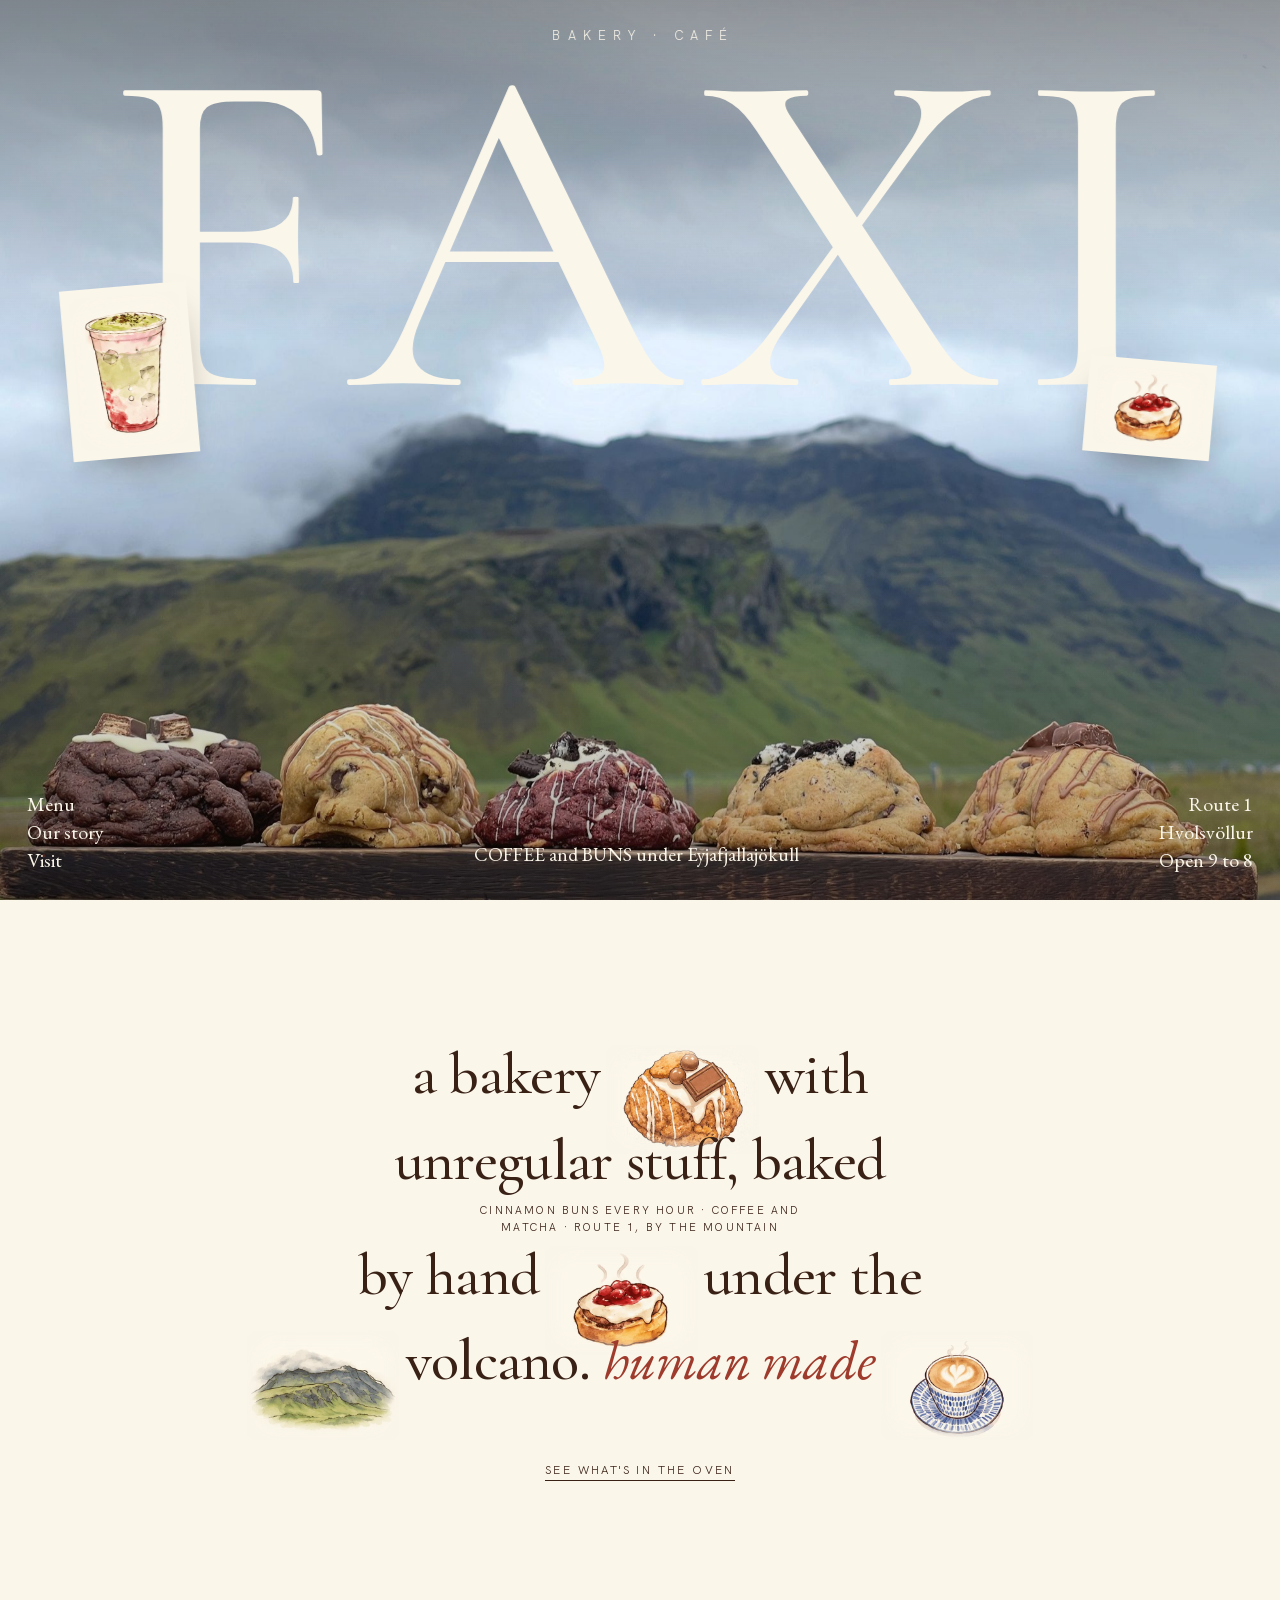
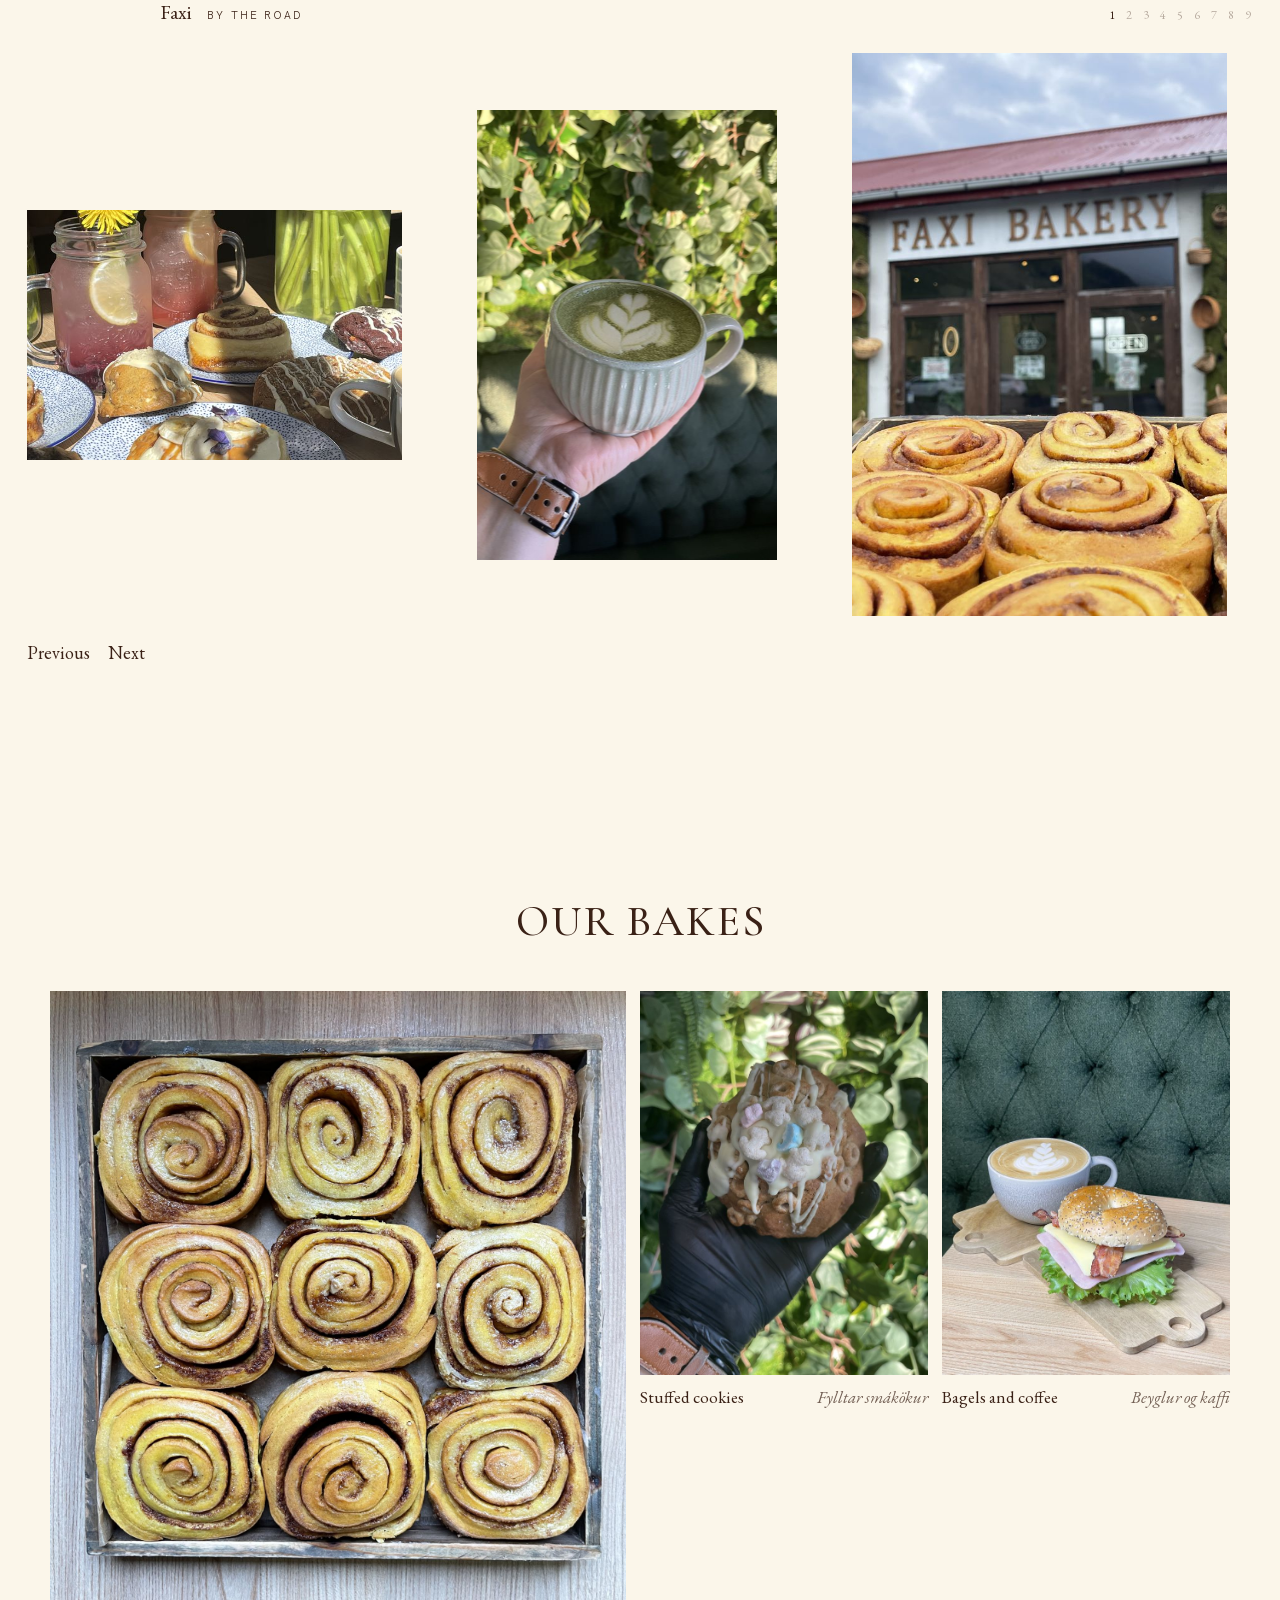
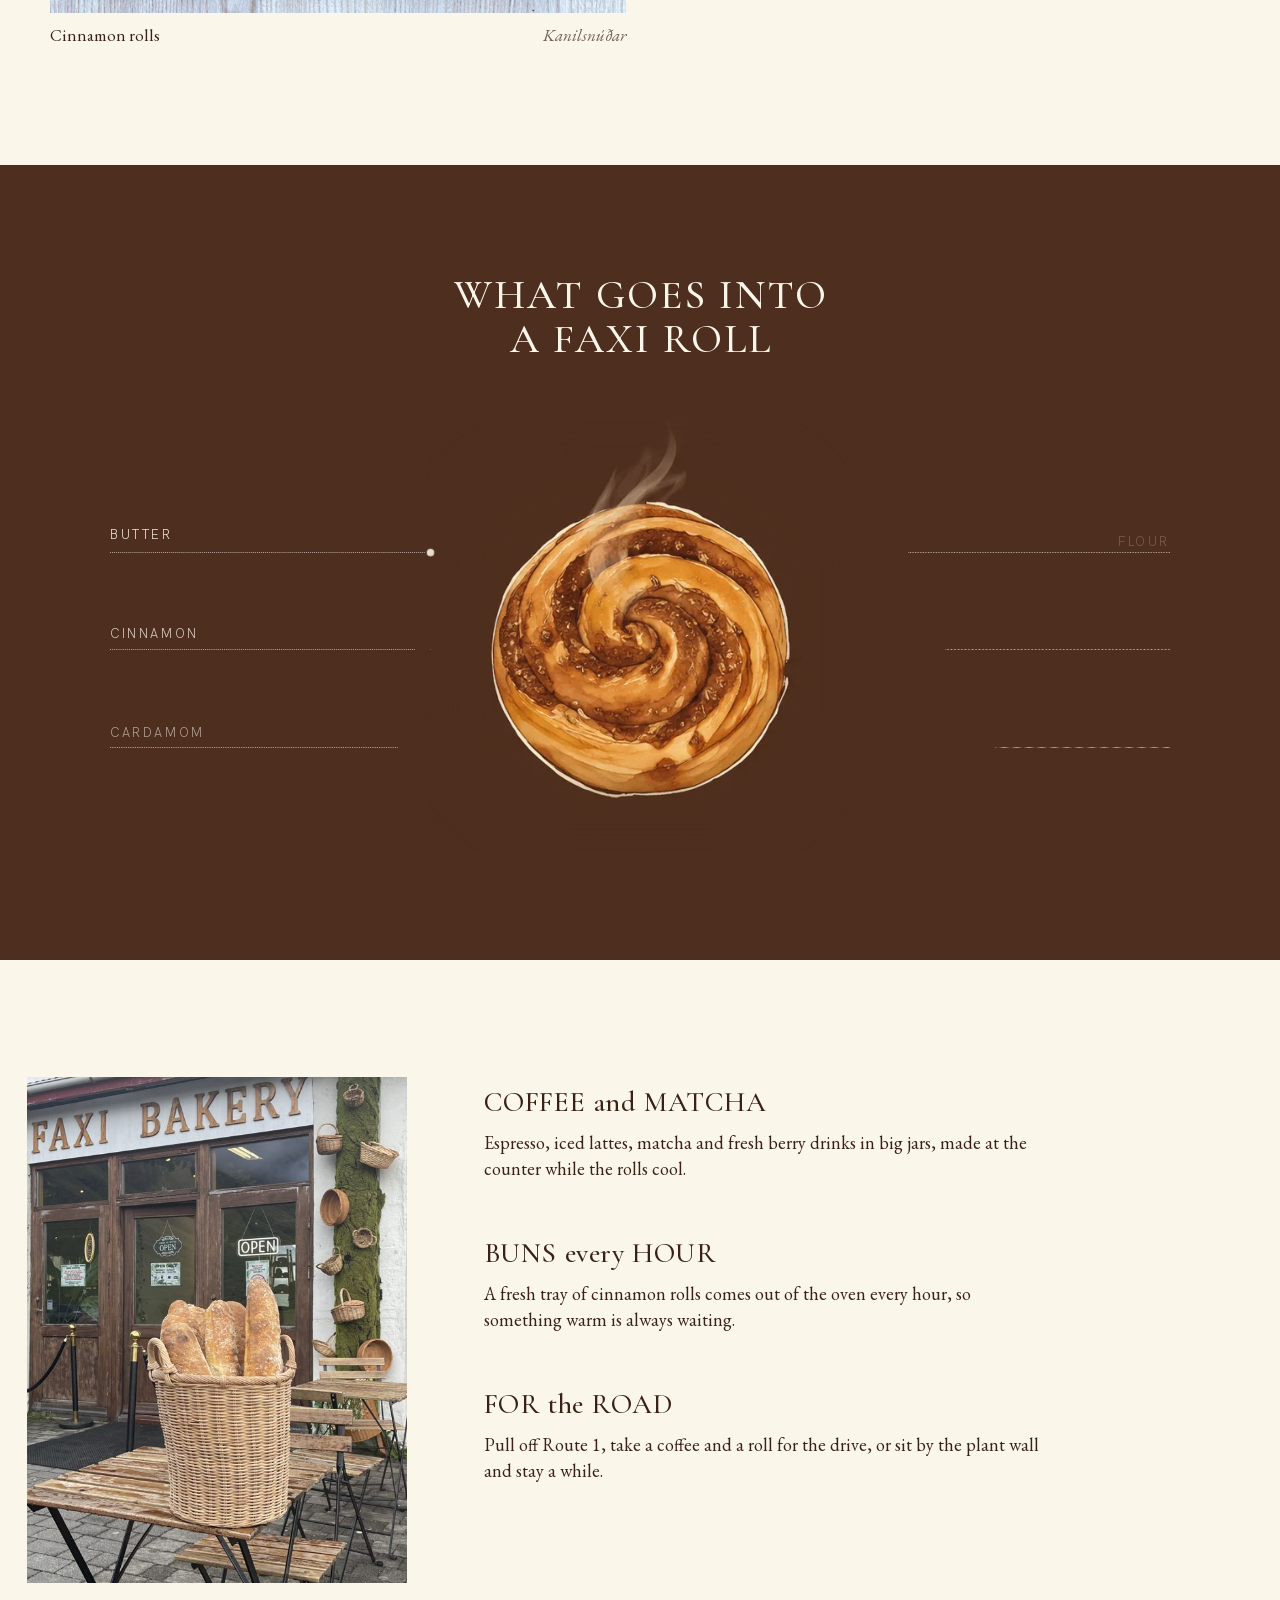
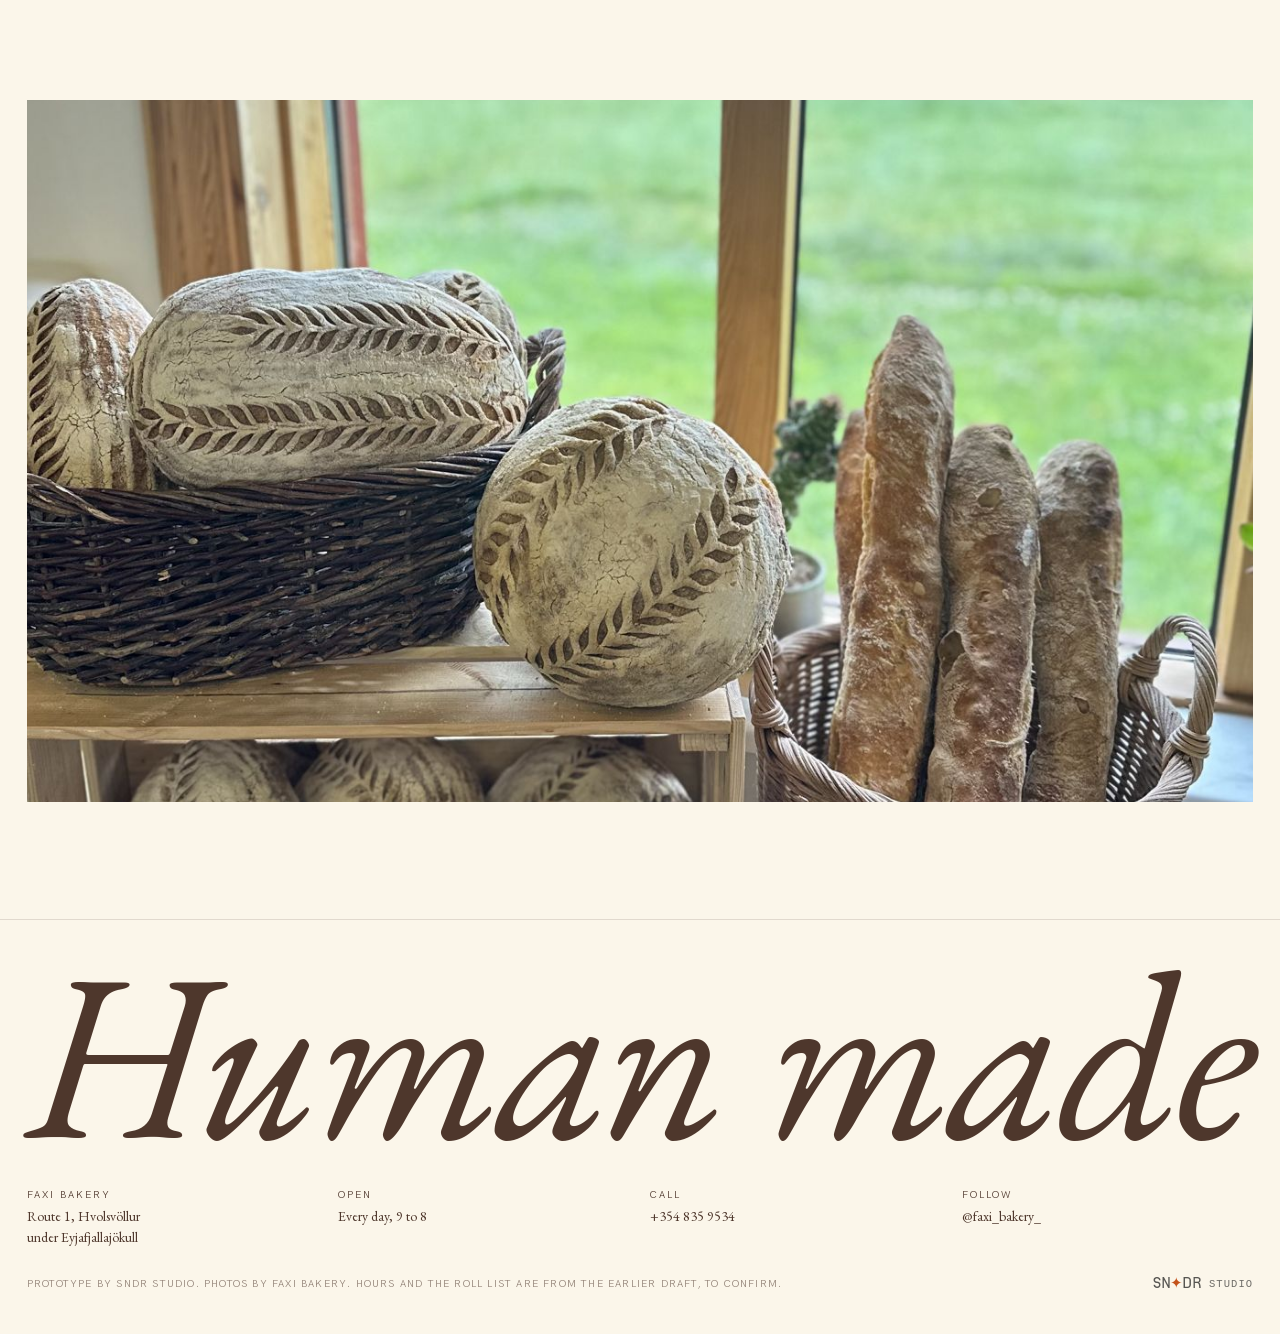
==== index.html @ edbe1161 "Deploy Faxi hybrid preview (noindex)" ====
<!doctype html>
<html lang="en">
<head>
<meta charset="utf-8">
<meta name="viewport" content="width=device-width, initial-scale=1">
<meta name="robots" content="noindex">
<title>Faxi Bakery</title>
<meta name="description" content="Faxi Bakery, a bakery with unregular stuff on Route 1 under Eyjafjallajökull. Fresh cinnamon buns, coffee and matcha.">
<link rel="preload" href="fonts/CormorantGaramond-500-latin.woff2" as="font" type="font/woff2" crossorigin>
<link rel="preload" href="img/f-hero-mountain-cookies-2000.jpg" as="image" media="(min-width: 700px)">
<link rel="preload" href="img/f-hero-mountain-cookies-900.jpg" as="image" media="(max-width: 699px)">
<link rel="stylesheet" href="fonts/fonts.css">
<link rel="icon" type="image/png" sizes="32x32" href="favicon-32.png">
<link rel="icon" type="image/png" sizes="64x64" href="favicon-64.png">
<link rel="apple-touch-icon" href="apple-touch-icon.png">
<style>
:root {
  --cream: #FBF6EA; --wood: #3A2116; --wood-2: #4E2E1E; --linen: #E9DCC6; --roof: #9E3B2C;
  --display: 'Cormorant Garamond', 'EB Garamond', Georgia, serif;
  --text: 'EB Garamond', Georgia, serif;
  --sans: 'Hanken Grotesk', 'Helvetica Neue', Arial, sans-serif;
  --pad: clamp(16px, 2.1vw, 30px);
}
* { box-sizing: border-box; margin: 0; }
html { -webkit-text-size-adjust: 100%; }
body { background: var(--cream); color: var(--wood); font-family: var(--text); font-size: 18px; line-height: 1.45; }
a { color: inherit; text-decoration: none; }
img { display: block; max-width: 100%; }
:focus-visible { outline: 1.5px solid currentColor; outline-offset: 4px; }

/* link underline (MOTION #14) */
.u { position: relative; display: inline-block; }
.u::after { content: ''; position: absolute; left: 0; right: 0; bottom: -2px; height: 1px; background: currentColor;
  transform: scaleX(0); transform-origin: right; transition: transform .35s cubic-bezier(.22,1,.36,1); }
.u:hover::after, .u:focus-visible::after { transform: scaleX(1); transform-origin: left; }
.u.always::after { transform: scaleX(1); }
.u.always:hover::after { animation: reline .7s cubic-bezier(.22,1,.36,1); }
@keyframes reline { 0% { transform: scaleX(1); transform-origin: right; } 49% { transform: scaleX(0); transform-origin: right; } 50% { transform-origin: left; } 100% { transform: scaleX(1); transform-origin: left; } }

/* ── Hero: a blind over a fixed photo (LJ, measured) ───────────── */
.hero { position: relative; height: 100vh; height: 100svh; clip-path: inset(0); color: var(--cream); }
.hero__photo { position: fixed; inset: 0; width: 100%; height: 100%; object-fit: cover; object-position: 50% 100%; }
.hero::before { content: ''; position: absolute; inset: 0; z-index: 1; pointer-events: none;
  background: linear-gradient(180deg, rgba(30,18,10,.42) 0%, rgba(30,18,10,0) 38%, rgba(30,18,10,0) 62%, rgba(30,18,10,.38) 100%); }
.hero__line { position: absolute; z-index: 2; left: 50%; bottom: calc(var(--pad) + 4px); translate: -50% 0; white-space: nowrap;
  font-family: var(--text); font-size: clamp(17px, 1.5vw, 22px); }

/* Wordmark: one centre axis. Fixed, scrubbed into a centred header logo (LJ mechanic, measured) */
.wordmark { position: fixed; z-index: 30; top: var(--pad); left: 50%; transform-origin: 50% 0; text-align: center;
  color: var(--cream); white-space: nowrap; will-change: transform; pointer-events: none; }
.wm-eyebrow { display: block; font-family: var(--sans); font-weight: 300; font-size: 13px; letter-spacing: .55em; padding-left: .55em;
  text-transform: uppercase; margin-bottom: 1.1em; }
.wm-name { position: relative; display: block; font-family: var(--display); font-weight: 500; line-height: .74; font-size: 30vw;
  letter-spacing: .03em; padding-left: .03em; pointer-events: auto; }
.card { position: absolute; bottom: -.1em; width: .27em; padding: .02em; background: var(--cream);
  box-shadow: 0 18px 40px -18px rgba(30,18,10,.55); }
.card img { width: 100%; height: auto; }
.card--l { left: -.05em; rotate: -5deg; }
.card--r { right: -.05em; rotate: 5deg; }

/* Mirrored corners (LJ stacked nav): bottom on load, ride up with the blind, then fixed top corners */
.nav, .info { position: fixed; z-index: 31; top: 0; display: grid; gap: 2px;
  font-family: var(--text); font-size: 20px; line-height: 26px; color: var(--cream); will-change: transform; }
.nav { left: var(--pad); }
.info { right: var(--pad); text-align: right; }
.nav.is-dark, .info.is-dark, .wordmark.is-dark { color: var(--wood); }
/* Header strip: fades in once the hero has closed, so the fixed logo and corners stay legible over photos and the wood band */
.bar { position: fixed; z-index: 29; inset: 0 0 auto; height: calc(var(--pad) * 2 + 66px); background: var(--cream);
  box-shadow: 0 1px 0 rgba(58,33,22,.08); opacity: 0; transition: opacity .35s ease; pointer-events: none; }
.bar.is-on { opacity: 1; }

/* Spiral mark (LJ star → Faxi's spiral), fixed bottom-left */
.spiral { position: fixed; z-index: 31; left: var(--pad); bottom: var(--pad); width: 34px; height: 34px; display: grid; place-items: center;
  color: var(--roof); transform: scale(0); }
.spiral svg { width: 100%; height: 100%; transition: transform .6s cubic-bezier(.22,1,.36,1); }
.spiral:hover svg { transform: rotate(180deg); }

/* ── Statement (SB "our goal") ─────────────────────────────────── */
.statement { position: relative; z-index: 2; background: var(--cream); padding: clamp(110px, 16vh, 190px) var(--pad) clamp(90px, 13vh, 160px); text-align: center; }
.statement__text { font-family: var(--display); font-weight: 500; font-size: clamp(34px, 4.6vw, 68px); line-height: 1.06; letter-spacing: -.012em;
  max-width: 15.5em; margin: 0 auto; }
.statement__text .ln { display: block; }
.statement__text em { font-family: var(--text); font-style: italic; color: var(--roof); font-size: .92em; }
/* Animated drawings set between the words (SB cut-outs → Higgsfield GPT Image 2.6 GIFs of her bakes) */
.draw { display: inline-block; width: auto; height: 1.85em; vertical-align: -.62em; margin: -.42em -.12em; position: relative; z-index: -1; }
.statement__text { position: relative; z-index: 0; }
.aside { display: block; font-family: var(--sans); font-weight: 300; font-size: 11px; letter-spacing: .2em; text-transform: uppercase;
  line-height: 1.6; margin: .9em auto .7em; max-width: 30em; }
.statement__link { display: inline-block; margin-top: 46px; font-family: var(--sans); font-weight: 300; font-size: 12px; letter-spacing: .2em; text-transform: uppercase; }

/* ── Gallery (LJ slider, measured values) ──────────────────────── */
.gallery { position: relative; z-index: 2; background: var(--cream); padding: 0 0 clamp(90px, 13vh, 150px); }
.gallery__head { display: flex; justify-content: space-between; align-items: baseline; padding: 0 var(--pad) 26px max(var(--pad), 160px); }
.gallery__title { font-family: var(--text); font-size: 20px; }
.gallery__title span { font-family: var(--sans); font-weight: 300; font-size: 11px; letter-spacing: .2em; text-transform: uppercase; margin-left: 12px; }
.pager { display: flex; gap: 7px; font-family: var(--text); font-size: 12px; }
.pager button { all: unset; cursor: pointer; opacity: .35; transition: opacity .3s; padding: 2px; }
.pager button[aria-current="true"] { opacity: 1; }
.pager button:focus-visible { outline: 1px solid currentColor; }
.viewport { overflow: hidden; padding-left: var(--pad); outline: none; }
.track { display: flex; align-items: center; gap: 75px; width: max-content; will-change: transform; cursor: grab; touch-action: pan-y; }
.track.is-drag { cursor: grabbing; }
.slide { flex: none; overflow: hidden; }
.slide img { width: 100%; height: 100%; object-fit: cover; transition: transform .6s cubic-bezier(.22,1,.36,1); user-select: none; -webkit-user-drag: none; }
.slide:hover img { transform: scale(1.03); }
.slide--w { width: 375px; } .slide--n { width: 300px; }
.slide--l { height: 250px; } .slide--m { height: 450px; } .slide--t { height: 563px; }
.gallery__nav { display: flex; gap: 18px; padding: 24px var(--pad) 0; font-family: var(--text); font-size: 18px; }
.gallery__nav button { all: unset; cursor: pointer; }


/* ── Our bakes (SB: 1 large + 2 small) ─────────────────────────── */
.bakes { position: relative; z-index: 2; background: var(--cream); padding: clamp(90px, 13vh, 150px) var(--pad); }
.bakes__head { text-align: center; margin-bottom: 48px; }
.bakes__title { font-family: var(--display); font-weight: 500; font-size: clamp(36px, 3.4vw, 52px); letter-spacing: .05em; padding-left: .05em; line-height: 1; }
.bakes__grid { display: grid; grid-template-columns: 2fr 1fr 1fr; gap: 14px; max-width: 1180px; margin: 0 auto; align-items: start; }
.bake figure { overflow: hidden; background: var(--linen); margin: 0; }
.bake img { width: 100%; aspect-ratio: 3 / 4; object-fit: cover; transition: transform .8s cubic-bezier(.22,1,.36,1); }
.bake--big img { aspect-ratio: 1 / 1.08; }
.bake:hover img { transform: scale(1.03); }
.bake__meta { display: flex; justify-content: space-between; gap: 12px; margin-top: 10px; font-size: 17px; }
.bake__meta span:last-child { font-family: var(--text); font-style: italic; opacity: .7; }

/* ── The roll (SB ingredient band, wood) ───────────────────────── */
.roll { position: relative; z-index: 2; background: var(--wood-2); color: var(--cream); padding: clamp(80px, 12vh, 140px) var(--pad); text-align: center; overflow: hidden; }
.roll__title { font-family: var(--display); font-weight: 500; font-size: clamp(30px, 3.2vw, 48px); letter-spacing: .05em; padding-left: .05em; line-height: 1.08; }
.roll__stage { max-width: 1060px; margin: 60px auto 0; display: grid; grid-template-columns: 1fr minmax(260px, 430px) 1fr; align-items: center; gap: 0; }
.roll__spin img { width: 100%; display: block; }
.roll__col { display: grid; gap: 70px; }
.callout { position: relative; font-family: var(--sans); font-weight: 300; font-size: 13px; letter-spacing: .2em; text-transform: uppercase; padding: 0 0 9px; }
.roll__col--l .callout { text-align: left; padding-right: 26px; }
.roll__col--r .callout { text-align: right; padding-left: 26px; }
.callout .t { display: inline-block; }
.callout .line { position: absolute; left: 0; right: 0; bottom: 0; border-bottom: 1px dotted rgba(251,246,234,.6); }
.roll__col--l .callout .line { transform-origin: 0 50%; right: -6px; }
.roll__col--r .callout .line { transform-origin: 100% 50%; left: -6px; }
.callout .dot { position: absolute; bottom: -3px; width: 7px; height: 7px; border-radius: 50%; background: var(--cream); }
.roll__col--l .callout .dot { right: -9px; }
.roll__col--r .callout .dot { left: -9px; }

/* ── The place (LJ image + text) ───────────────────────────────── */
.place { position: relative; z-index: 2; background: var(--cream); padding: clamp(90px, 13vh, 150px) var(--pad); display: grid;
  grid-template-columns: minmax(260px, 31%) 1fr; gap: clamp(30px, 6vw, 110px); align-items: start; }
.place__media { overflow: hidden; aspect-ratio: 3 / 4; }
.place__media img { width: 100%; height: 116%; margin-top: -8%; object-fit: cover; }
.place__blocks { display: grid; gap: 56px; padding-top: 10px; max-width: 560px; }
.place h3 { font-family: var(--display); font-weight: 500; font-size: clamp(26px, 2.2vw, 34px); letter-spacing: .02em; line-height: 1.1; margin-bottom: 12px; }
.place p { font-size: 18px; }

/* ── Inset photo (LJ full-width media) ─────────────────────────── */
.inset { position: relative; z-index: 2; background: var(--cream); padding: 0 var(--pad) clamp(90px, 13vh, 150px); }
.inset__frame { overflow: hidden; height: min(78vh, 760px); }
.inset__frame img { width: 100%; height: 100%; object-fit: cover; object-position: 50% 58%; }

/* ── Footer (LJ script + SB wordmark) ──────────────────────────── */
.foot { position: relative; z-index: 2; background: var(--cream); padding: 0 var(--pad) var(--pad); border-top: 1px solid #3a211622; }
.foot__script { font-family: var(--text); font-style: italic; font-size: 18.5vw; line-height: .95; letter-spacing: -.02em; text-align: center; padding: .08em 0 .04em; color: var(--wood); }
.foot__cols { display: grid; grid-template-columns: repeat(4, 1fr); gap: 20px; font-size: 14px; line-height: 1.5; padding-top: 10px; }
.foot__cols b { display: block; font-family: var(--sans); font-weight: 300; font-size: 10px; letter-spacing: .2em; text-transform: uppercase; margin-bottom: 4px; }
.note { font-family: var(--sans); font-weight: 300; font-size: 10px; letter-spacing: .12em; text-transform: uppercase; opacity: .55; margin-top: 26px; }


/* SNDR Studio badge (studio signature on every preview) */
@font-face{font-family:'ProjektBlackbirdIS';src:url('fonts/ProjektBlackbirdIS.otf') format('opentype');font-weight:400;font-style:normal;font-display:swap}
.sndr-badge{display:inline-flex;align-items:center;gap:0.5rem;min-height:44px;text-decoration:none}
.sndr-badge-mark{font-family:'ProjektBlackbirdIS',sans-serif;color:var(--sndr-ink);font-size:15px;letter-spacing:0.02em}
.sndr-badge-star{color:var(--sndr-ember)}
.sndr-badge-studio{font-family:'Geist Mono',ui-monospace,'SF Mono',Menlo,monospace;color:var(--sndr-ink);font-size:10.5px;letter-spacing:0.1em;opacity:0.85}
.foot__end { display: flex; justify-content: space-between; align-items: center; gap: 16px; flex-wrap: wrap; margin-top: 18px; }
.foot__end .note { margin-top: 0; }

@media (max-width: 699px) {
  body { font-size: 17px; }
  .wm-eyebrow { font-size: 10px; }
  .nav, .info { font-size: 16px; line-height: 21px; }
  .bar { height: calc(var(--pad) * 2 + 60px); }
  .hero__line { white-space: normal; max-width: 80%; text-align: center; bottom: calc(var(--pad) + 80px); font-size: 19px; line-height: 1.2; }
  .gallery__head { padding-left: var(--pad); padding-top: 70px; }
  .slide--w { width: 260px; } .slide--n { width: 210px; }
  .slide--l { height: 174px; } .slide--m { height: 315px; } .slide--t { height: 390px; }
  .track { gap: 40px; }
  .bakes__grid { grid-template-columns: 1fr 1fr; gap: 10px; }
  .bake--big { grid-column: 1 / -1; }
  .bake__meta { font-size: 15px; flex-direction: column; gap: 0; }
  .roll__stage { grid-template-columns: 1fr 1fr; gap: 26px 18px; margin-top: 36px; }
  .roll__spin { grid-column: 1 / -1; grid-row: 1; width: 78%; margin: 0 auto; }
  .roll__col { gap: 18px; }
  .roll__col--l .callout, .roll__col--r .callout { text-align: center; padding: 0 0 8px; font-size: 11px; }
  .callout .dot { display: none; }
  .place { grid-template-columns: 1fr; }
  .inset__frame { height: 62vh; }
  .foot__cols { grid-template-columns: 1fr 1fr; }
  .foot__script { font-size: 25vw; }
}
@media (prefers-reduced-motion: reduce) {
  .slide img, .u::after, .spiral svg, .bake img { transition: none !important; }
}
</style>
</head>
<body>

<div class="bar" aria-hidden="true"></div>
<div class="wordmark">
  <span class="wm-eyebrow">Bakery · Café</span>
  <a class="wm-name" href="#top" aria-label="Faxi Bakery, back to top">FAXI
    <span class="card card--l" aria-hidden="true"><img src="img/draw-matcha.webp" alt=""></span>
    <span class="card card--r" aria-hidden="true"><img src="img/draw-bun.webp" alt=""></span>
  </a>
</div>

<nav class="nav" aria-label="Main">
  <a class="u" href="#bakes">Menu</a>
  <a class="u" href="#statement">Our story</a>
  <a class="u" href="#visit">Visit</a>
</nav>
<aside class="info" aria-label="Where and when">
  <span>Route 1</span>
  <span>Hvolsvöllur</span>
  <span>Open 9 to 8</span>
</aside>

<a class="spiral" href="https://www.instagram.com/faxi_bakery_/" target="_blank" rel="noopener" aria-label="Faxi Bakery on Instagram">
  <svg viewBox="0 0 40 40" aria-hidden="true"><path d="M20 20c0-1.7 1.6-2.6 3-1.8 2 1.1 1.7 4.3-.4 5.3-3.1 1.5-6.6-1.1-6.4-4.4.3-4.2 4.8-6.6 8.6-5 4.8 2 6 8.3 2.6 12.1-3.9 4.4-11.2 4-14.6-.8-3.8-5.3-1.6-13 4.3-15.6 6.5-2.9 14.4.8 16.4 7.6" fill="none" stroke="currentColor" stroke-width="2.6" stroke-linecap="round"/></svg>
</a>

<main id="top">
  <section class="hero" aria-label="Faxi Bakery">
    <picture>
      <source media="(max-width: 699px)" srcset="img/f-hero-mountain-cookies-900.jpg">
      <img class="hero__photo" src="img/f-hero-mountain-cookies-2000.jpg" alt="A row of Faxi cookies on a table outside, the green Eyjafjöll mountains behind them">
    </picture>
    <p class="hero__line">COFFEE and BUNS under Eyjafjallajökull</p>
  </section>

  <section class="statement" id="statement" aria-label="About Faxi">
    <h2 class="statement__text">
      <span class="ln">a bakery <img class="draw draw--wide" src="img/draw-cookie.webp" alt=""> with</span>
      <span class="ln">unregular stuff, baked</span>
      <span class="aside">Cinnamon buns every hour · Coffee and matcha · Route 1, by the mountain</span>
      <span class="ln">by hand <img class="draw draw--wide" src="img/draw-bun.webp" alt=""> under the</span>
      <span class="ln"><img class="draw draw--wide" src="img/draw-mountain.webp" alt=""> volcano. <em>human made</em> <img class="draw draw--wide" src="img/draw-latte.webp" alt=""></span>
    </h2>
    <a class="statement__link u always" href="#bakes">See what's in the oven</a>
  </section>

  <section class="gallery" id="gallery" aria-label="Gallery">
    <div class="gallery__head">
      <p class="gallery__title">Faxi <span>by the road</span></p>
      <div class="pager" role="tablist" aria-label="Choose a photo"></div>
    </div>
    <div class="viewport" tabindex="0" aria-label="Photos, use the arrow keys to move">
      <div class="track">
        <figure class="slide slide--w slide--l"><img src="img/f-table-spread-900.jpg" alt="A table of bakes, berry drinks and flowers" loading="lazy"></figure>
        <figure class="slide slide--n slide--m"><img src="img/f-matcha-latte-900.jpg" alt="A matcha latte in front of the plant wall" loading="lazy"></figure>
        <figure class="slide slide--w slide--t"><img src="img/f-facade-rolls-900.jpg" alt="Cinnamon rolls on the table in front of the FAXI BAKERY sign" loading="lazy"></figure>
        <figure class="slide slide--n slide--m"><img src="img/f-cookie-sprinkles-900.jpg" alt="A stuffed cookie with pink icing and sprinkles" loading="lazy"></figure>
        <figure class="slide slide--w slide--t"><img src="img/f-braid-mountains-900.jpg" alt="Braided buns in a basket, snowy mountains behind" loading="lazy"></figure>
        <figure class="slide slide--n slide--m"><img src="img/f-berry-drink-900.jpg" alt="A berry and mint drink in a jar" loading="lazy"></figure>
        <figure class="slide slide--w slide--t"><img src="img/f-door-cookie-900.jpg" alt="A cookie held up at the decorated front door" loading="lazy"></figure>
        <figure class="slide slide--n slide--m"><img src="img/f-iced-latte-900.jpg" alt="An iced latte by the green velvet bench" loading="lazy"></figure>
        <figure class="slide slide--w slide--t"><img src="img/f-braid-facade-900.jpg" alt="Braided buns in front of the bakery" loading="lazy"></figure>
      </div>
    </div>
    <div class="gallery__nav"><button class="u" type="button" data-dir="-1" aria-label="Previous photo">Previous</button><button class="u" type="button" data-dir="1" aria-label="Next photo">Next</button></div>
  </section>


  <section class="bakes" id="bakes" aria-label="Our bakes">
    <div class="bakes__head"><h2 class="bakes__title">OUR BAKES</h2></div>
    <div class="bakes__grid">
      <article class="bake bake--big"><figure><img src="img/f-tray-rolls-2000.jpg" alt="A tray of fresh cinnamon rolls" loading="lazy"></figure><p class="bake__meta"><span>Cinnamon rolls</span><span>Kanilsnúðar</span></p></article>
      <article class="bake"><figure><img src="img/f-cookie-held-900.jpg" alt="A stuffed cookie held up against the plant wall" loading="lazy"></figure><p class="bake__meta"><span>Stuffed cookies</span><span>Fylltar smákökur</span></p></article>
      <article class="bake"><figure><img src="img/f-bagel-latte-900.jpg" alt="A bagel sandwich with a latte" loading="lazy"></figure><p class="bake__meta"><span>Bagels and coffee</span><span>Beyglur og kaffi</span></p></article>
    </div>
  </section>

  <section class="roll" aria-label="What goes into a Faxi roll">
    <h2 class="roll__title">WHAT GOES INTO<br>A FAXI ROLL</h2>
    <div class="roll__stage">
      <div class="roll__col roll__col--l">
        <p class="callout"><span class="t">Butter</span><span class="line"></span><span class="dot"></span></p>
        <p class="callout"><span class="t">Cinnamon</span><span class="line"></span><span class="dot"></span></p>
        <p class="callout"><span class="t">Cardamom</span><span class="line"></span><span class="dot"></span></p>
      </div>
      <div class="roll__spin"><img class="roll__img" src="img/draw-roll-top.webp" alt="A drawing of a Faxi cinnamon roll from above, steam rising"></div>
      <div class="roll__col roll__col--r">
        <p class="callout"><span class="t">Flour</span><span class="line"></span><span class="dot"></span></p>
        <p class="callout"><span class="t">Brown sugar</span><span class="line"></span><span class="dot"></span></p>
        <p class="callout"><span class="t">An hour, every hour</span><span class="line"></span><span class="dot"></span></p>
      </div>
    </div>
  </section>

  <section class="place" aria-label="The place">
    <div class="place__media"><img src="img/f-facade-table-900.jpg" alt="The front of Faxi Bakery, a table with a basket of bread by the door" loading="lazy"></div>
    <div class="place__blocks">
      <div><h3>COFFEE and MATCHA</h3><p>Espresso, iced lattes, matcha and fresh berry drinks in big jars, made at the counter while the rolls cool.</p></div>
      <div><h3>BUNS every HOUR</h3><p>A fresh tray of cinnamon rolls comes out of the oven every hour, so something warm is always waiting.</p></div>
      <div><h3>FOR the ROAD</h3><p>Pull off Route 1, take a coffee and a roll for the drive, or sit by the plant wall and stay a while.</p></div>
    </div>
  </section>

  <section class="inset" aria-label="Inside Faxi">
    <div class="inset__frame"><img src="img/f-window-bread-2000.jpg" alt="Baskets of bread at the window, green fields outside" loading="lazy"></div>
  </section>

  <footer class="foot" id="visit">
    <p class="foot__script">Human made</p>
    <div class="foot__cols">
      <p><b>Faxi Bakery</b>Route 1, Hvolsvöllur<br>under Eyjafjallajökull</p>
      <p><b>Open</b>Every day, 9 to 8</p>
      <p><b>Call</b>+354 835 9534</p>
      <p><b>Follow</b><a class="u" href="https://www.instagram.com/faxi_bakery_/" target="_blank" rel="noopener">@faxi_bakery_</a></p>
    </div>
    <div class="foot__end"><p class="note">Prototype by SNDR Studio. Photos by Faxi Bakery. Hours and the roll list are from the earlier draft, to confirm.</p><a class="sndr-badge" href="https://sndrstudio.is" target="_blank" rel="noreferrer"
  aria-label="Hannað af SNDR Studio" data-logotype
  style="--sndr-ink:rgba(23,23,23,0.72);--sndr-ember:#C4531B">
  <span class="sndr-badge-mark">SN<span class="sndr-badge-star">✦</span>DR</span>
  <span class="sndr-badge-studio">STUDIO</span>
</a></div>
  </footer>
</main>

<script src="vendor/gsap.min.js"></script>
<script src="vendor/ScrollTrigger.min.js"></script>
<script>
(() => {
  const reduce = matchMedia('(prefers-reduced-motion: reduce)').matches;
  const phone = () => innerWidth < 700;
  const wm = document.querySelector('.wordmark');
  const name = wm.querySelector('.wm-name');
  const eyebrow = wm.querySelector('.wm-eyebrow');
  const cards = wm.querySelectorAll('.card');
  const nav = document.querySelector('.nav');
  const info = document.querySelector('.info');
  const corners = [nav, info];
  const spiral = document.querySelector('.spiral');
  gsap.registerPlugin(ScrollTrigger);
  gsap.set(wm, { xPercent: -50 });

  // One centre axis: fit FAXI by measurement (desktop: full width inside the margins, cards included; phone: 86%)
  function fit() {
    const s = gsap.getProperty(wm, 'scale'); gsap.set(wm, { scale: 1 });
    const pad = parseFloat(getComputedStyle(nav).left);
    const want = phone() ? innerWidth * .86 : (innerWidth - 2 * pad) * .9;
    name.style.fontSize = '100px';
    name.style.fontSize = (100 * want / name.getBoundingClientRect().width) + 'px';
    cards.forEach(c => c.style.display = phone() ? 'none' : '');
    gsap.set(wm, { scale: s });
  }
  fit();
  addEventListener('resize', fit);
  ScrollTrigger.addEventListener('refreshInit', fit);

  // ── Lockup → centred header logo; corners ride up with the blind (MOTION #5–#7, Le Jardin's measured scrub)
  const pad = () => parseFloat(getComputedStyle(nav).left);
  const cornerStart = () => innerHeight - nav.offsetHeight - pad();
  const targetScale = () => (phone() ? 96 : 132) / (name.getBoundingClientRect().width / gsap.getProperty(wm, 'scale'));
  const bar = document.querySelector('.bar');
  function setDark(p) { const d = p > .97; [wm, ...corners].forEach(el => el.classList.toggle('is-dark', d)); bar.classList.toggle('is-on', d); }
  gsap.set(corners, { y: cornerStart() });

  if (reduce) {
    ScrollTrigger.create({ start: 0, end: () => innerHeight - 100, onUpdate: s => {
      const done = s.progress > .5;
      gsap.set(wm, { scale: done ? targetScale() : 1 }); gsap.set([eyebrow, ...cards], { autoAlpha: done ? 0 : 1 });
      gsap.set(corners, { y: done ? pad() : cornerStart() }); setDark(done ? 1 : 0); } });
  } else {
    gsap.timeline({ scrollTrigger: { start: 0, end: () => innerHeight - 100, scrub: 1, invalidateOnRefresh: true, onUpdate: s => setDark(s.progress) } })
      .fromTo(wm, { scale: 1 }, { scale: () => targetScale(), ease: 'none' }, 0)
      .to(eyebrow, { autoAlpha: 0, ease: 'none', duration: .3 }, 0)
      .to(cards, { autoAlpha: 0, scale: .7, y: '-0.1em', ease: 'none', duration: .25 }, 0);
    gsap.fromTo(corners, { y: () => cornerStart() }, { y: () => pad(), ease: 'none', scrollTrigger: { start: 0, end: () => cornerStart() - pad(), scrub: true, invalidateOnRefresh: true } });
  }

  // Spiral mark appears after 60 px (MOTION #8, LJ star button)
  gsap.to(spiral, { scale: 1, rotate: 0, duration: .5, ease: 'power1.inOut', startAt: { scale: 0, rotate: -90 },
    scrollTrigger: { start: 60, toggleActions: 'play none none reverse' } });

  // ── Opening (MOTION #1–#3)
  if (!reduce) {
    gsap.from('.hero__photo', { scale: 1.06, duration: 1.6, ease: 'power3.out' });
    gsap.from(wm, { autoAlpha: 0, y: 30, duration: 1, ease: 'power3.out', delay: .1 });
    gsap.from([...nav.children, ...info.children, '.hero__line'], { autoAlpha: 0, y: 12, duration: .6, ease: 'power3.out', delay: .5, stagger: .06 });
  }

  // ── Statement: lines fade up (LJ, measured), chips pop in (MOTION #9, #10)
  if (!reduce) {
    const st = { trigger: '.statement__text', start: 'top bottom+=50px' };
    gsap.from('.statement__text .ln, .statement__text .aside', { autoAlpha: 0, y: 30, duration: .75, ease: 'power1.inOut', stagger: .08, scrollTrigger: st });
    gsap.from('.chip', { scale: .6, rotate: i => (i % 2 ? 6 : -6), autoAlpha: 0, duration: .9, ease: 'power3.out', stagger: .1, delay: .15, scrollTrigger: st });
    gsap.utils.toArray('.statement__link, .gallery__head, .viewport, .gallery__nav, .foot__script, .foot__cols').forEach(el =>
      gsap.from(el, { autoAlpha: 0, y: 30, duration: .75, ease: 'power1.inOut', scrollTrigger: { trigger: el, start: 'top bottom+=50px' } }));
  }

  // ── Gallery slider (MOTION #11–#13; Le Jardin: speed 800, autoplay 5000, gap 75)
  const viewport = document.querySelector('.viewport');
  const track = document.querySelector('.track');
  const slides = [...track.children];
  const pager = document.querySelector('.pager');
  let index = 0, timer = null, x = 0;
  slides.forEach((_, i) => { const b = document.createElement('button'); b.type = 'button'; b.textContent = i + 1; b.setAttribute('role', 'tab'); b.setAttribute('aria-label', 'Photo ' + (i + 1)); b.addEventListener('click', () => go(i, true)); pager.append(b); });
  const maxX = () => Math.max(0, track.scrollWidth - viewport.clientWidth + parseFloat(getComputedStyle(viewport).paddingLeft));
  function go(i, user) {
    index = Math.max(0, Math.min(slides.length - 1, i));
    x = Math.min(slides[index].offsetLeft, maxX());
    gsap.to(track, { x: -x, duration: reduce ? 0 : .8, ease: 'power2.inOut', overwrite: true });
    [...pager.children].forEach((b, k) => b.setAttribute('aria-current', k === index ? 'true' : 'false'));
    if (user) restart();
  }
  function restart() { clearInterval(timer); if (reduce) return; timer = setInterval(() => go(x >= maxX() - 1 ? 0 : index + 1), 5000); }
  document.querySelectorAll('.gallery__nav button').forEach(b => b.addEventListener('click', () => go(index + +b.dataset.dir, true)));
  viewport.addEventListener('keydown', e => { if (e.key === 'ArrowRight') { go(index + 1, true); e.preventDefault(); } if (e.key === 'ArrowLeft') { go(index - 1, true); e.preventDefault(); } });
  ['mouseenter', 'focusin'].forEach(ev => viewport.addEventListener(ev, () => clearInterval(timer)));
  ['mouseleave', 'focusout'].forEach(ev => viewport.addEventListener(ev, restart));
  // drag / swipe
  let sx = 0, startX = 0, dragging = false, moved = 0;
  track.addEventListener('pointerdown', e => { dragging = true; moved = 0; sx = e.clientX; startX = x; track.classList.add('is-drag'); clearInterval(timer); track.setPointerCapture(e.pointerId); });
  track.addEventListener('pointermove', e => { if (!dragging) return; moved = sx - e.clientX; gsap.set(track, { x: -Math.max(-60, Math.min(maxX() + 60, startX + moved)) }); });
  const end = () => { if (!dragging) return; dragging = false; track.classList.remove('is-drag');
    const target = startX + moved; let best = 0; slides.forEach((s, k) => { if (Math.abs(s.offsetLeft - target) < Math.abs(slides[best].offsetLeft - target)) best = k; });
    go(Math.abs(moved) > 40 && best === index ? index + Math.sign(moved) : best, true); };
  track.addEventListener('pointerup', end); track.addEventListener('pointercancel', end);
  go(0); restart();
  addEventListener('resize', () => go(index));

  // ── Lower page (MOTION #15–#19): LJ fade-ups, SB roll diagram drawn in, quiet scrubs
  if (!reduce) {
    gsap.utils.toArray('.bakes__head, .bake, .roll__title, .place__blocks > div').forEach((el, i) =>
      gsap.from(el, { autoAlpha: 0, y: 30, duration: .75, ease: 'power1.inOut', scrollTrigger: { trigger: el, start: 'top bottom+=50px' } }));
    gsap.timeline({ scrollTrigger: { trigger: '.roll__stage', start: 'top 78%' } })
      .from('.roll__img', { scale: .8, rotate: -24, autoAlpha: 0, duration: 1.2, ease: 'power3.out' })
      .from('.callout .line', { scaleX: 0, duration: .8, ease: 'power2.out', stagger: .08 }, '-=.7')
      .from('.callout .dot', { scale: 0, duration: .3, ease: 'back.out(3)', stagger: .08 }, '-=.7')
      .from('.callout .t', { autoAlpha: 0, y: 10, duration: .5, ease: 'power2.out', stagger: .08 }, '-=.9');
    gsap.to('.roll__spin', { rotate: 28, ease: 'none', scrollTrigger: { trigger: '.roll', start: 'top bottom', end: 'bottom top', scrub: true } });
    gsap.fromTo('.place__media img', { yPercent: -7 }, { yPercent: 7, ease: 'none', scrollTrigger: { trigger: '.place__media', start: 'top bottom', end: 'bottom top', scrub: true } });
    gsap.fromTo('.inset__frame img', { scale: 1.12 }, { scale: 1, ease: 'none', scrollTrigger: { trigger: '.inset__frame', start: 'top bottom', end: 'center center', scrub: true } });
  }
  document.fonts.ready.then(() => ScrollTrigger.refresh());
})();
</script>
</body>
</html>
---- fonts/fonts.css ----
@font-face {
  font-family: 'Cormorant Garamond';
  font-style: normal;
  font-weight: 500;
  font-display: swap;
  src: url('CormorantGaramond-500-latin-ext.woff2') format('woff2');
  unicode-range: U+0100-02BA, U+02BD-02C5, U+02C7-02CC, U+02CE-02D7, U+02DD-02FF, U+0304, U+0308, U+0329, U+1D00-1DBF, U+1E00-1E9F, U+1EF2-1EFF, U+2020, U+20A0-20AB, U+20AD-20C4, U+2113, U+2C60-2C7F, U+A720-A7FF;
}
@font-face {
  font-family: 'Cormorant Garamond';
  font-style: normal;
  font-weight: 500;
  font-display: swap;
  src: url('CormorantGaramond-500-latin.woff2') format('woff2');
  unicode-range: U+0000-00FF, U+0131, U+0152-0153, U+02BB-02BC, U+02C6, U+02DA, U+02DC, U+0304, U+0308, U+0329, U+2000-206F, U+20AC, U+2122, U+2191, U+2193, U+2212, U+2215, U+FEFF, U+FFFD;
}
@font-face {
  font-family: 'EB Garamond';
  font-style: italic;
  font-weight: 400;
  font-display: swap;
  src: url('EBGaramond-400i-latin-ext.woff2') format('woff2');
  unicode-range: U+0100-02BA, U+02BD-02C5, U+02C7-02CC, U+02CE-02D7, U+02DD-02FF, U+0304, U+0308, U+0329, U+1D00-1DBF, U+1E00-1E9F, U+1EF2-1EFF, U+2020, U+20A0-20AB, U+20AD-20C4, U+2113, U+2C60-2C7F, U+A720-A7FF;
}
@font-face {
  font-family: 'EB Garamond';
  font-style: italic;
  font-weight: 400;
  font-display: swap;
  src: url('EBGaramond-400i-latin.woff2') format('woff2');
  unicode-range: U+0000-00FF, U+0131, U+0152-0153, U+02BB-02BC, U+02C6, U+02DA, U+02DC, U+0304, U+0308, U+0329, U+2000-206F, U+20AC, U+2122, U+2191, U+2193, U+2212, U+2215, U+FEFF, U+FFFD;
}
@font-face {
  font-family: 'EB Garamond';
  font-style: normal;
  font-weight: 400;
  font-display: swap;
  src: url('EBGaramond-400-latin-ext.woff2') format('woff2');
  unicode-range: U+0100-02BA, U+02BD-02C5, U+02C7-02CC, U+02CE-02D7, U+02DD-02FF, U+0304, U+0308, U+0329, U+1D00-1DBF, U+1E00-1E9F, U+1EF2-1EFF, U+2020, U+20A0-20AB, U+20AD-20C4, U+2113, U+2C60-2C7F, U+A720-A7FF;
}
@font-face {
  font-family: 'EB Garamond';
  font-style: normal;
  font-weight: 400;
  font-display: swap;
  src: url('EBGaramond-400-latin.woff2') format('woff2');
  unicode-range: U+0000-00FF, U+0131, U+0152-0153, U+02BB-02BC, U+02C6, U+02DA, U+02DC, U+0304, U+0308, U+0329, U+2000-206F, U+20AC, U+2122, U+2191, U+2193, U+2212, U+2215, U+FEFF, U+FFFD;
}
@font-face {
  font-family: 'Hanken Grotesk';
  font-style: normal;
  font-weight: 300;
  font-display: swap;
  src: url('HankenGrotesk-300-latin-ext.woff2') format('woff2');
  unicode-range: U+0100-02BA, U+02BD-02C5, U+02C7-02CC, U+02CE-02D7, U+02DD-02FF, U+0304, U+0308, U+0329, U+1D00-1DBF, U+1E00-1E9F, U+1EF2-1EFF, U+2020, U+20A0-20AB, U+20AD-20C4, U+2113, U+2C60-2C7F, U+A720-A7FF;
}
@font-face {
  font-family: 'Hanken Grotesk';
  font-style: normal;
  font-weight: 300;
  font-display: swap;
  src: url('HankenGrotesk-300-latin.woff2') format('woff2');
  unicode-range: U+0000-00FF, U+0131, U+0152-0153, U+02BB-02BC, U+02C6, U+02DA, U+02DC, U+0304, U+0308, U+0329, U+2000-206F, U+20AC, U+2122, U+2191, U+2193, U+2212, U+2215, U+FEFF, U+FFFD;
}
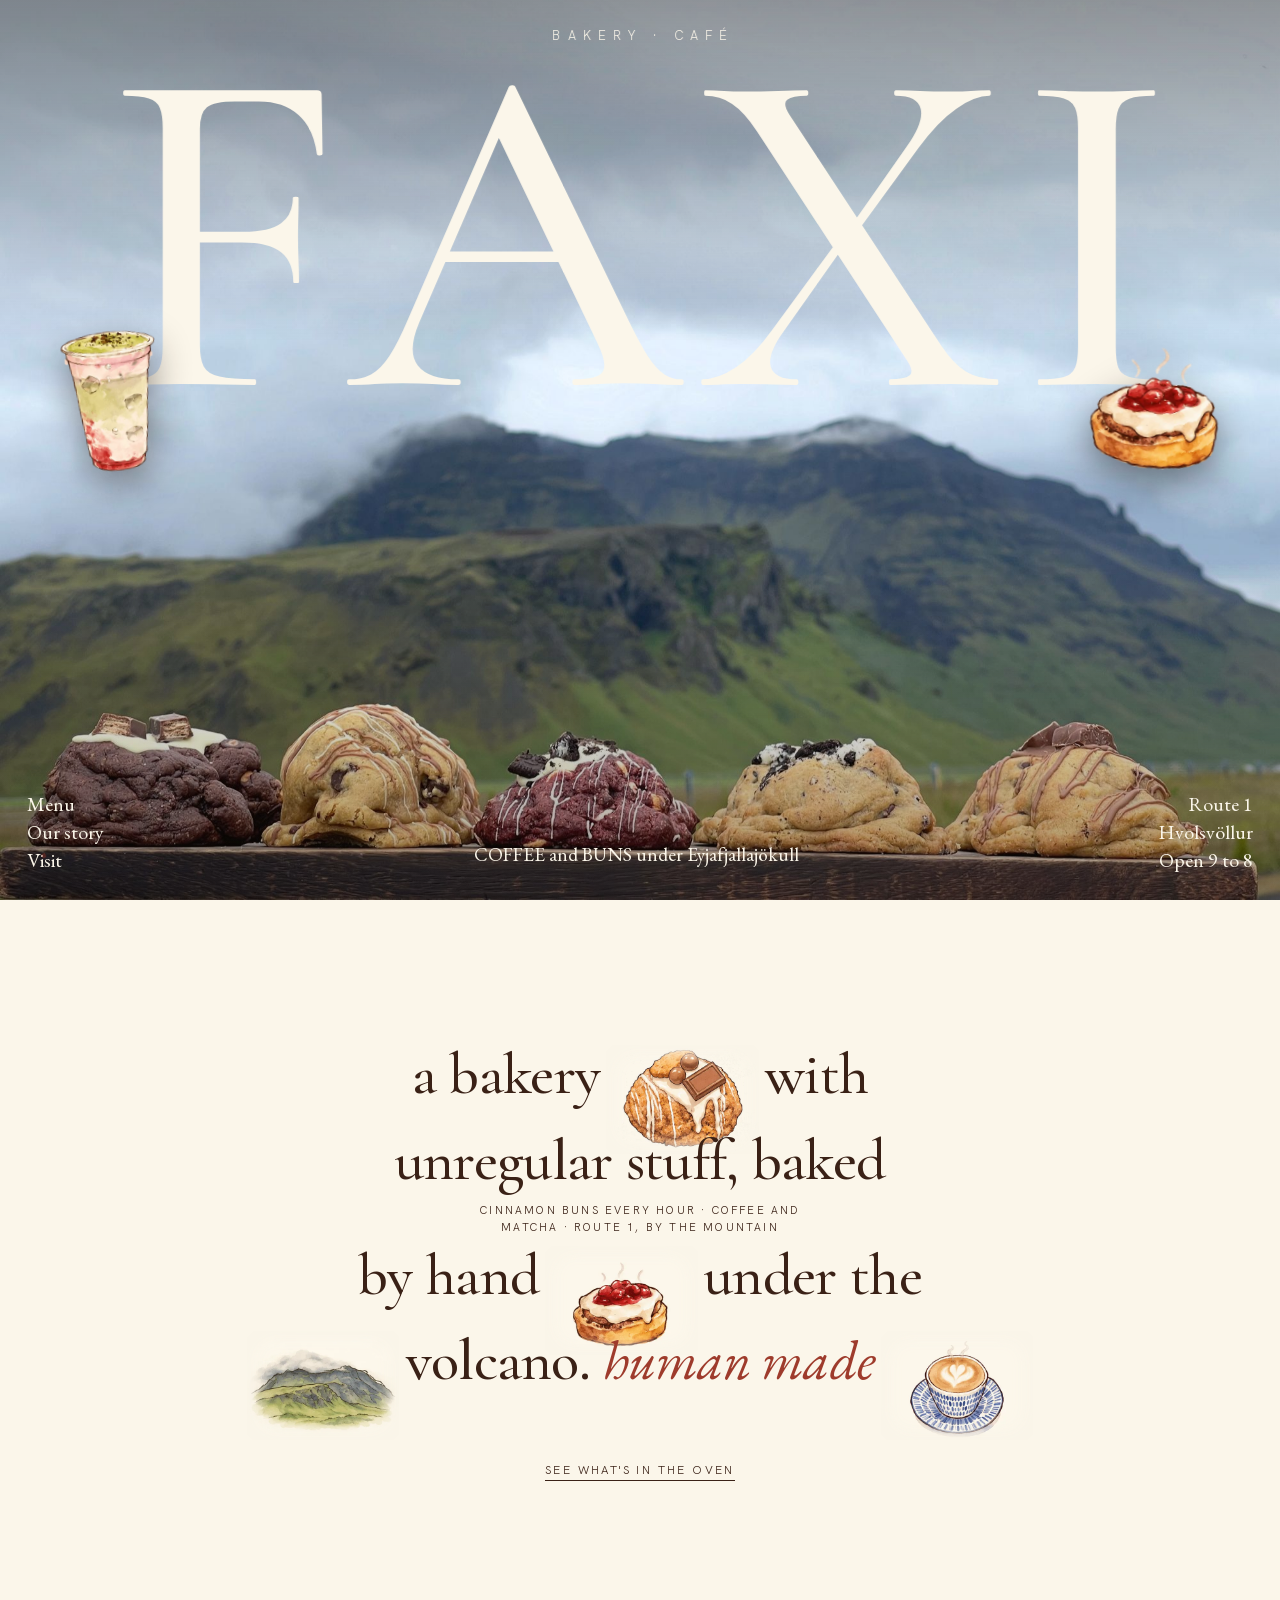
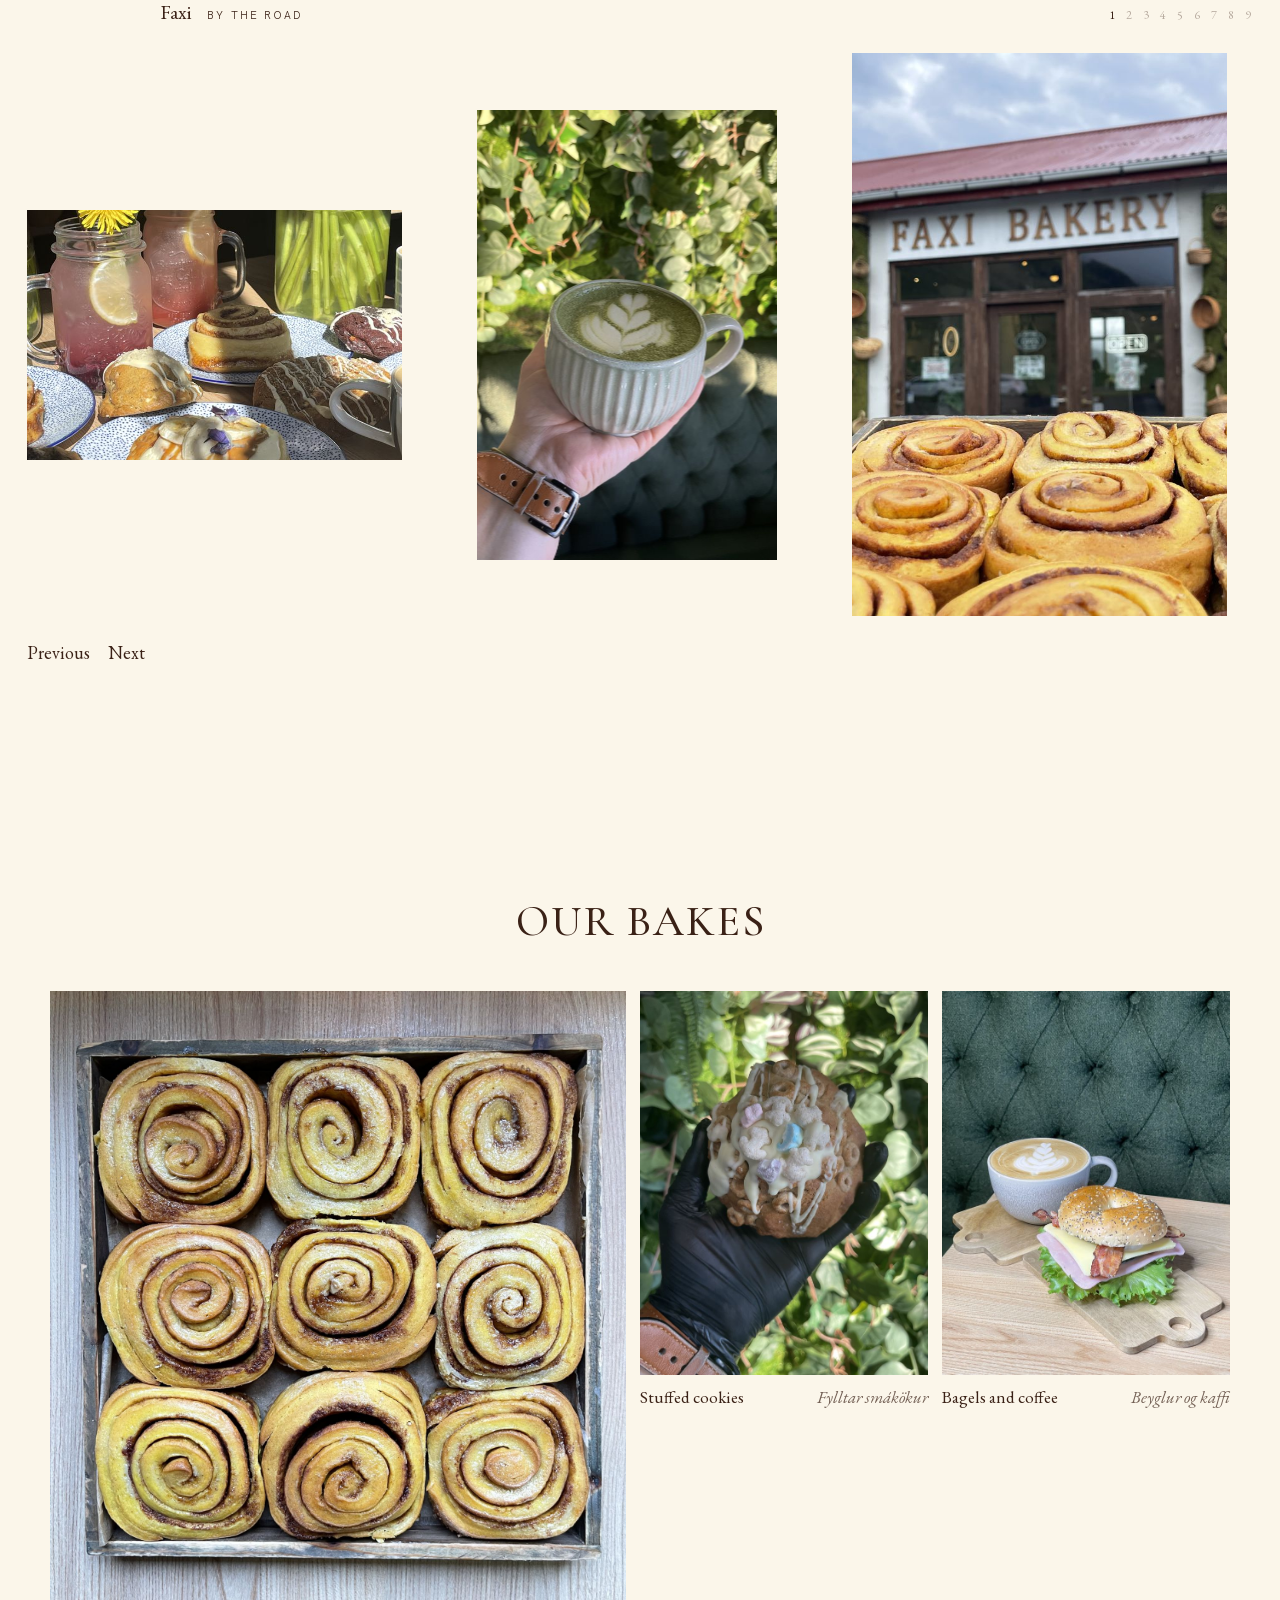
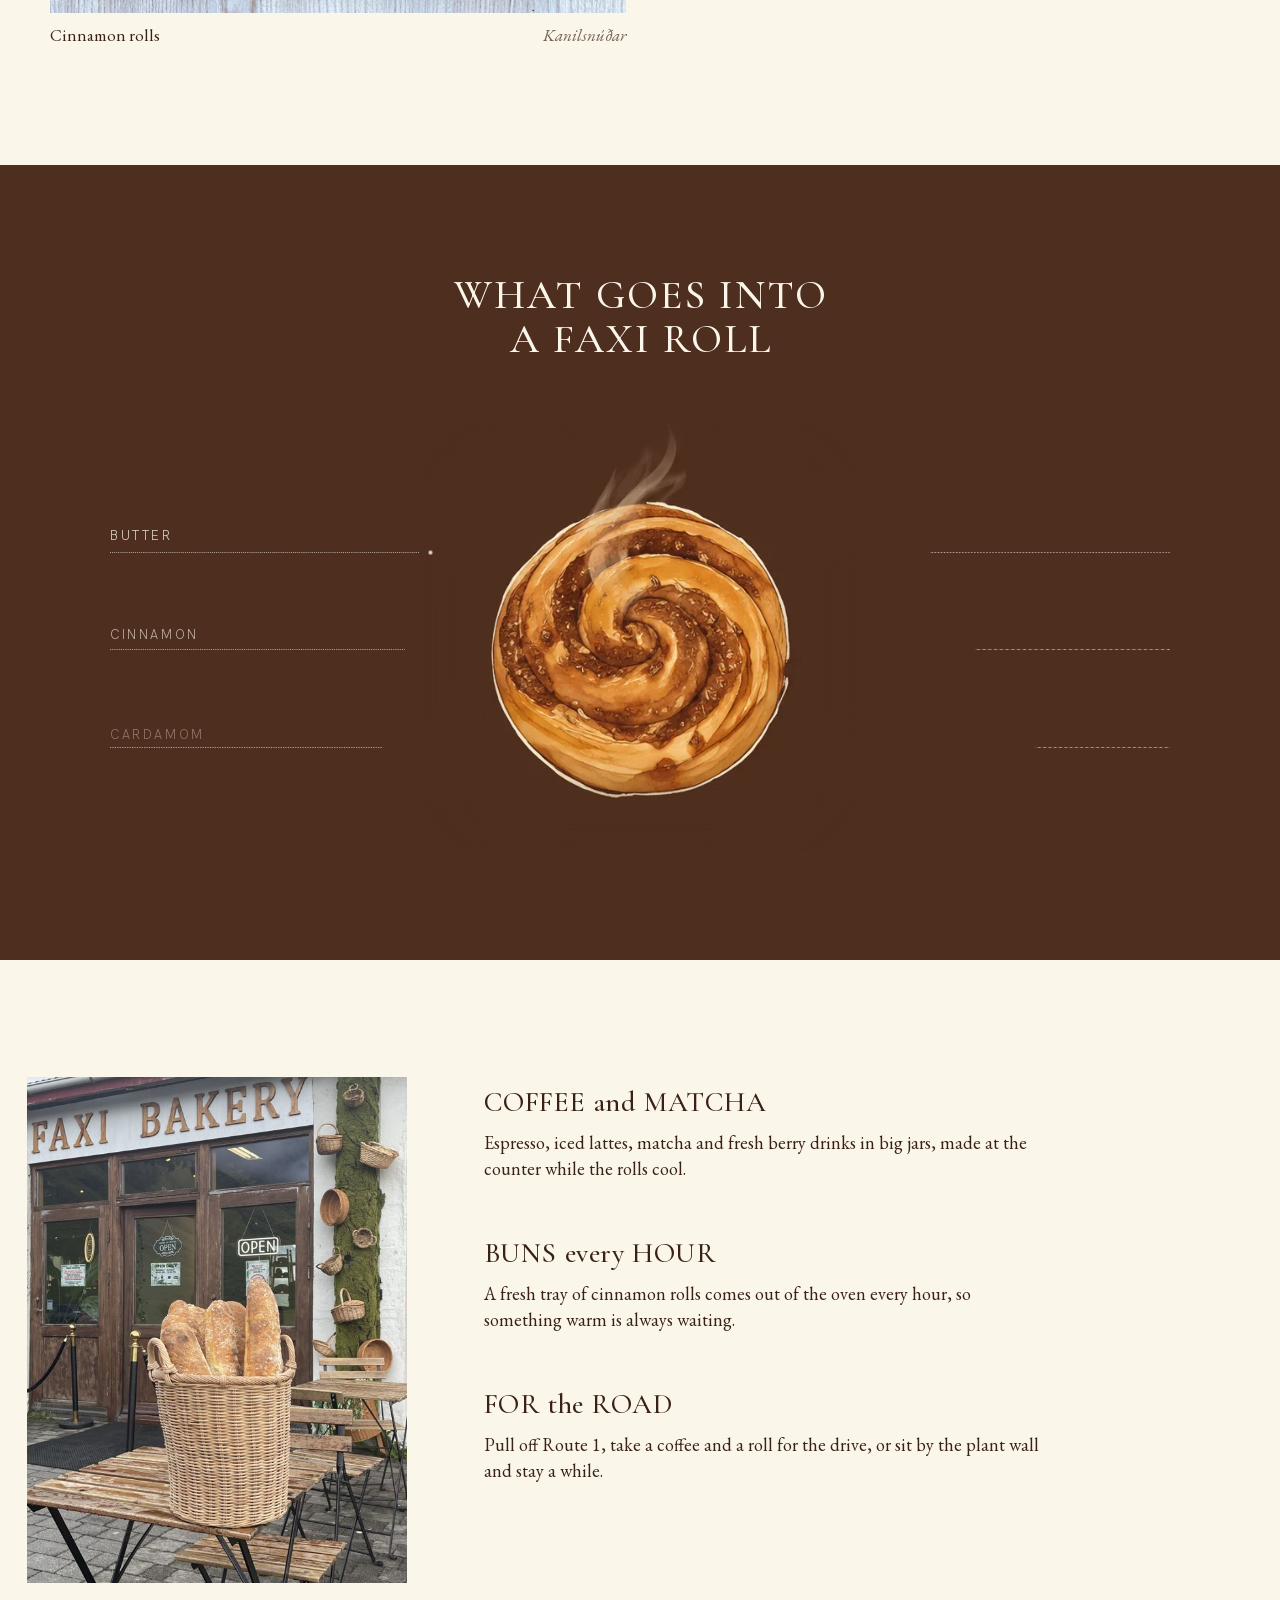
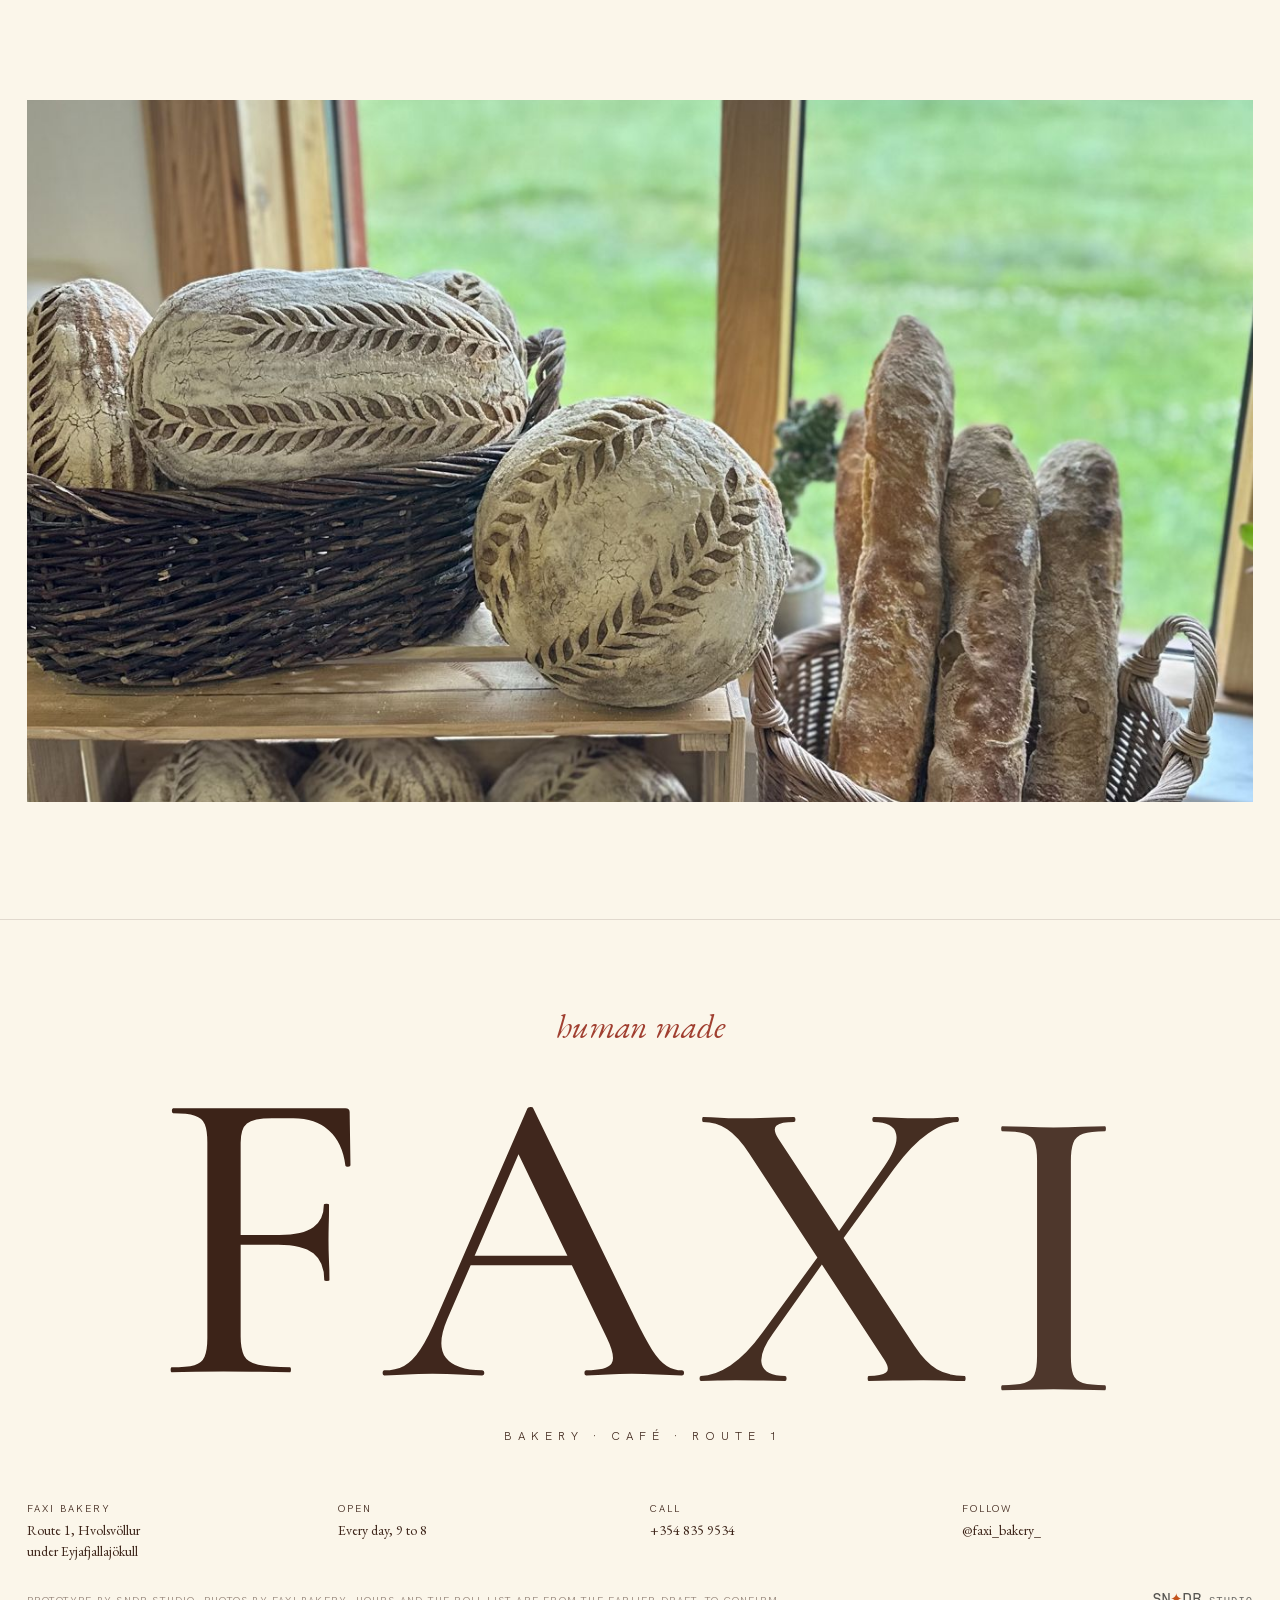
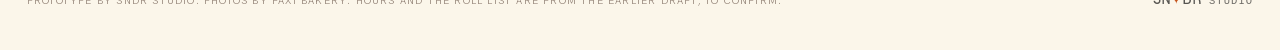
==== commit 45e39dbd: "Deploy Faxi hybrid preview (noindex)" ====
--- a/index.html
+++ b/index.html
@@ -52,11 +52,10 @@
   text-transform: uppercase; margin-bottom: 1.1em; }
 .wm-name { position: relative; display: block; font-family: var(--display); font-weight: 500; line-height: .74; font-size: 30vw;
   letter-spacing: .03em; padding-left: .03em; pointer-events: auto; }
-.card { position: absolute; bottom: -.1em; width: .27em; padding: .02em; background: var(--cream);
-  box-shadow: 0 18px 40px -18px rgba(30,18,10,.55); }
-.card img { width: 100%; height: auto; }
-.card--l { left: -.05em; rotate: -5deg; }
-.card--r { right: -.05em; rotate: 5deg; }
+.card { position: absolute; bottom: -.14em; width: .3em; }
+.card img { width: 100%; height: auto; filter: drop-shadow(0 .03em .04em rgba(20,12,6,.45)); }
+.card--l { left: -.06em; rotate: -6deg; width: .22em; }
+.card--r { right: -.08em; rotate: 6deg; }
 
 /* Mirrored corners (LJ stacked nav): bottom on load, ride up with the blind, then fixed top corners */
 .nav, .info { position: fixed; z-index: 31; top: 0; display: grid; gap: 2px;
@@ -147,6 +146,28 @@
 .place h3 { font-family: var(--display); font-weight: 500; font-size: clamp(26px, 2.2vw, 34px); letter-spacing: .02em; line-height: 1.1; margin-bottom: 12px; }
 .place p { font-size: 18px; }
 
+
+/* ── Our story (SB "OUR STORY": cropped giant title, bakes flying, polaroid + italic line). PENDING her text + photo ── */
+.story { position: relative; z-index: 2; background: var(--cream); padding: clamp(90px, 13vh, 150px) 0; overflow: hidden; }
+.story__title { position: relative; font-family: var(--display); font-weight: 500; font-size: 24vw; line-height: .78; letter-spacing: .01em;
+  white-space: nowrap; text-align: center; color: var(--wood); margin: 0 -6vw; }
+.story__title span { display: inline-block; }
+.story__fly { position: absolute; z-index: 2; width: clamp(110px, 13vw, 210px); pointer-events: none; filter: drop-shadow(0 12px 16px rgba(58,33,22,.25)); }
+.story__fly--a { left: 14vw; top: 9vw; rotate: -10deg; }
+.story__fly--b { right: 11vw; top: -1vw; rotate: 8deg; }
+.story__body { display: grid; grid-template-columns: minmax(240px, 30%) 1fr; gap: clamp(30px, 6vw, 110px); align-items: center;
+  max-width: 1180px; margin: clamp(50px, 7vh, 90px) auto 0; padding: 0 var(--pad); }
+.polaroid { background: #fff; padding: 14px 14px 52px; box-shadow: 0 24px 50px -24px rgba(58,33,22,.45); rotate: -3deg; margin: 0; position: relative; }
+.polaroid img, .polaroid__slot { display: block; width: 100%; aspect-ratio: 4 / 5; object-fit: cover; }
+.polaroid__slot { display: grid; place-content: center; text-align: center; gap: 6px; background: var(--linen); border: 1.5px dashed rgba(58,33,22,.35);
+  font-family: var(--sans); font-weight: 300; font-size: 11px; letter-spacing: .16em; text-transform: uppercase; color: rgba(58,33,22,.65); padding: 20px; }
+.polaroid figcaption { position: absolute; left: 0; right: 0; bottom: 14px; text-align: center; font-family: var(--text); font-style: italic; font-size: 19px; }
+.story__lede { font-family: var(--display); font-weight: 500; font-size: clamp(30px, 3vw, 46px); line-height: 1.1; margin-bottom: 22px; }
+.story__lede em { font-family: var(--text); color: var(--roof); }
+.story__text p + p { margin-top: 1em; }
+.story__text p { max-width: 36em; }
+.pending { outline: 1.5px dashed rgba(158,59,44,.5); outline-offset: 6px; }
+
 /* ── Inset photo (LJ full-width media) ─────────────────────────── */
 .inset { position: relative; z-index: 2; background: var(--cream); padding: 0 var(--pad) clamp(90px, 13vh, 150px); }
 .inset__frame { overflow: hidden; height: min(78vh, 760px); }
@@ -154,7 +175,11 @@
 
 /* ── Footer (LJ script + SB wordmark) ──────────────────────────── */
 .foot { position: relative; z-index: 2; background: var(--cream); padding: 0 var(--pad) var(--pad); border-top: 1px solid #3a211622; }
-.foot__script { font-family: var(--text); font-style: italic; font-size: 18.5vw; line-height: .95; letter-spacing: -.02em; text-align: center; padding: .08em 0 .04em; color: var(--wood); }
+.foot__kicker { text-align: center; font-family: var(--text); font-style: italic; color: var(--roof); font-size: clamp(26px, 2.6vw, 40px); padding-top: clamp(60px, 9vh, 110px); }
+.foot__mark { text-align: center; font-family: var(--display); font-weight: 500; color: var(--wood); line-height: .76; letter-spacing: .03em; padding: .06em 0 .04em .03em;
+  font-size: 33vw; white-space: nowrap; overflow: hidden; }
+.foot__mark span { display: inline-block; }
+.foot__sub { text-align: center; font-family: var(--sans); font-weight: 300; font-size: 12px; letter-spacing: .5em; padding-left: .5em; text-transform: uppercase; margin: 14px 0 46px; }
 .foot__cols { display: grid; grid-template-columns: repeat(4, 1fr); gap: 20px; font-size: 14px; line-height: 1.5; padding-top: 10px; }
 .foot__cols b { display: block; font-family: var(--sans); font-weight: 300; font-size: 10px; letter-spacing: .2em; text-transform: uppercase; margin-bottom: 4px; }
 .note { font-family: var(--sans); font-weight: 300; font-size: 10px; letter-spacing: .12em; text-transform: uppercase; opacity: .55; margin-top: 26px; }
@@ -189,8 +214,15 @@
   .callout .dot { display: none; }
   .place { grid-template-columns: 1fr; }
   .inset__frame { height: 62vh; }
+  .story__title { font-size: 27vw; }
+  .story__fly { width: 26vw; }
+  .story__fly--a { left: 4vw; top: 16vw; }
+  .story__fly--b { right: 2vw; top: -4vw; }
+  .story__body { grid-template-columns: 1fr; }
+  .polaroid { width: 78%; margin: 0 auto; }
   .foot__cols { grid-template-columns: 1fr 1fr; }
-  .foot__script { font-size: 25vw; }
+  .foot__mark { font-size: 34vw; }
+  .foot__sub { font-size: 10px; margin-bottom: 34px; }
 }
 @media (prefers-reduced-motion: reduce) {
   .slide img, .u::after, .spiral svg, .bake img { transition: none !important; }
@@ -203,8 +235,8 @@
 <div class="wordmark">
   <span class="wm-eyebrow">Bakery · Café</span>
   <a class="wm-name" href="#top" aria-label="Faxi Bakery, back to top">FAXI
-    <span class="card card--l" aria-hidden="true"><img src="img/draw-matcha.webp" alt=""></span>
-    <span class="card card--r" aria-hidden="true"><img src="img/draw-bun.webp" alt=""></span>
+    <span class="card card--l" aria-hidden="true"><img src="img/cut-matcha.webp" alt=""></span>
+    <span class="card card--r" aria-hidden="true"><img src="img/cut-bun.webp" alt=""></span>
   </a>
 </div>
 
@@ -300,12 +332,15 @@
     </div>
   </section>
 
+
   <section class="inset" aria-label="Inside Faxi">
     <div class="inset__frame"><img src="img/f-window-bread-2000.jpg" alt="Baskets of bread at the window, green fields outside" loading="lazy"></div>
   </section>
 
   <footer class="foot" id="visit">
-    <p class="foot__script">Human made</p>
+    <p class="foot__kicker">human made</p>
+    <p class="foot__mark" aria-label="FAXI"><span>F</span><span>A</span><span>X</span><span>I</span></p>
+    <p class="foot__sub">Bakery · Café · Route 1</p>
     <div class="foot__cols">
       <p><b>Faxi Bakery</b>Route 1, Hvolsvöllur<br>under Eyjafjallajökull</p>
       <p><b>Open</b>Every day, 9 to 8</p>
@@ -389,7 +424,7 @@
     const st = { trigger: '.statement__text', start: 'top bottom+=50px' };
     gsap.from('.statement__text .ln, .statement__text .aside', { autoAlpha: 0, y: 30, duration: .75, ease: 'power1.inOut', stagger: .08, scrollTrigger: st });
     gsap.from('.chip', { scale: .6, rotate: i => (i % 2 ? 6 : -6), autoAlpha: 0, duration: .9, ease: 'power3.out', stagger: .1, delay: .15, scrollTrigger: st });
-    gsap.utils.toArray('.statement__link, .gallery__head, .viewport, .gallery__nav, .foot__script, .foot__cols').forEach(el =>
+    gsap.utils.toArray('.statement__link, .gallery__head, .viewport, .gallery__nav, .foot__kicker, .foot__sub, .foot__cols').forEach(el =>
       gsap.from(el, { autoAlpha: 0, y: 30, duration: .75, ease: 'power1.inOut', scrollTrigger: { trigger: el, start: 'top bottom+=50px' } }));
   }
 
@@ -437,6 +472,16 @@
     gsap.fromTo('.place__media img', { yPercent: -7 }, { yPercent: 7, ease: 'none', scrollTrigger: { trigger: '.place__media', start: 'top bottom', end: 'bottom top', scrub: true } });
     gsap.fromTo('.inset__frame img', { scale: 1.12 }, { scale: 1, ease: 'none', scrollTrigger: { trigger: '.inset__frame', start: 'top bottom', end: 'center center', scrub: true } });
   }
+  // Our story (only present when built with the story): words slide in from the sides, bakes drift, polaroid settles
+  if (!reduce && document.querySelector('.story')) {
+    gsap.fromTo('.sw--l', { xPercent: -18 }, { xPercent: 0, ease: 'none', scrollTrigger: { trigger: '.story', start: 'top bottom', end: 'top 30%', scrub: true } });
+    gsap.fromTo('.sw--r', { xPercent: 18 }, { xPercent: 0, ease: 'none', scrollTrigger: { trigger: '.story', start: 'top bottom', end: 'top 30%', scrub: true } });
+    gsap.to('.story__fly--a', { yPercent: -40, rotate: -2, ease: 'none', scrollTrigger: { trigger: '.story', start: 'top bottom', end: 'bottom top', scrub: true } });
+    gsap.to('.story__fly--b', { yPercent: 30, rotate: 14, ease: 'none', scrollTrigger: { trigger: '.story', start: 'top bottom', end: 'bottom top', scrub: true } });
+    gsap.from('.polaroid', { autoAlpha: 0, y: 40, rotate: -9, duration: 1.1, ease: 'power3.out', scrollTrigger: { trigger: '.story__body', start: 'top bottom+=50px' } });
+    gsap.from('.story__text > *', { autoAlpha: 0, y: 30, duration: .75, ease: 'power1.inOut', stagger: .1, scrollTrigger: { trigger: '.story__body', start: 'top bottom+=50px' } });
+  }
+  if (!reduce) gsap.from('.foot__mark span', { yPercent: 60, autoAlpha: 0, duration: 1, ease: 'power3.out', stagger: .08, scrollTrigger: { trigger: '.foot__mark', start: 'top bottom-=40px' } });
   document.fonts.ready.then(() => ScrollTrigger.refresh());
 })();
 </script>
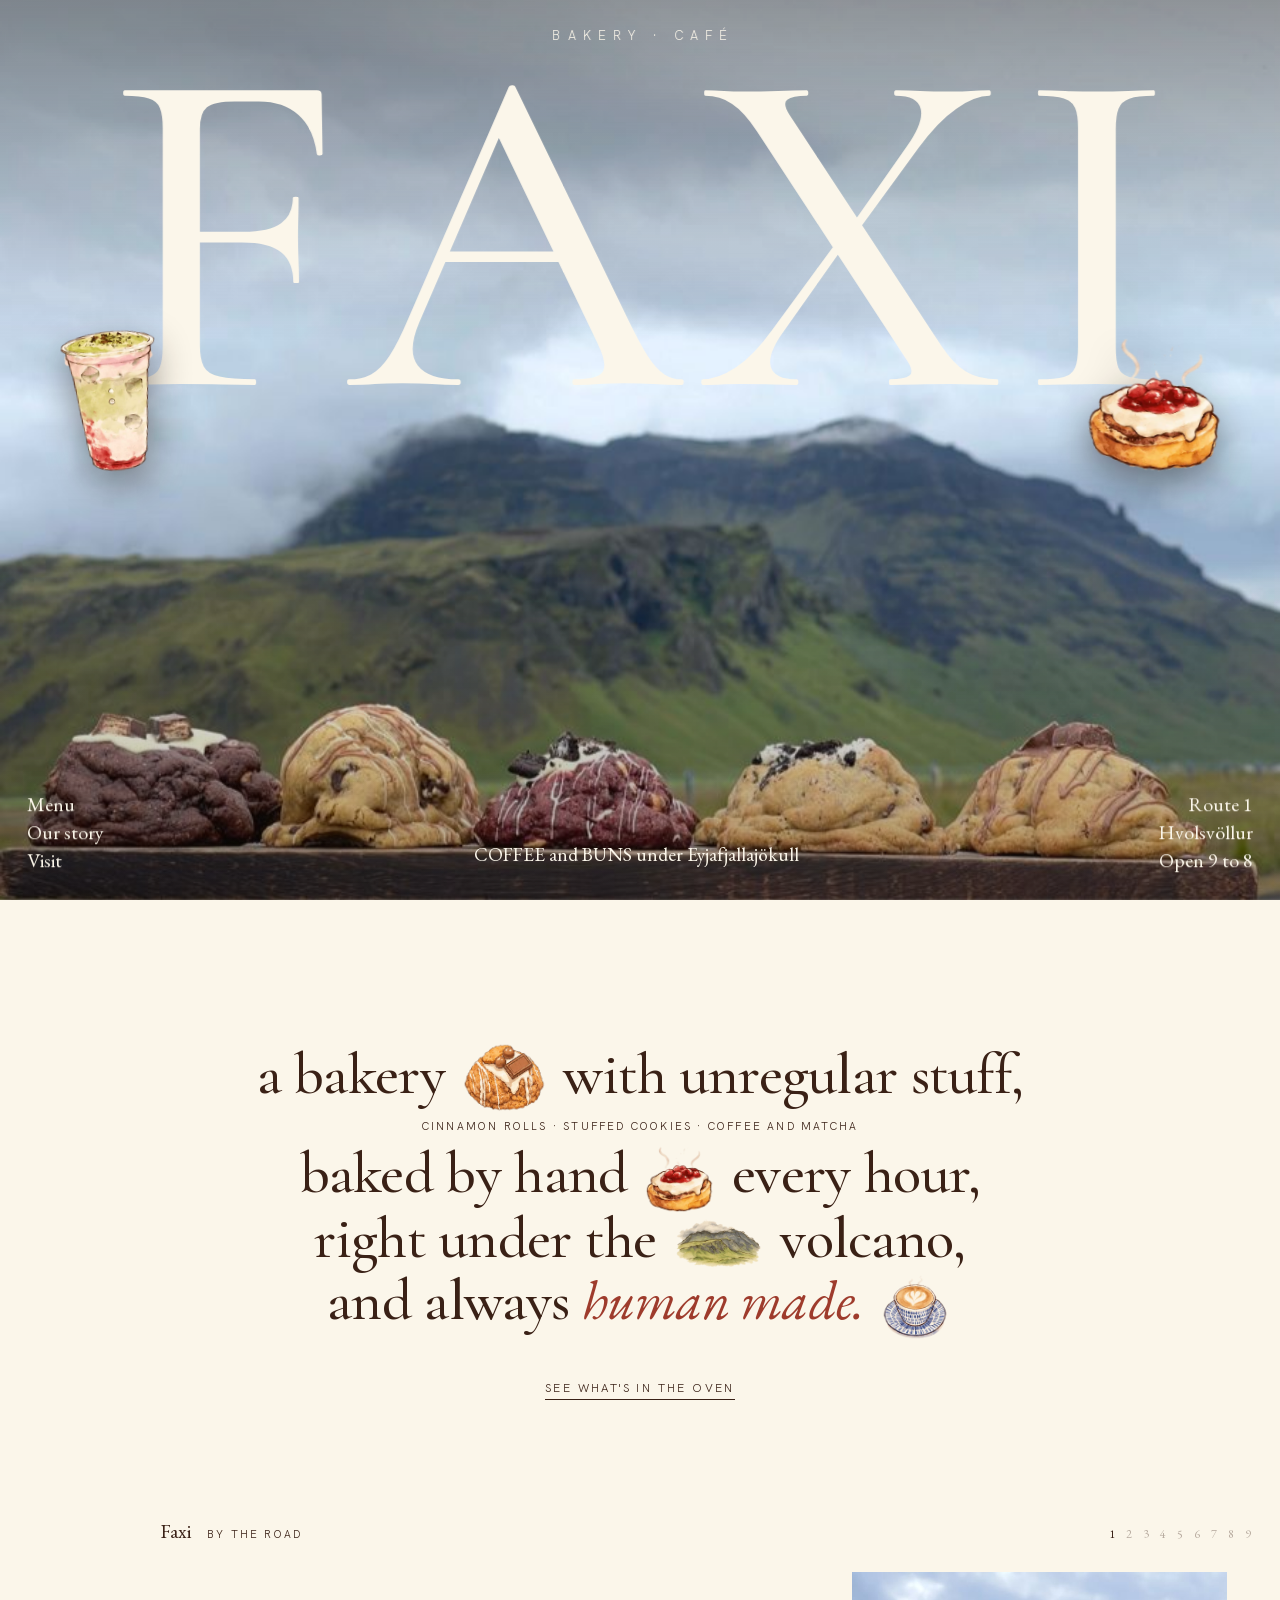
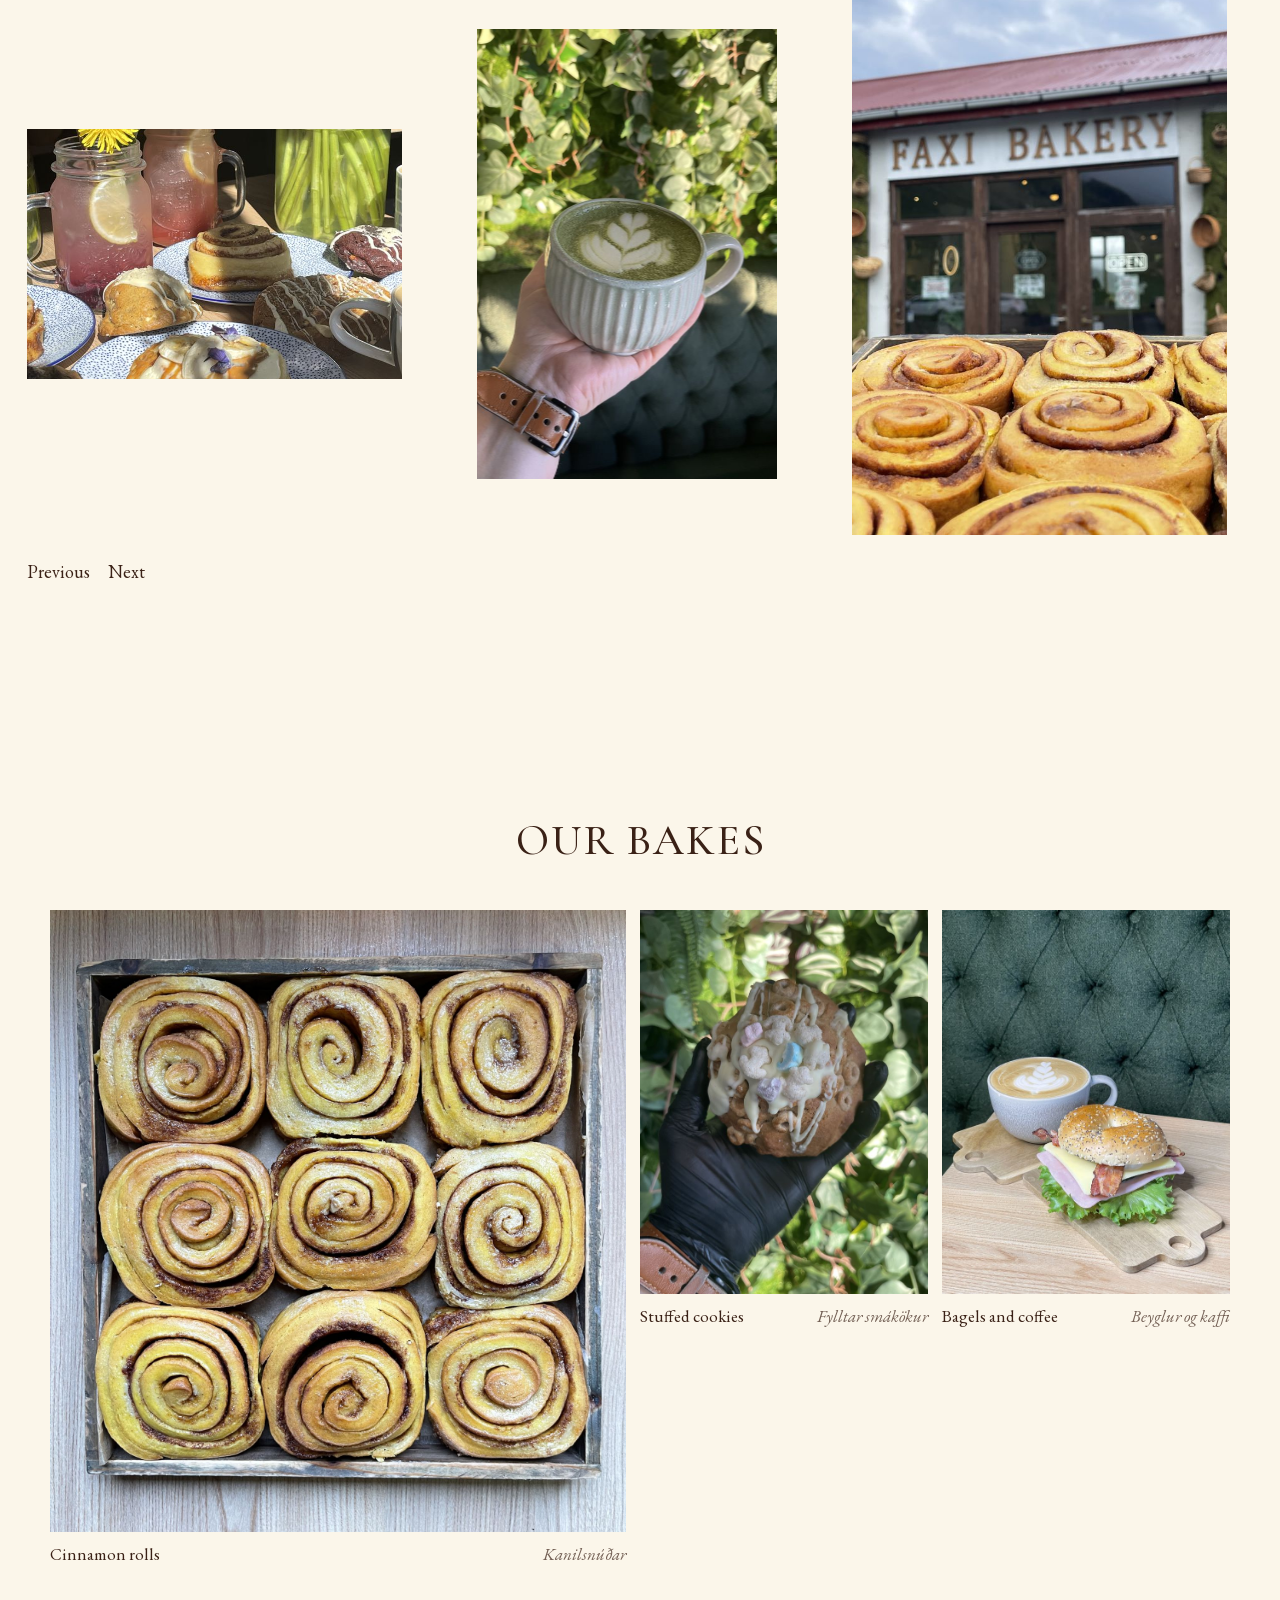
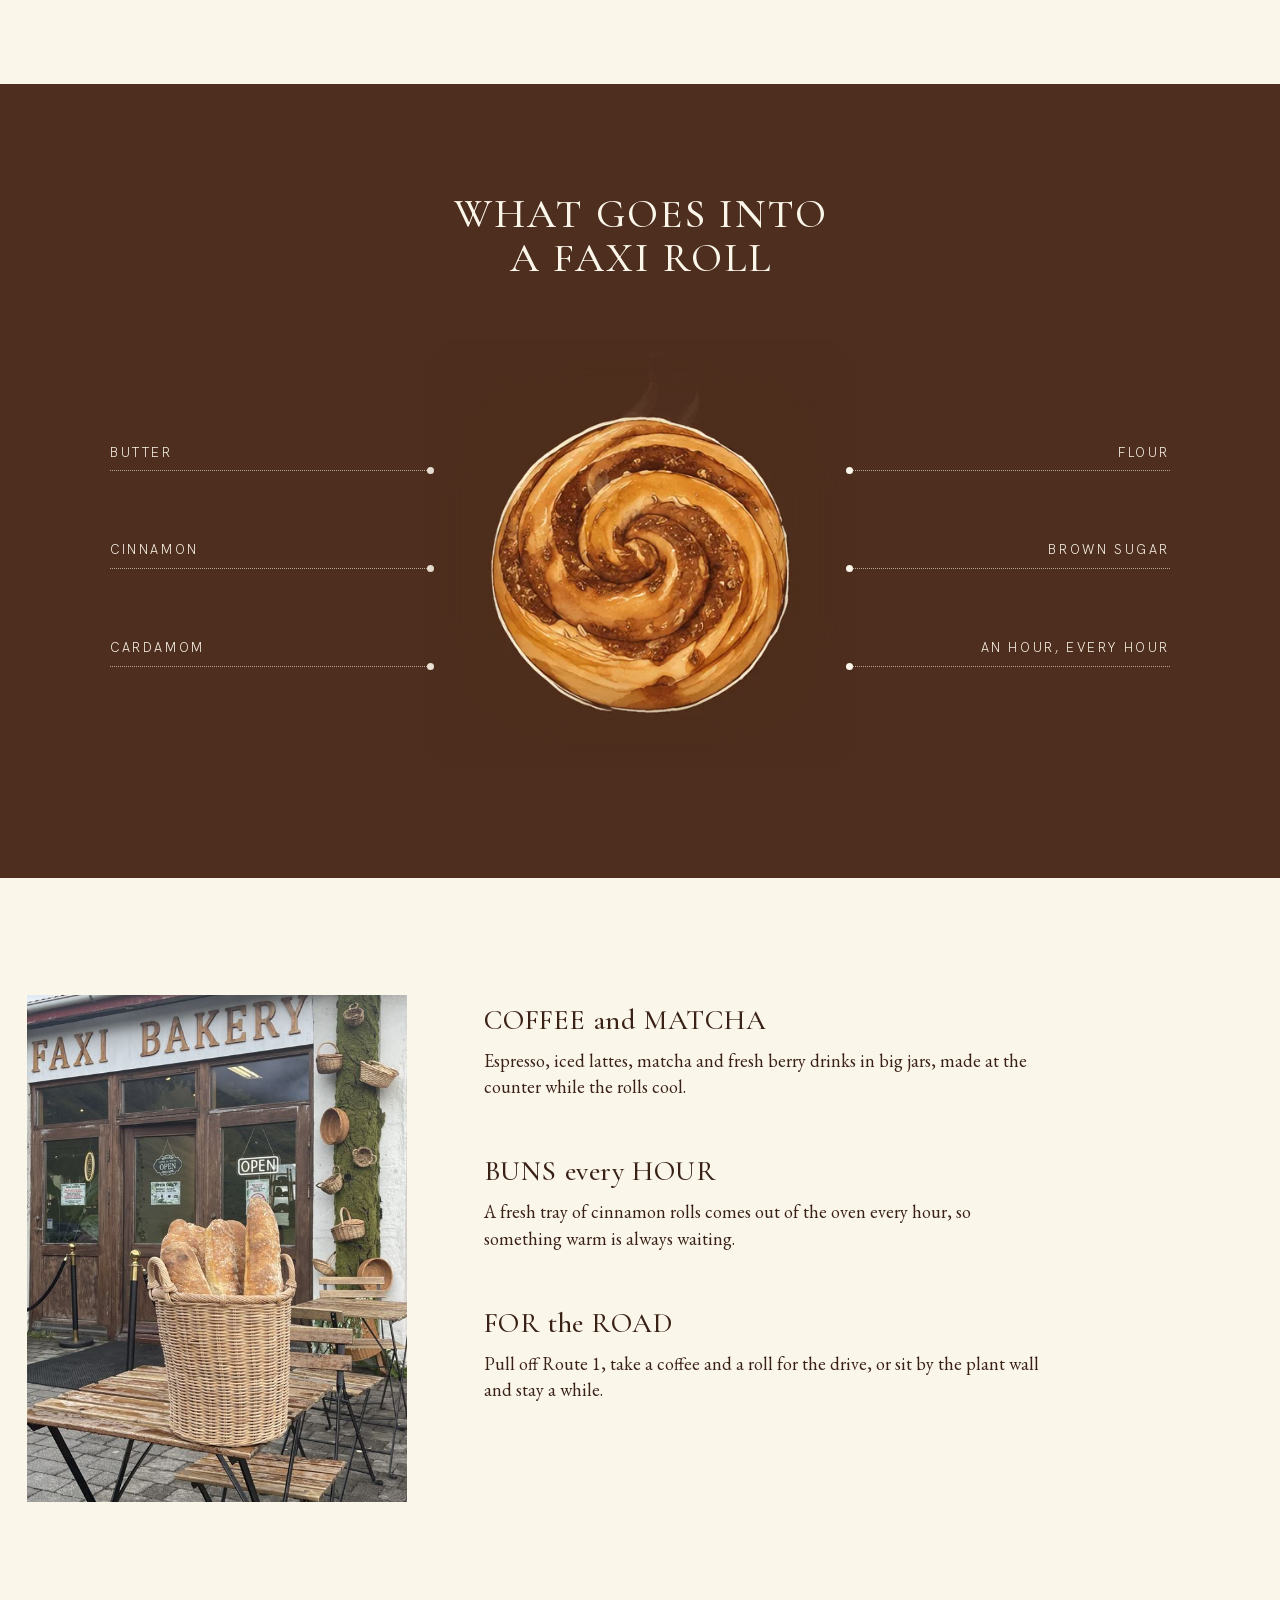
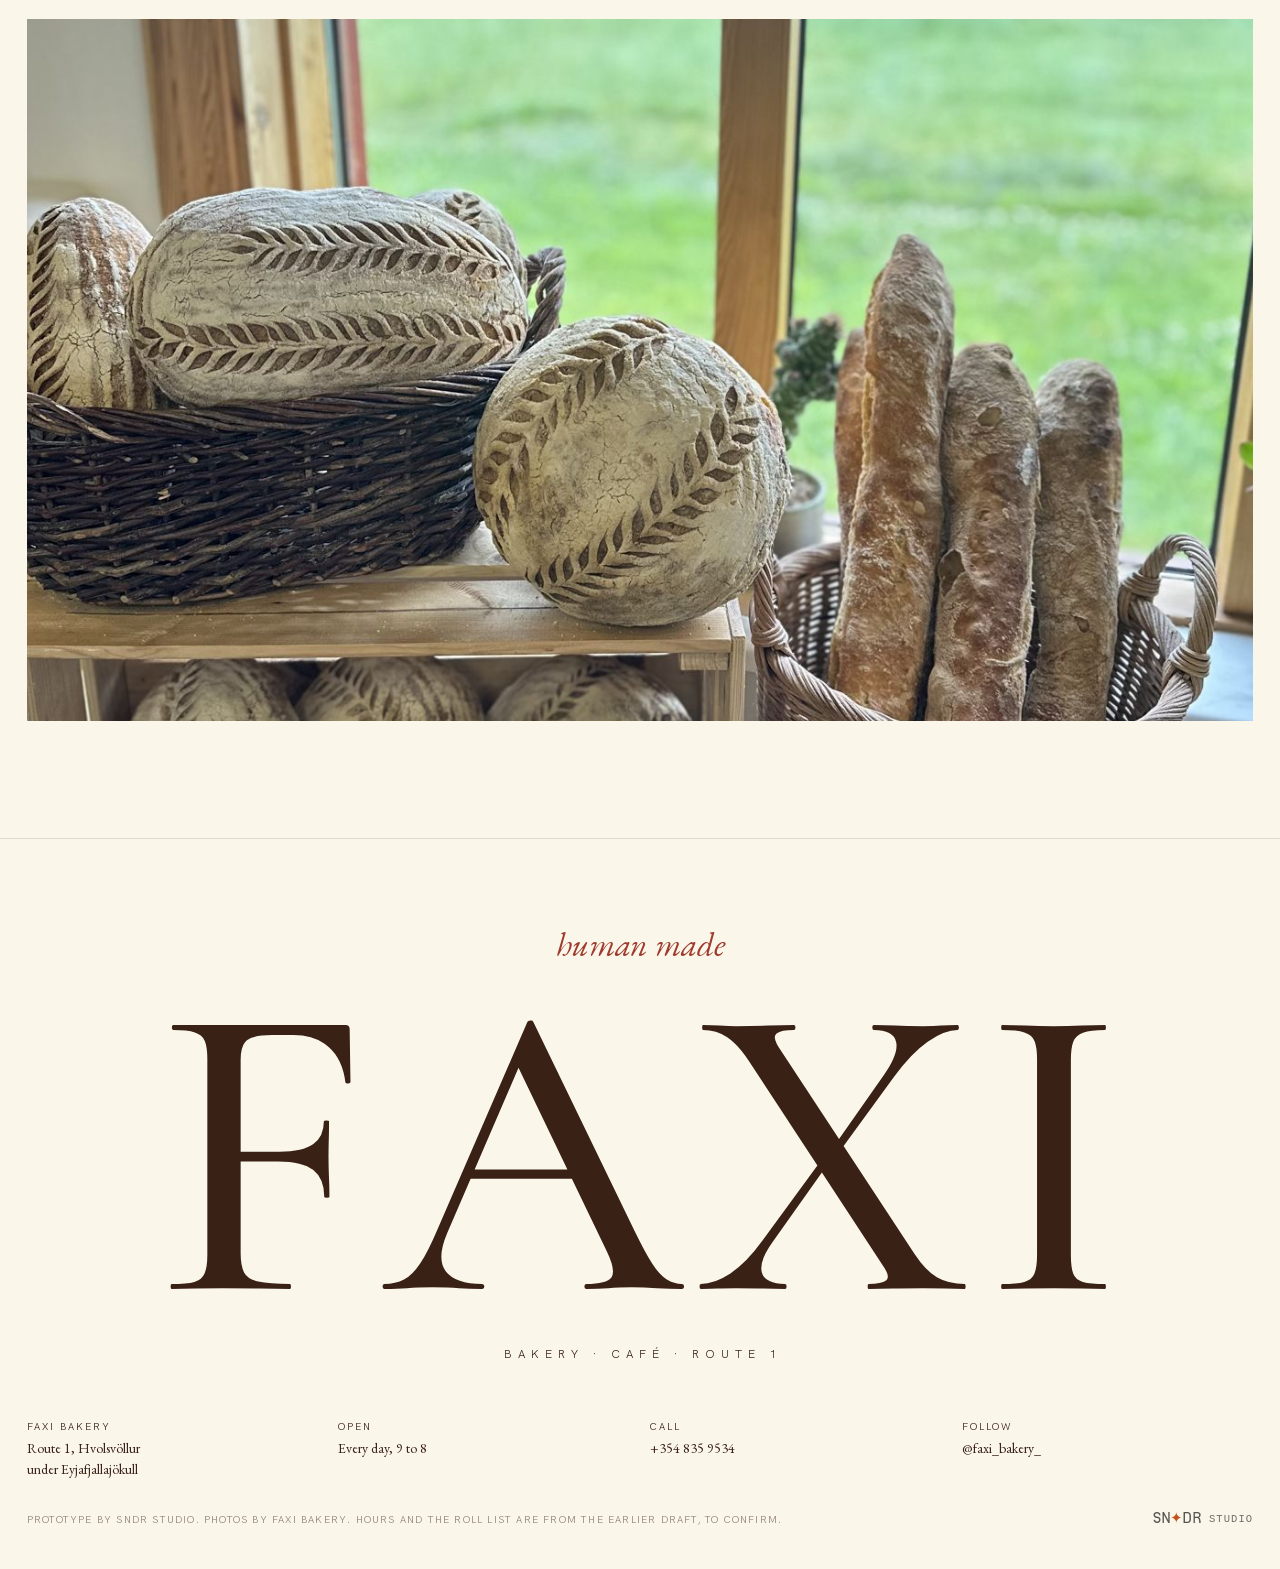
==== commit 2fa24fb4: "Deploy Faxi hybrid preview (noindex)" ====
--- a/index.html
+++ b/index.html
@@ -77,14 +77,17 @@
 /* ── Statement (SB "our goal") ─────────────────────────────────── */
 .statement { position: relative; z-index: 2; background: var(--cream); padding: clamp(110px, 16vh, 190px) var(--pad) clamp(90px, 13vh, 160px); text-align: center; }
 .statement__text { font-family: var(--display); font-weight: 500; font-size: clamp(34px, 4.6vw, 68px); line-height: 1.06; letter-spacing: -.012em;
-  max-width: 15.5em; margin: 0 auto; }
+  max-width: 17em; margin: 0 auto; }
 .statement__text .ln { display: block; }
 .statement__text em { font-family: var(--text); font-style: italic; color: var(--roof); font-size: .92em; }
 /* Animated drawings set between the words (SB cut-outs → Higgsfield GPT Image 2.6 GIFs of her bakes) */
-.draw { display: inline-block; width: auto; height: 1.85em; vertical-align: -.62em; margin: -.42em -.12em; position: relative; z-index: -1; }
+.draw { display: inline-block; width: auto; height: 1.22em; vertical-align: -.26em; margin: -.24em .06em -.1em; }
+.draw--wide { height: .9em; vertical-align: -.1em; }
+.nw { white-space: nowrap; }
+.mbr { display: none; }
 .statement__text { position: relative; z-index: 0; }
 .aside { display: block; font-family: var(--sans); font-weight: 300; font-size: 11px; letter-spacing: .2em; text-transform: uppercase;
-  line-height: 1.6; margin: .9em auto .7em; max-width: 30em; }
+  line-height: 1.6; margin: .9em auto .7em; max-width: 46em; }
 .statement__link { display: inline-block; margin-top: 46px; font-family: var(--sans); font-weight: 300; font-size: 12px; letter-spacing: .2em; text-transform: uppercase; }
 
 /* ── Gallery (LJ slider, measured values) ──────────────────────── */
@@ -197,6 +200,9 @@
 @media (max-width: 699px) {
   body { font-size: 17px; }
   .wm-eyebrow { font-size: 10px; }
+  .statement__text { font-size: 31px; line-height: 1.12; }
+  .mbr { display: inline; }
+  .aside { max-width: 24em; }
   .nav, .info { font-size: 16px; line-height: 21px; }
   .bar { height: calc(var(--pad) * 2 + 60px); }
   .hero__line { white-space: normal; max-width: 80%; text-align: center; bottom: calc(var(--pad) + 80px); font-size: 19px; line-height: 1.2; }
@@ -266,11 +272,11 @@
 
   <section class="statement" id="statement" aria-label="About Faxi">
     <h2 class="statement__text">
-      <span class="ln">a bakery <img class="draw draw--wide" src="img/draw-cookie.webp" alt=""> with</span>
-      <span class="ln">unregular stuff, baked</span>
-      <span class="aside">Cinnamon buns every hour · Coffee and matcha · Route 1, by the mountain</span>
-      <span class="ln">by hand <img class="draw draw--wide" src="img/draw-bun.webp" alt=""> under the</span>
-      <span class="ln"><img class="draw draw--wide" src="img/draw-mountain.webp" alt=""> volcano. <em>human made</em> <img class="draw draw--wide" src="img/draw-latte.webp" alt=""></span>
+      <span class="ln">a <span class="nw">bakery <img class="draw" src="img/cut-cookie.webp" alt=""></span> with<br class="mbr"> unregular stuff,</span>
+      <span class="aside"><span class="nw">Cinnamon rolls</span> · <span class="nw">Stuffed cookies</span> · <span class="nw">Coffee and matcha</span></span>
+      <span class="ln">baked by <span class="nw">hand <img class="draw" src="img/cut-bun.webp" alt=""></span> every hour,</span>
+      <span class="ln">right under the <span class="nw"><img class="draw draw--wide" src="img/cut-mountain.webp" alt=""> volcano,</span></span>
+      <span class="ln">and always <span class="nw"><em>human made.</em> <img class="draw" src="img/cut-latte.webp" alt=""></span></span>
     </h2>
     <a class="statement__link u always" href="#bakes">See what's in the oven</a>
   </section>
@@ -408,6 +414,9 @@
     gsap.fromTo(corners, { y: () => cornerStart() }, { y: () => pad(), ease: 'none', scrollTrigger: { start: 0, end: () => cornerStart() - pad(), scrub: true, invalidateOnRefresh: true } });
   }
 
+  // Hero tagline fades out as the blind closes, so it never runs into the shrinking logo
+  if (!reduce) gsap.to('.hero__line', { autoAlpha: 0, ease: 'none', scrollTrigger: { start: 0, end: () => innerHeight * .45, scrub: true } });
+
   // Spiral mark appears after 60 px (MOTION #8, LJ star button)
   gsap.to(spiral, { scale: 1, rotate: 0, duration: .5, ease: 'power1.inOut', startAt: { scale: 0, rotate: -90 },
     scrollTrigger: { start: 60, toggleActions: 'play none none reverse' } });
@@ -423,7 +432,7 @@
   if (!reduce) {
     const st = { trigger: '.statement__text', start: 'top bottom+=50px' };
     gsap.from('.statement__text .ln, .statement__text .aside', { autoAlpha: 0, y: 30, duration: .75, ease: 'power1.inOut', stagger: .08, scrollTrigger: st });
-    gsap.from('.chip', { scale: .6, rotate: i => (i % 2 ? 6 : -6), autoAlpha: 0, duration: .9, ease: 'power3.out', stagger: .1, delay: .15, scrollTrigger: st });
+    gsap.from('.statement .draw', { scale: .6, rotate: i => (i % 2 ? 8 : -8), autoAlpha: 0, duration: .9, ease: 'back.out(1.6)', stagger: .12, delay: .2, scrollTrigger: st });
     gsap.utils.toArray('.statement__link, .gallery__head, .viewport, .gallery__nav, .foot__kicker, .foot__sub, .foot__cols').forEach(el =>
       gsap.from(el, { autoAlpha: 0, y: 30, duration: .75, ease: 'power1.inOut', scrollTrigger: { trigger: el, start: 'top bottom+=50px' } }));
   }
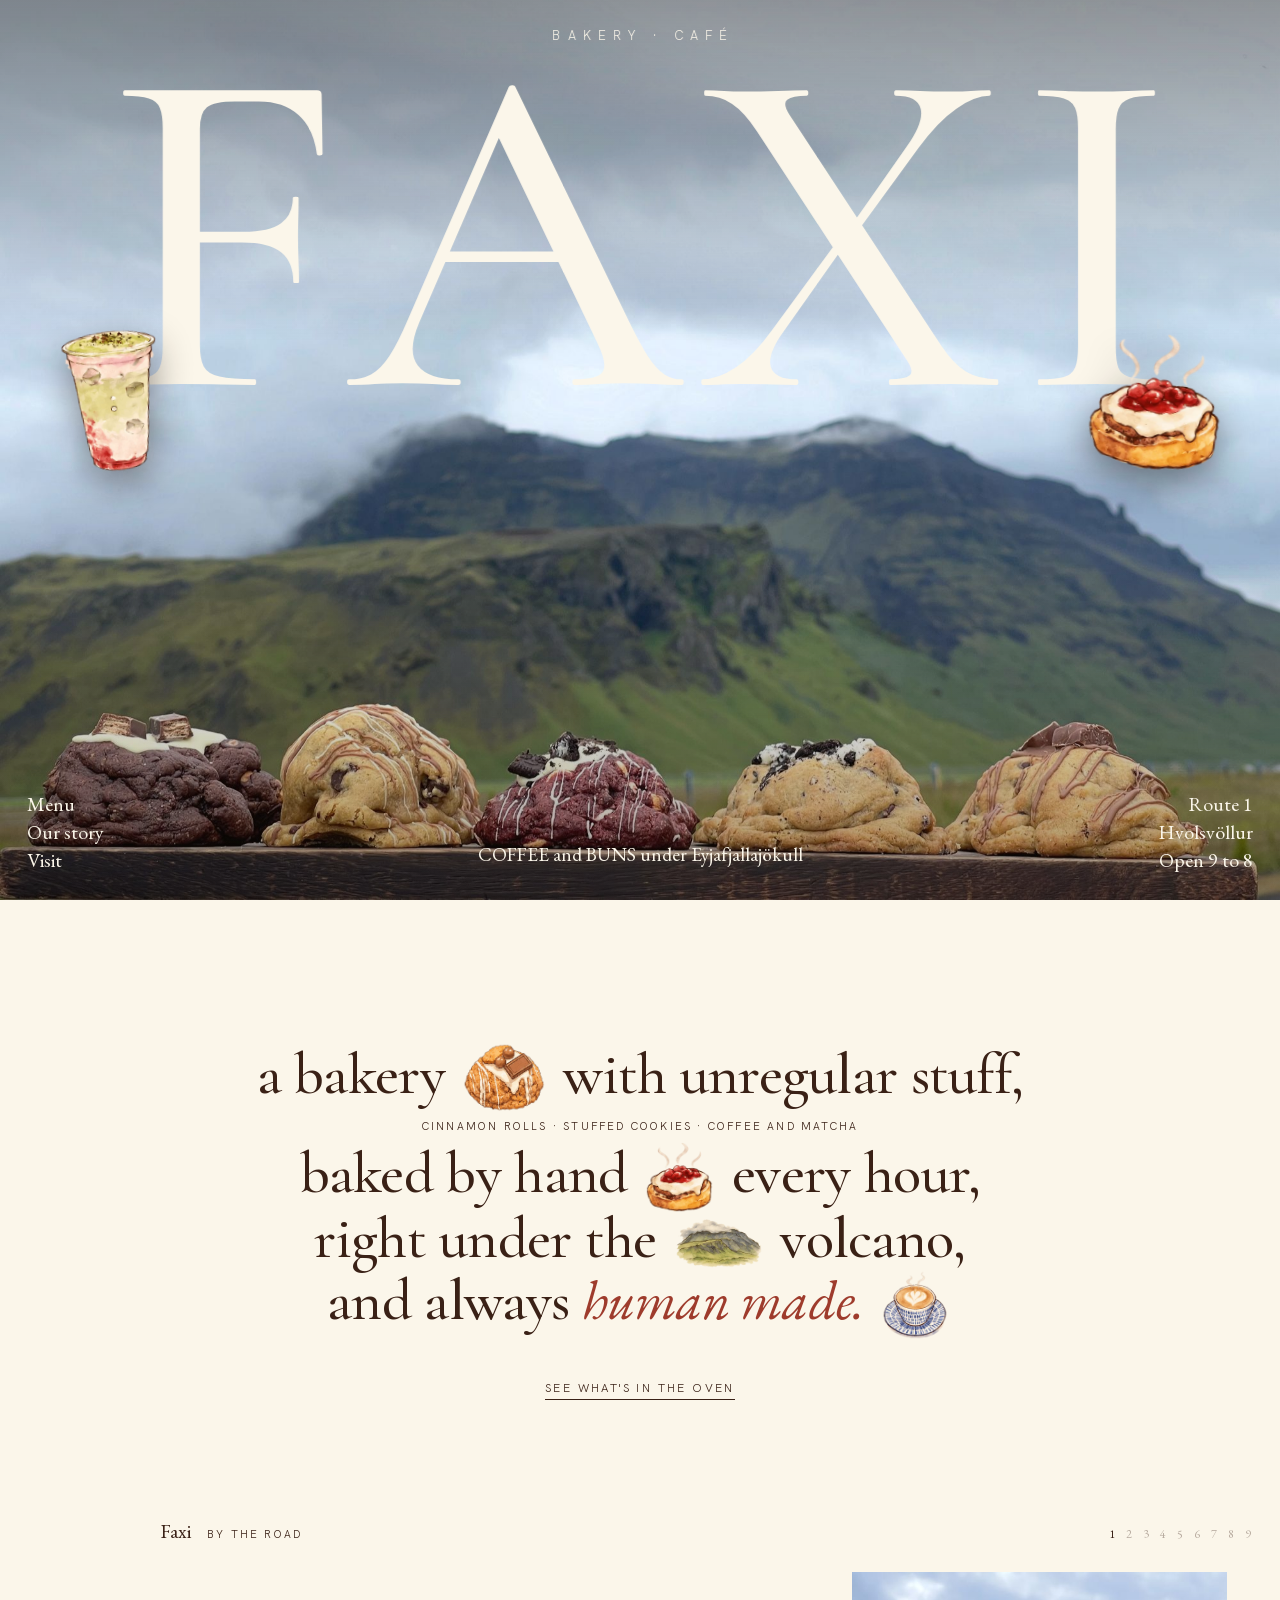
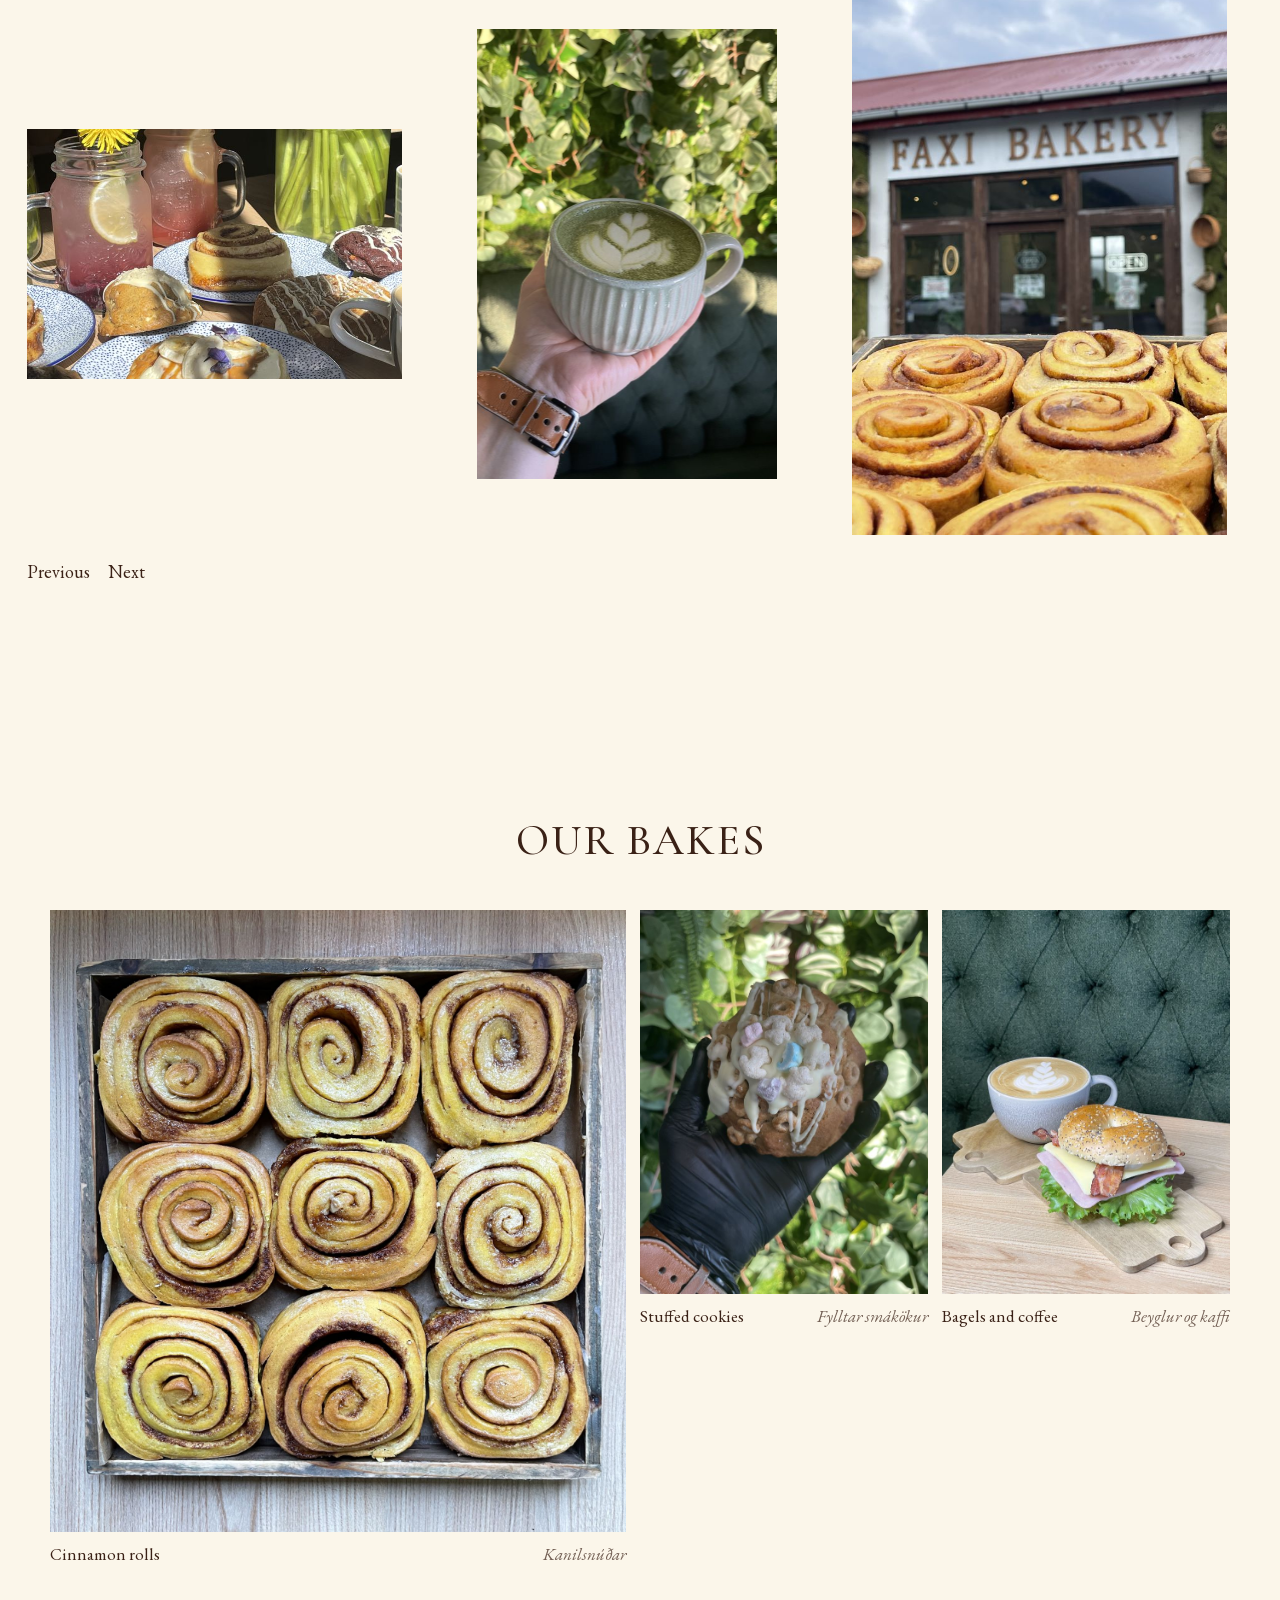
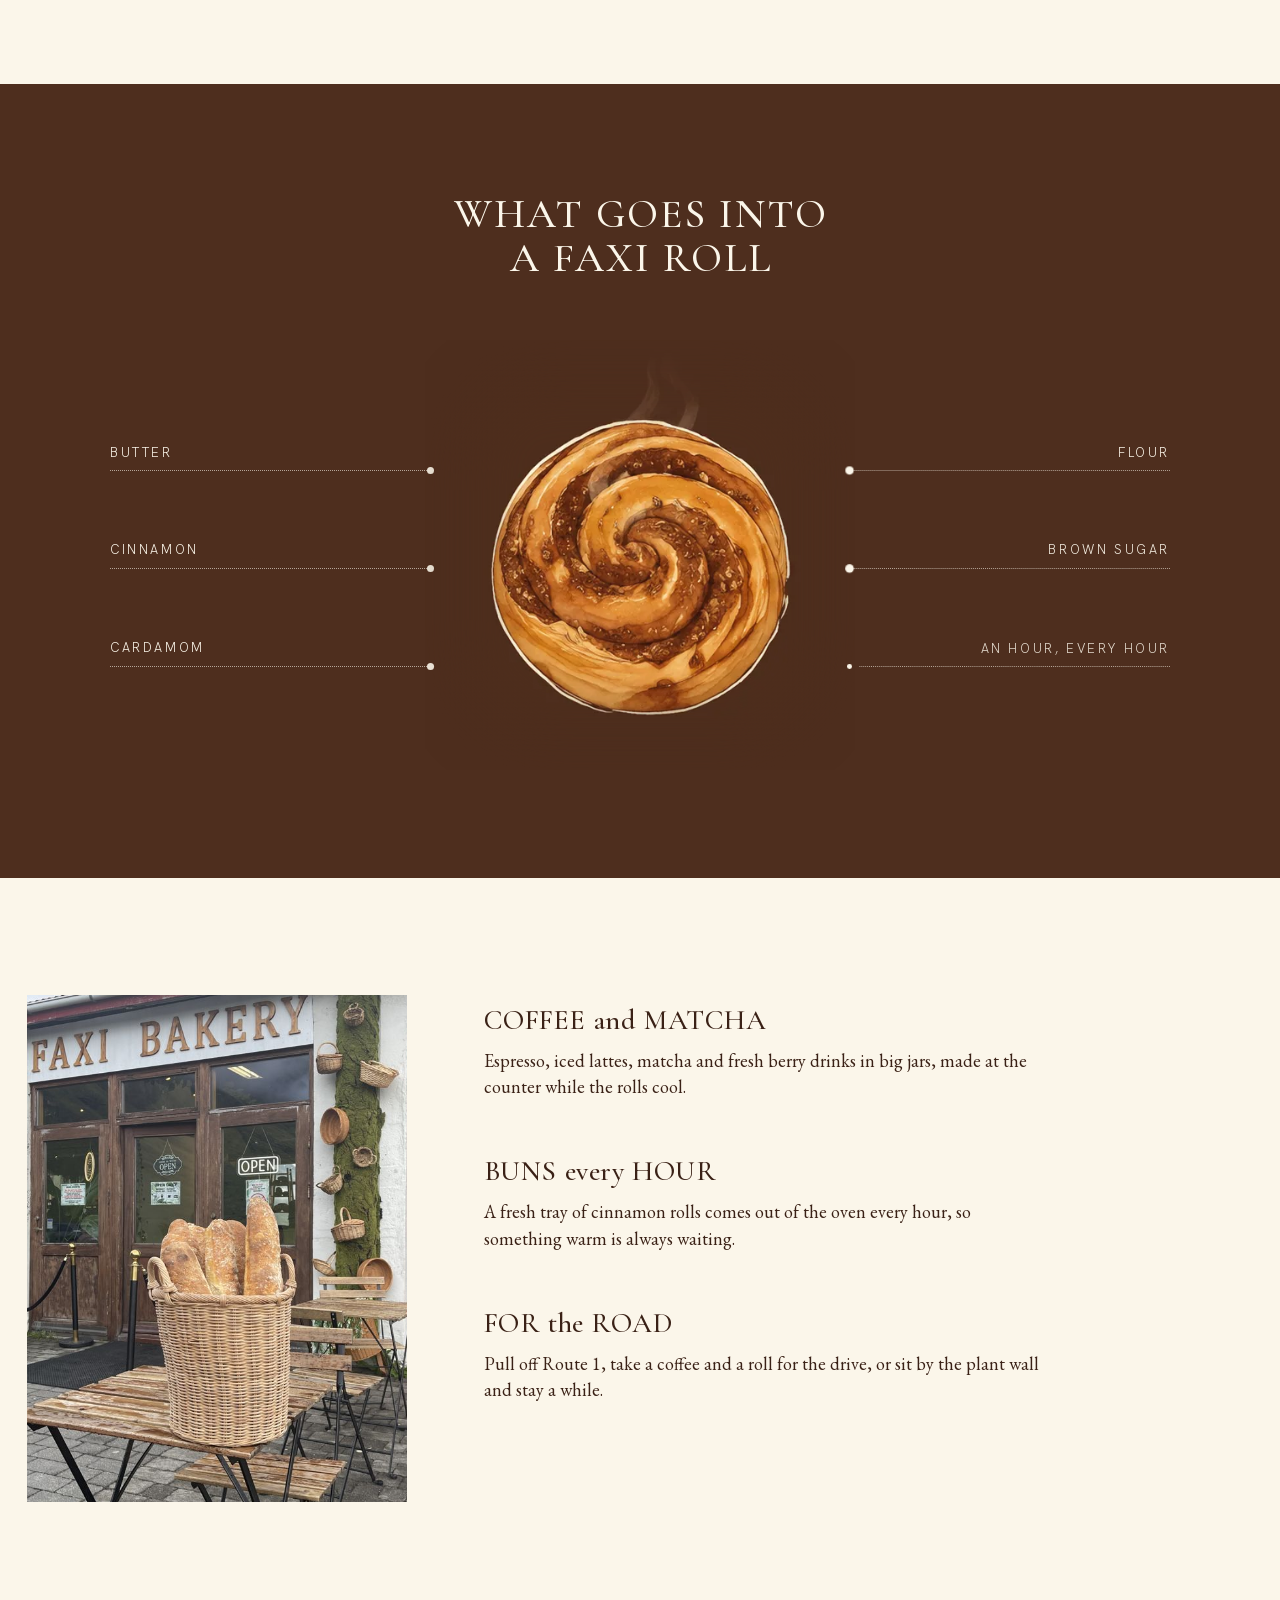
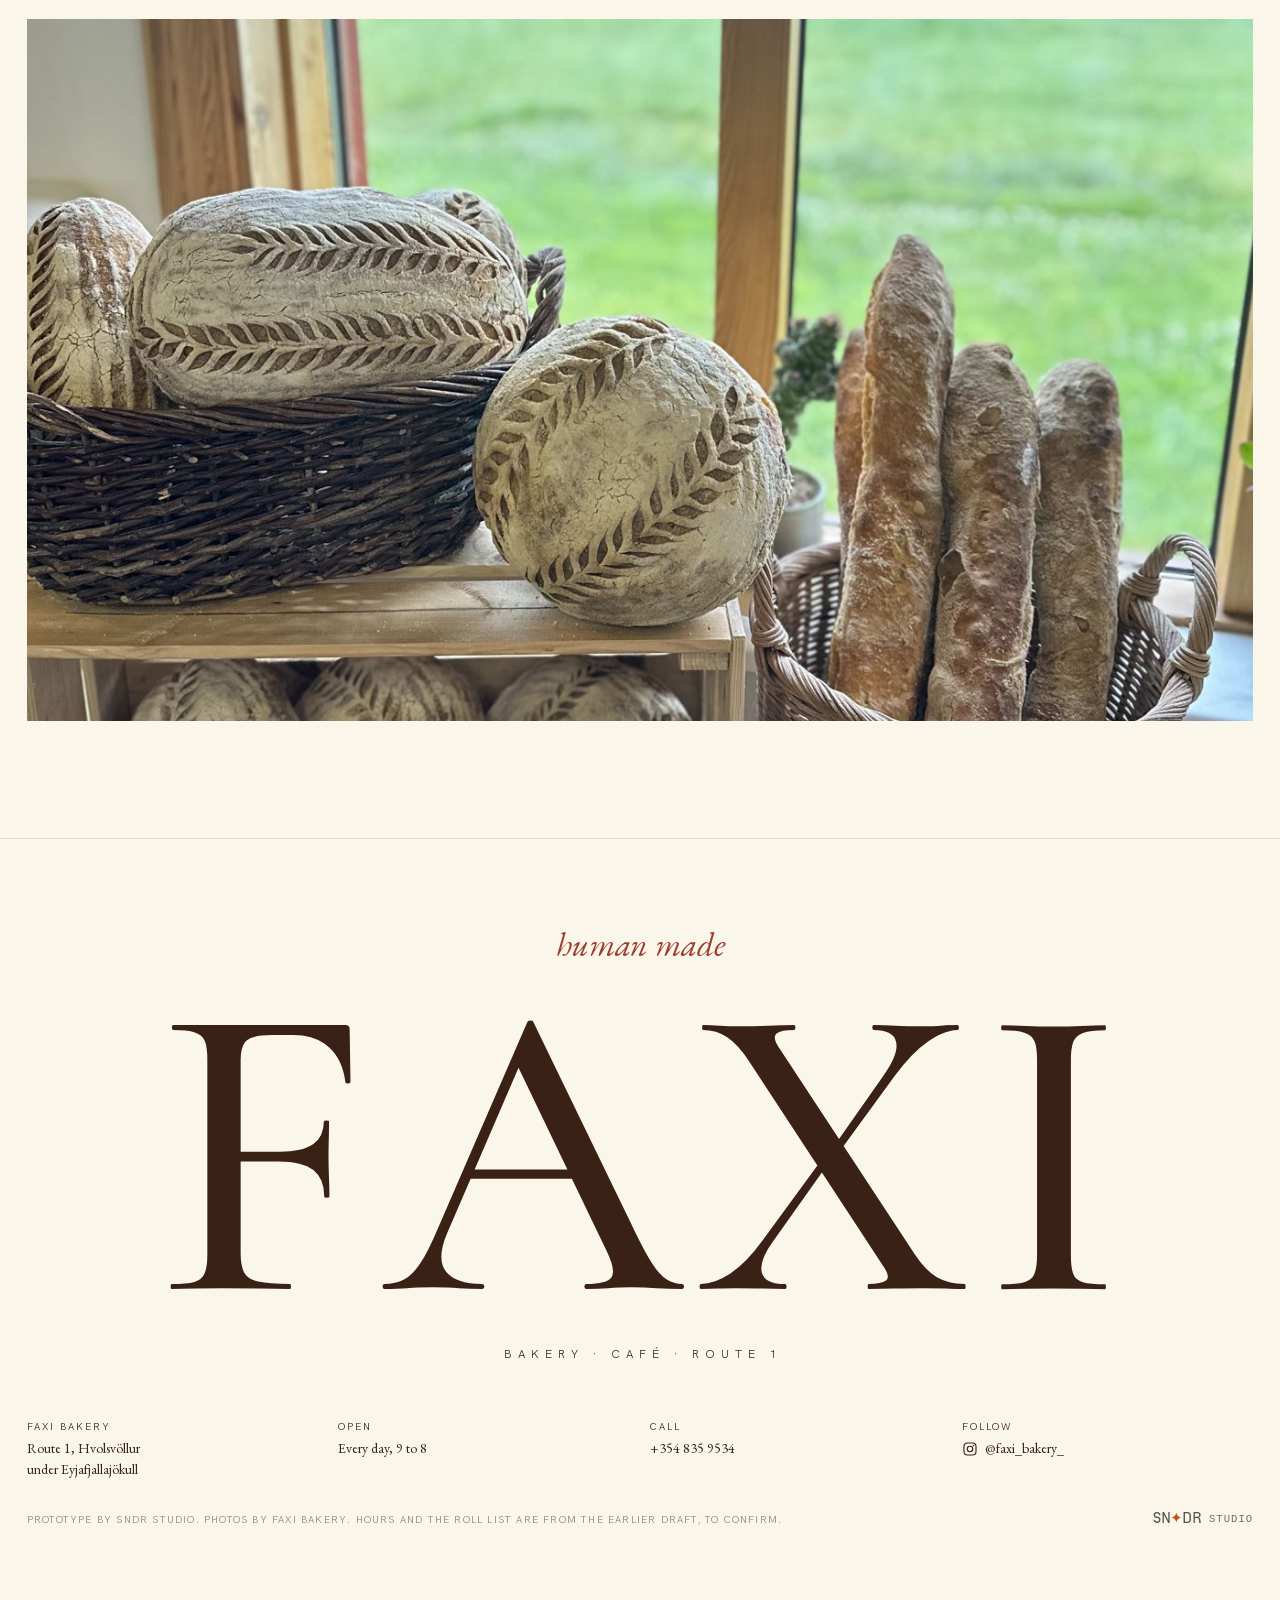
==== commit 97841f7b: "Deploy Faxi hybrid preview (noindex)" ====
--- a/index.html
+++ b/index.html
@@ -74,6 +74,16 @@
 .spiral svg { width: 100%; height: 100%; transition: transform .6s cubic-bezier(.22,1,.36,1); }
 .spiral:hover svg { transform: rotate(180deg); }
 
+
+/* Instagram shortcut, fixed bottom-right (mirrors the spiral bottom-left) */
+.social { position: fixed; z-index: 31; right: var(--pad); bottom: var(--pad); width: 46px; height: 46px; border-radius: 50%; display: grid; place-items: center;
+  background: rgba(251,246,234,.94); color: var(--wood); box-shadow: 0 10px 24px -12px rgba(30,18,10,.5); transform: scale(0);
+  transition: background .3s, color .3s; }
+.social svg { width: 22px; height: 22px; }
+.social:hover, .social:focus-visible { background: var(--wood); color: var(--cream); }
+.ig-inline { display: inline-flex; align-items: center; gap: 7px; }
+.ig-inline svg { width: 16px; height: 16px; }
+
 /* ── Statement (SB "our goal") ─────────────────────────────────── */
 .statement { position: relative; z-index: 2; background: var(--cream); padding: clamp(110px, 16vh, 190px) var(--pad) clamp(90px, 13vh, 160px); text-align: center; }
 .statement__text { font-family: var(--display); font-weight: 500; font-size: clamp(34px, 4.6vw, 68px); line-height: 1.06; letter-spacing: -.012em;
@@ -177,7 +187,7 @@
 .inset__frame img { width: 100%; height: 100%; object-fit: cover; object-position: 50% 58%; }
 
 /* ── Footer (LJ script + SB wordmark) ──────────────────────────── */
-.foot { position: relative; z-index: 2; background: var(--cream); padding: 0 var(--pad) var(--pad); border-top: 1px solid #3a211622; }
+.foot { position: relative; z-index: 2; background: var(--cream); padding: 0 var(--pad) calc(var(--pad) + 64px); border-top: 1px solid #3a211622; }
 .foot__kicker { text-align: center; font-family: var(--text); font-style: italic; color: var(--roof); font-size: clamp(26px, 2.6vw, 40px); padding-top: clamp(60px, 9vh, 110px); }
 .foot__mark { text-align: center; font-family: var(--display); font-weight: 500; color: var(--wood); line-height: .76; letter-spacing: .03em; padding: .06em 0 .04em .03em;
   font-size: 33vw; white-space: nowrap; overflow: hidden; }
@@ -257,9 +267,11 @@
   <span>Open 9 to 8</span>
 </aside>
 
-<a class="spiral" href="https://www.instagram.com/faxi_bakery_/" target="_blank" rel="noopener" aria-label="Faxi Bakery on Instagram">
+<a class="spiral" href="#top" aria-label="Back to the top">
   <svg viewBox="0 0 40 40" aria-hidden="true"><path d="M20 20c0-1.7 1.6-2.6 3-1.8 2 1.1 1.7 4.3-.4 5.3-3.1 1.5-6.6-1.1-6.4-4.4.3-4.2 4.8-6.6 8.6-5 4.8 2 6 8.3 2.6 12.1-3.9 4.4-11.2 4-14.6-.8-3.8-5.3-1.6-13 4.3-15.6 6.5-2.9 14.4.8 16.4 7.6" fill="none" stroke="currentColor" stroke-width="2.6" stroke-linecap="round"/></svg>
 </a>
+
+<a class="social" href="https://www.instagram.com/faxi_bakery_/" target="_blank" rel="noopener" aria-label="Faxi Bakery on Instagram"><svg viewBox="0 0 24 24" aria-hidden="true"><rect x="3" y="3" width="18" height="18" rx="5.2" fill="none" stroke="currentColor" stroke-width="1.7"/><circle cx="12" cy="12" r="4.1" fill="none" stroke="currentColor" stroke-width="1.7"/><circle cx="17.3" cy="6.7" r="1.15" fill="currentColor"/></svg></a>
 
 <main id="top">
   <section class="hero" aria-label="Faxi Bakery">
@@ -351,7 +363,7 @@
       <p><b>Faxi Bakery</b>Route 1, Hvolsvöllur<br>under Eyjafjallajökull</p>
       <p><b>Open</b>Every day, 9 to 8</p>
       <p><b>Call</b>+354 835 9534</p>
-      <p><b>Follow</b><a class="u" href="https://www.instagram.com/faxi_bakery_/" target="_blank" rel="noopener">@faxi_bakery_</a></p>
+      <p><b>Follow</b><a class="u ig-inline" href="https://www.instagram.com/faxi_bakery_/" target="_blank" rel="noopener" aria-label="Faxi Bakery on Instagram"><svg viewBox="0 0 24 24" aria-hidden="true"><rect x="3" y="3" width="18" height="18" rx="5.2" fill="none" stroke="currentColor" stroke-width="1.7"/><circle cx="12" cy="12" r="4.1" fill="none" stroke="currentColor" stroke-width="1.7"/><circle cx="17.3" cy="6.7" r="1.15" fill="currentColor"/></svg>@faxi_bakery_</a></p>
     </div>
     <div class="foot__end"><p class="note">Prototype by SNDR Studio. Photos by Faxi Bakery. Hours and the roll list are from the earlier draft, to confirm.</p><a class="sndr-badge" href="https://sndrstudio.is" target="_blank" rel="noreferrer"
   aria-label="Hannað af SNDR Studio" data-logotype
@@ -418,6 +430,7 @@
   if (!reduce) gsap.to('.hero__line', { autoAlpha: 0, ease: 'none', scrollTrigger: { start: 0, end: () => innerHeight * .45, scrub: true } });
 
   // Spiral mark appears after 60 px (MOTION #8, LJ star button)
+  gsap.to('.social', { scale: 1, duration: .5, ease: 'power1.inOut', startAt: { scale: 0 }, scrollTrigger: { start: 60, toggleActions: 'play none none reverse' } });
   gsap.to(spiral, { scale: 1, rotate: 0, duration: .5, ease: 'power1.inOut', startAt: { scale: 0, rotate: -90 },
     scrollTrigger: { start: 60, toggleActions: 'play none none reverse' } });
 
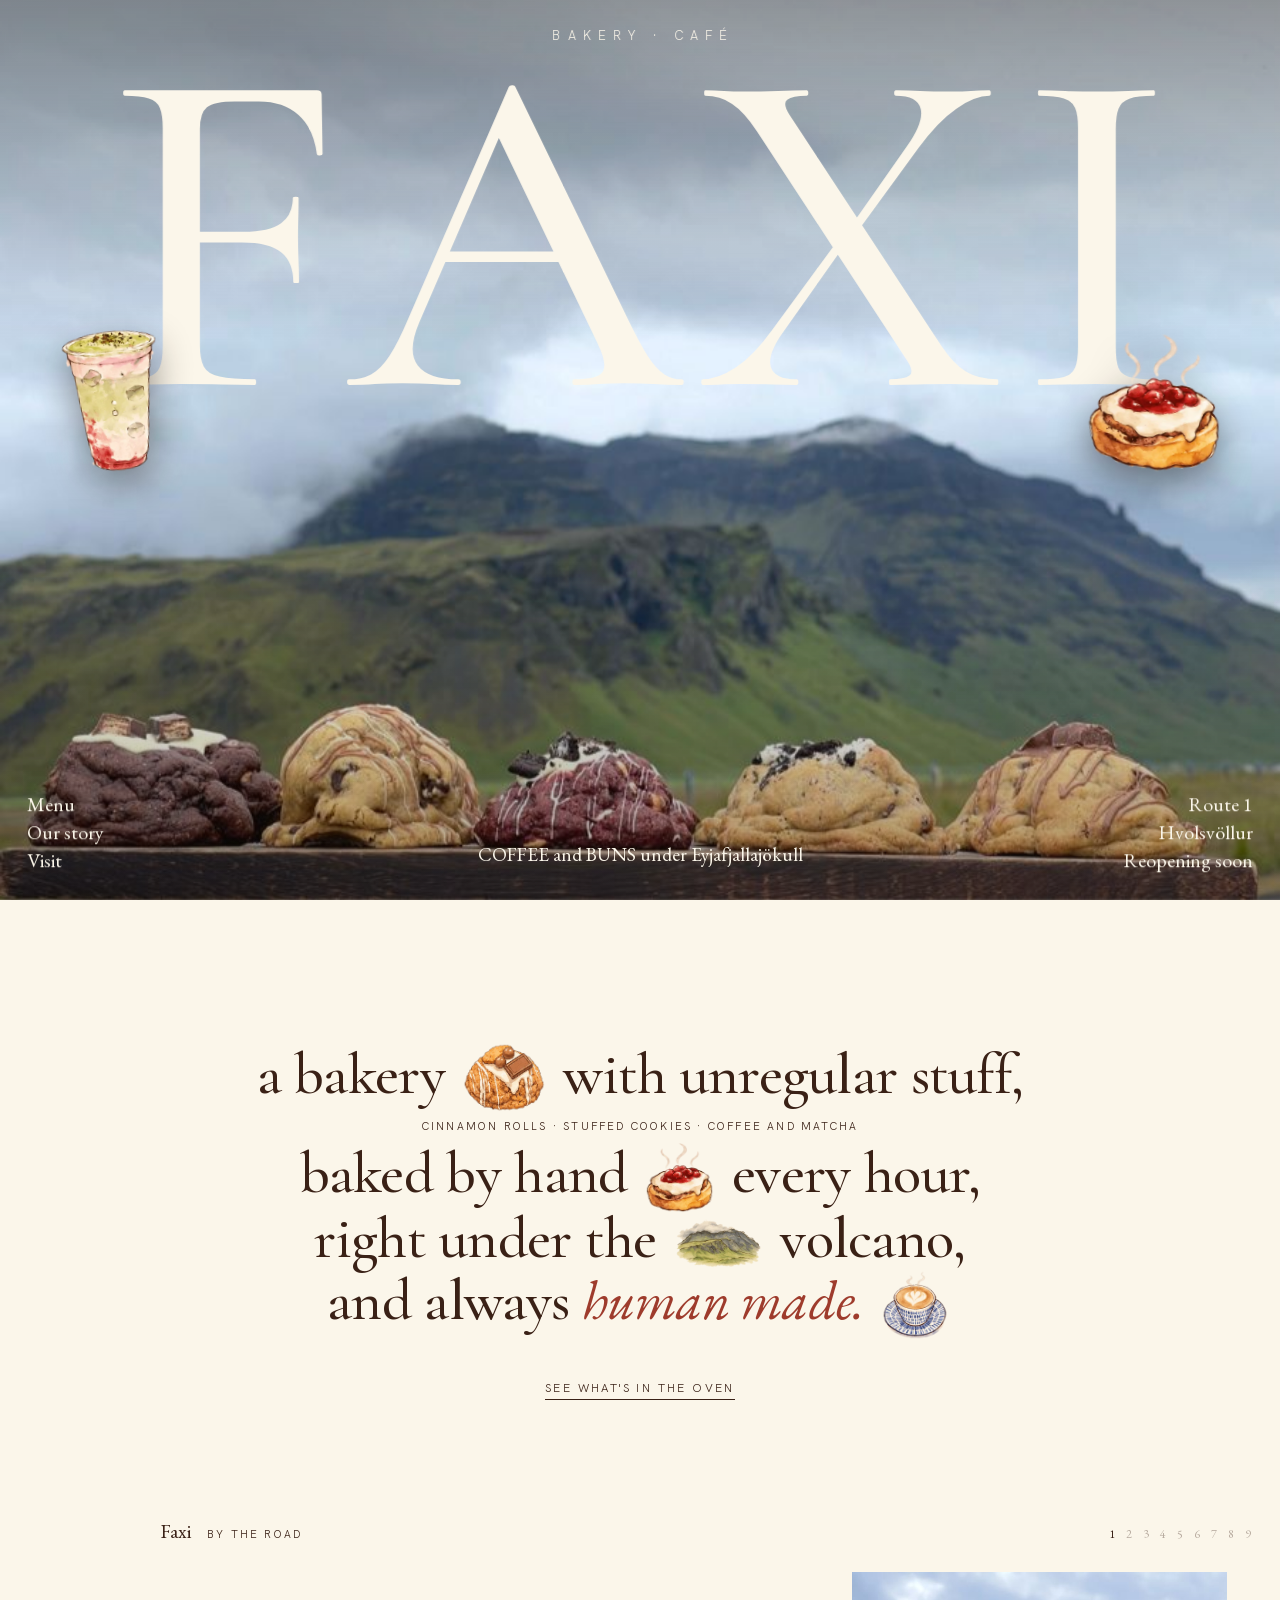
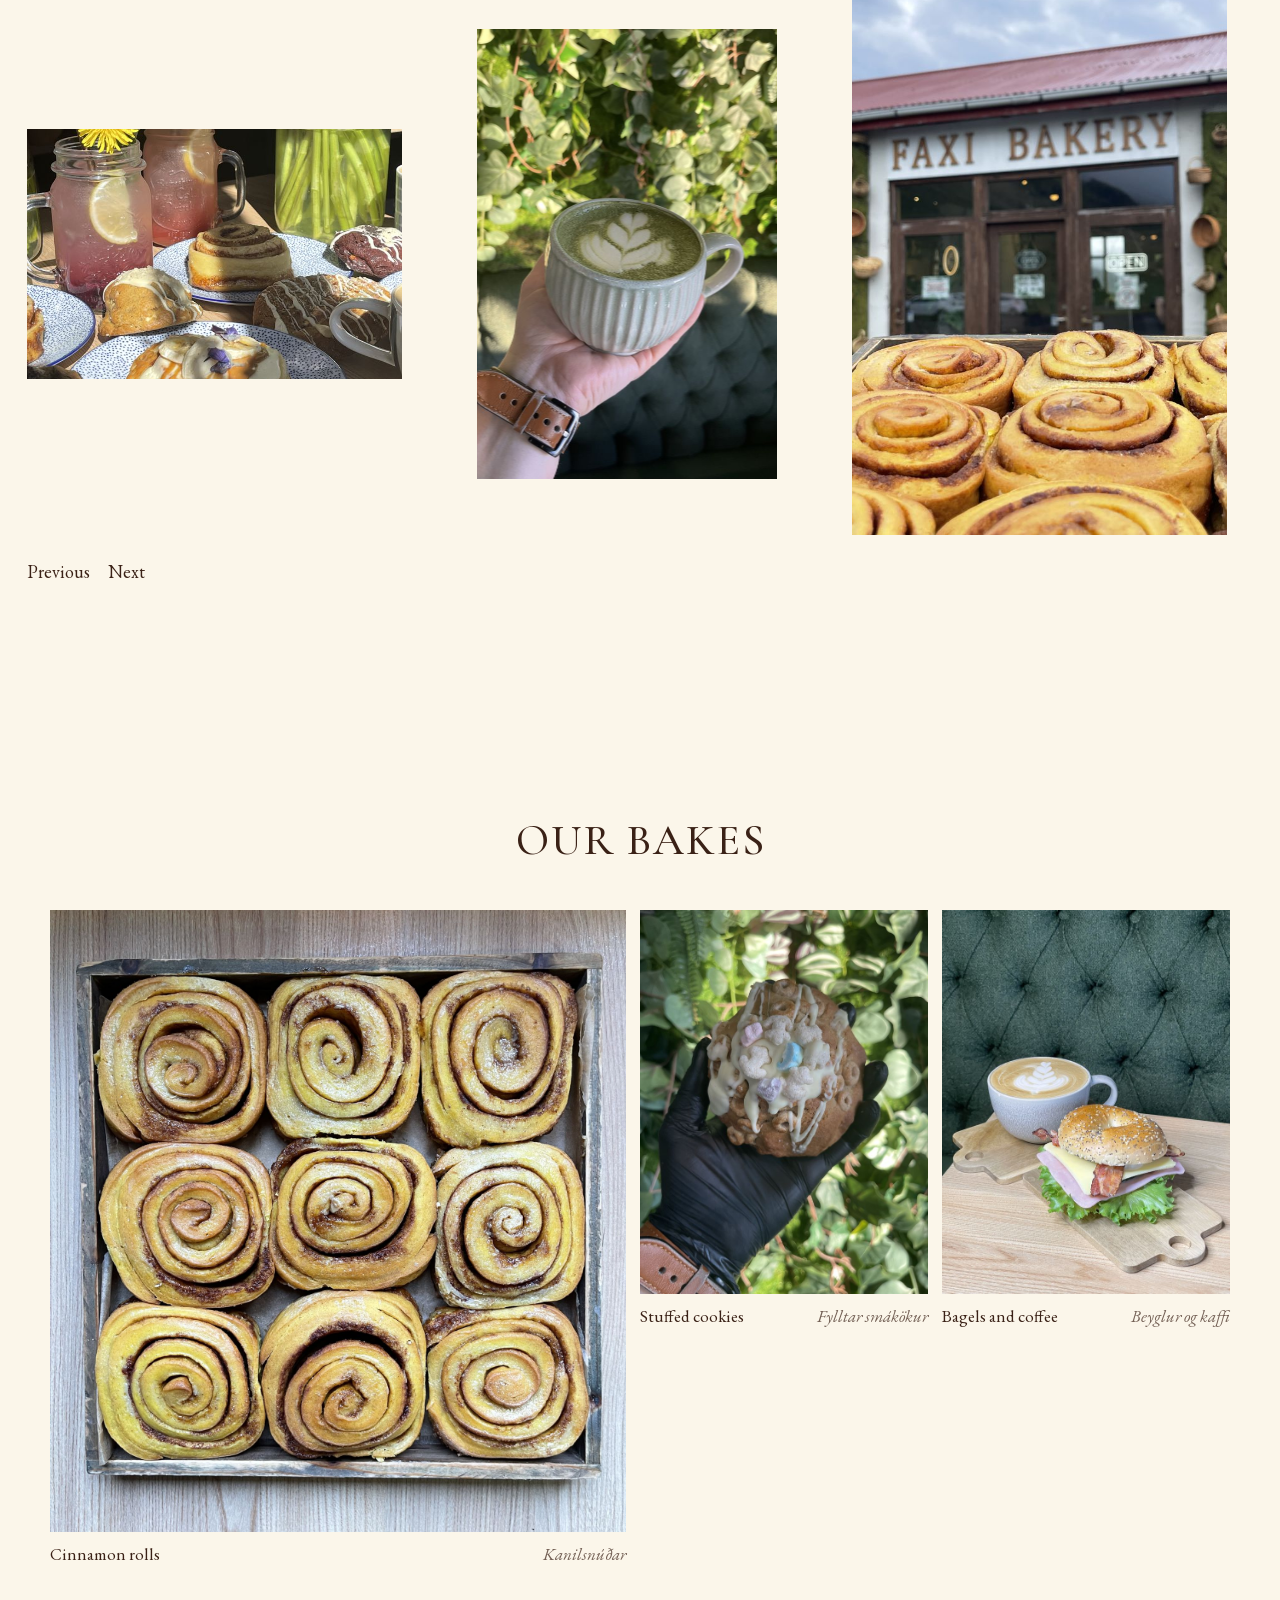
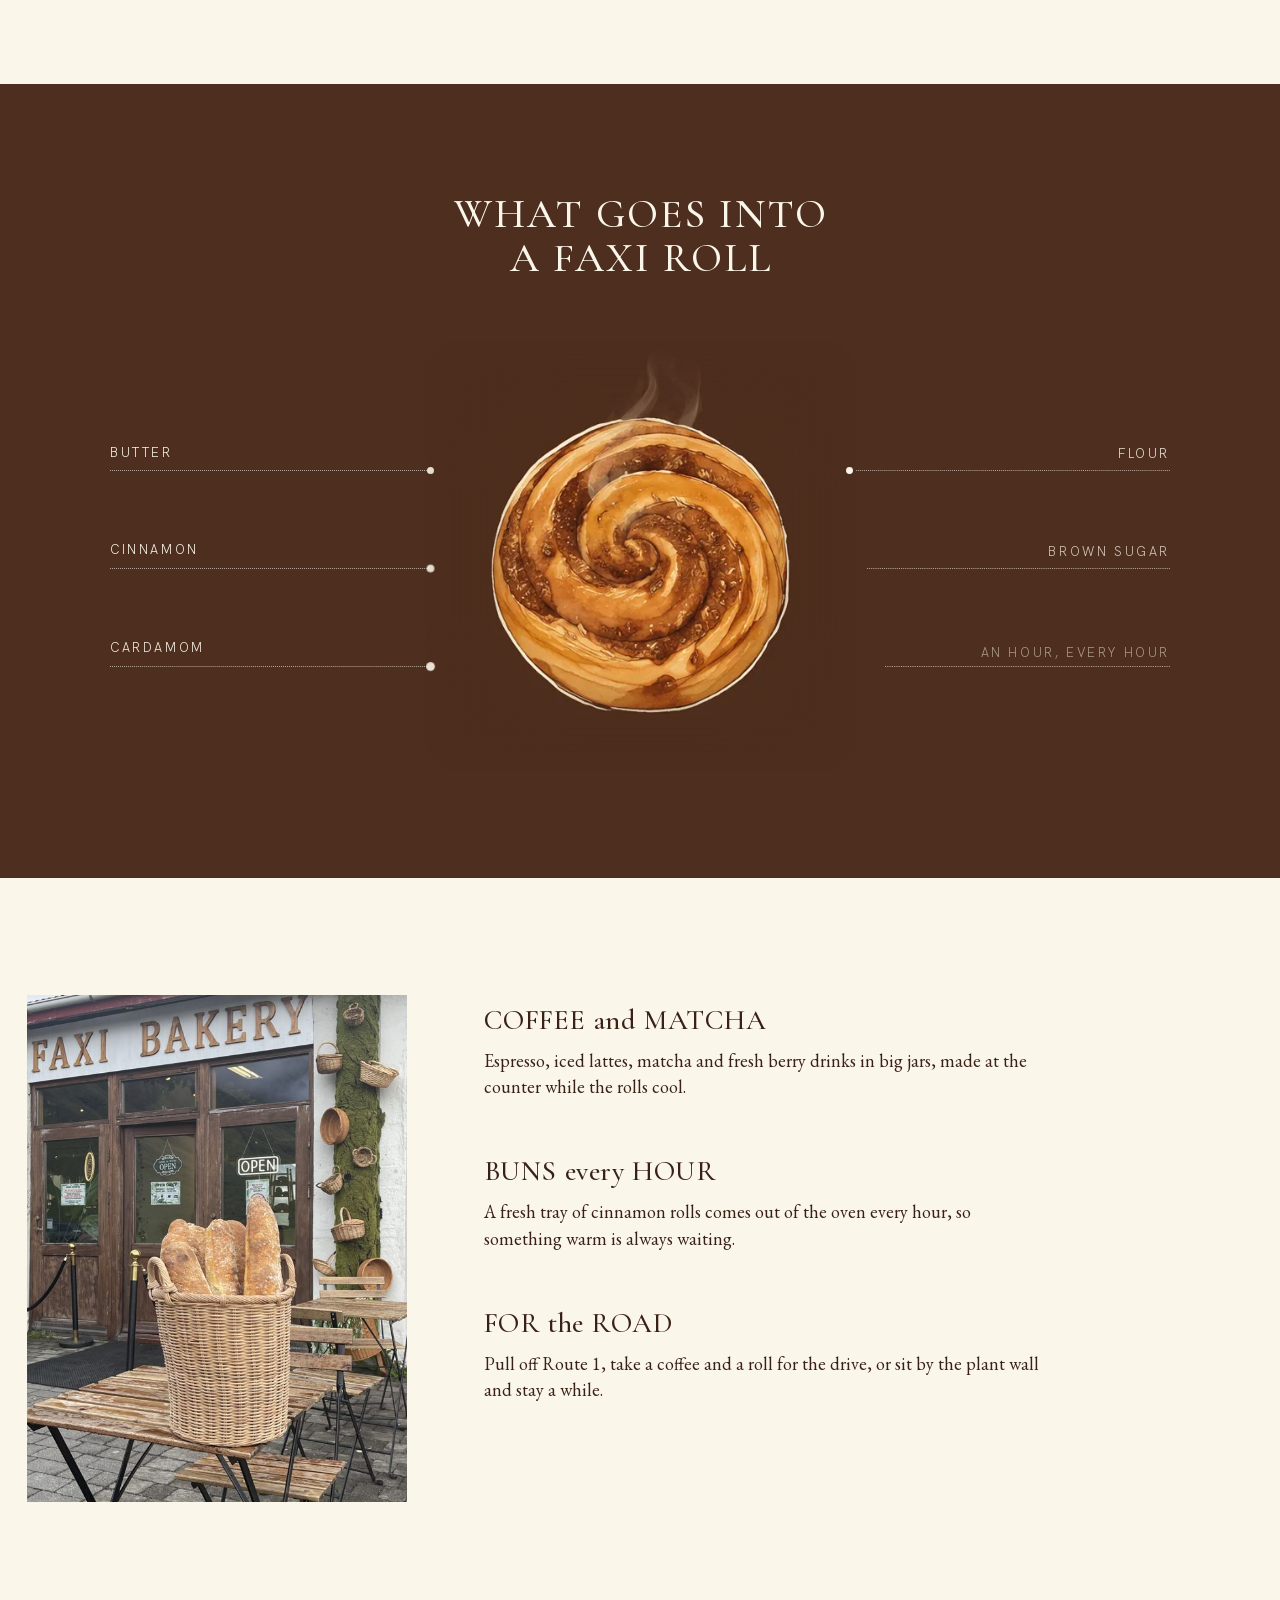
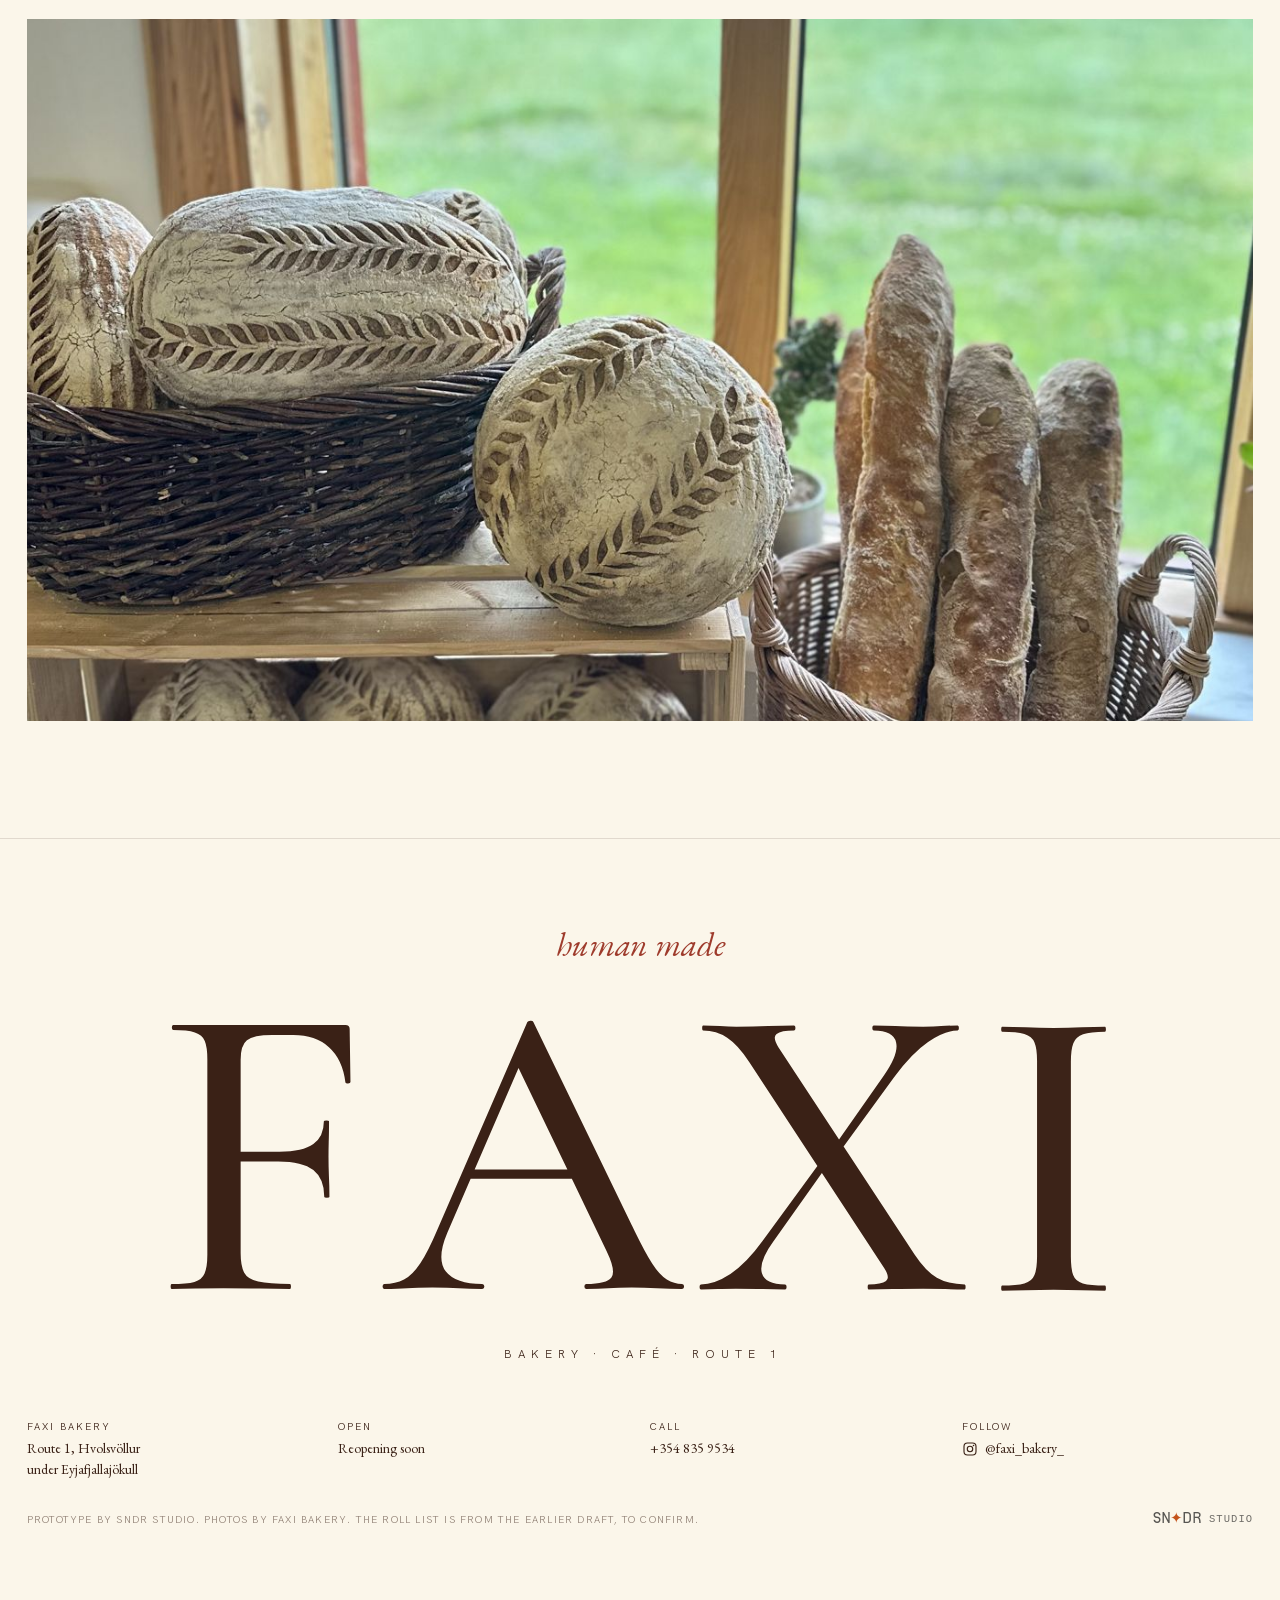
==== commit 9bf8238e: "Deploy Faxi hybrid preview (noindex)" ====
--- a/index.html
+++ b/index.html
@@ -264,7 +264,7 @@
 <aside class="info" aria-label="Where and when">
   <span>Route 1</span>
   <span>Hvolsvöllur</span>
-  <span>Open 9 to 8</span>
+  <span>Reopening soon</span>
 </aside>
 
 <a class="spiral" href="#top" aria-label="Back to the top">
@@ -361,11 +361,11 @@
     <p class="foot__sub">Bakery · Café · Route 1</p>
     <div class="foot__cols">
       <p><b>Faxi Bakery</b>Route 1, Hvolsvöllur<br>under Eyjafjallajökull</p>
-      <p><b>Open</b>Every day, 9 to 8</p>
+      <p><b>Open</b>Reopening soon</p>
       <p><b>Call</b>+354 835 9534</p>
       <p><b>Follow</b><a class="u ig-inline" href="https://www.instagram.com/faxi_bakery_/" target="_blank" rel="noopener" aria-label="Faxi Bakery on Instagram"><svg viewBox="0 0 24 24" aria-hidden="true"><rect x="3" y="3" width="18" height="18" rx="5.2" fill="none" stroke="currentColor" stroke-width="1.7"/><circle cx="12" cy="12" r="4.1" fill="none" stroke="currentColor" stroke-width="1.7"/><circle cx="17.3" cy="6.7" r="1.15" fill="currentColor"/></svg>@faxi_bakery_</a></p>
     </div>
-    <div class="foot__end"><p class="note">Prototype by SNDR Studio. Photos by Faxi Bakery. Hours and the roll list are from the earlier draft, to confirm.</p><a class="sndr-badge" href="https://sndrstudio.is" target="_blank" rel="noreferrer"
+    <div class="foot__end"><p class="note">Prototype by SNDR Studio. Photos by Faxi Bakery. The roll list is from the earlier draft, to confirm.</p><a class="sndr-badge" href="https://sndrstudio.is" target="_blank" rel="noreferrer"
   aria-label="Hannað af SNDR Studio" data-logotype
   style="--sndr-ink:rgba(23,23,23,0.72);--sndr-ember:#C4531B">
   <span class="sndr-badge-mark">SN<span class="sndr-badge-star">✦</span>DR</span>
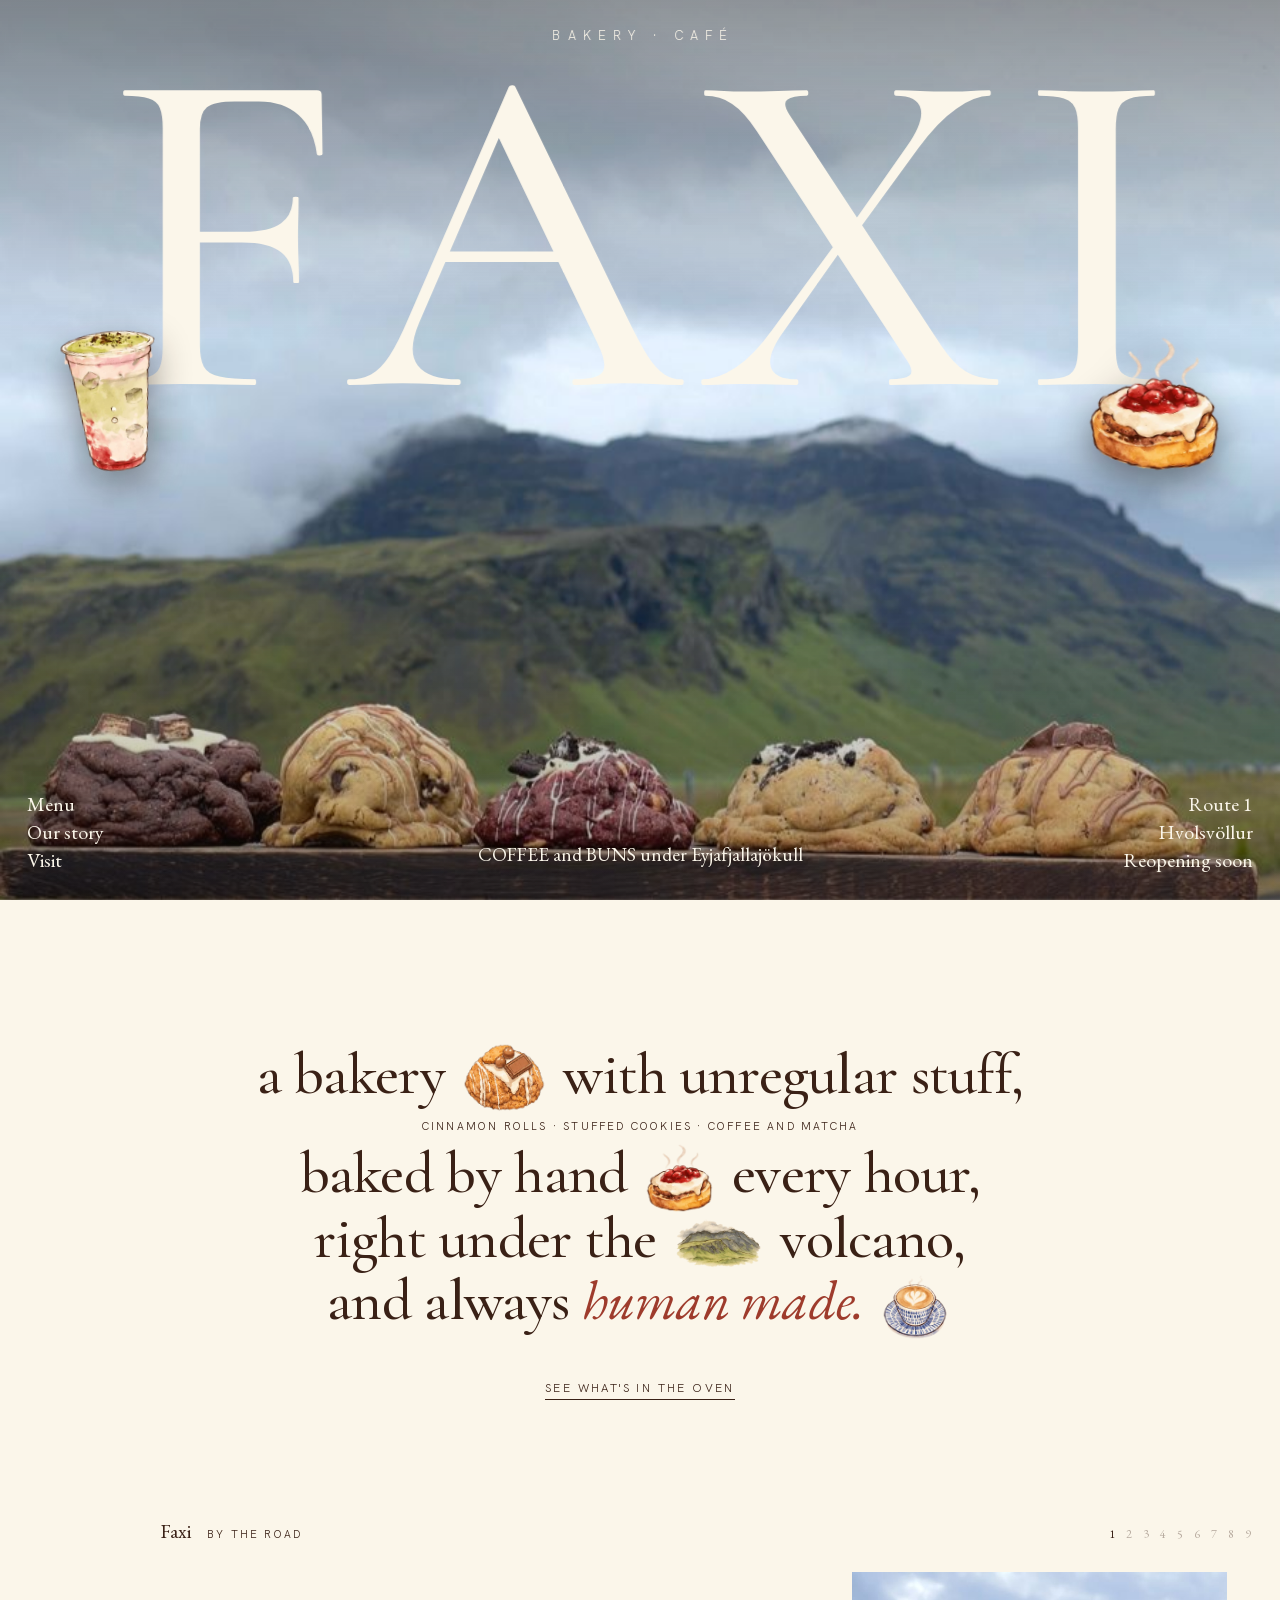
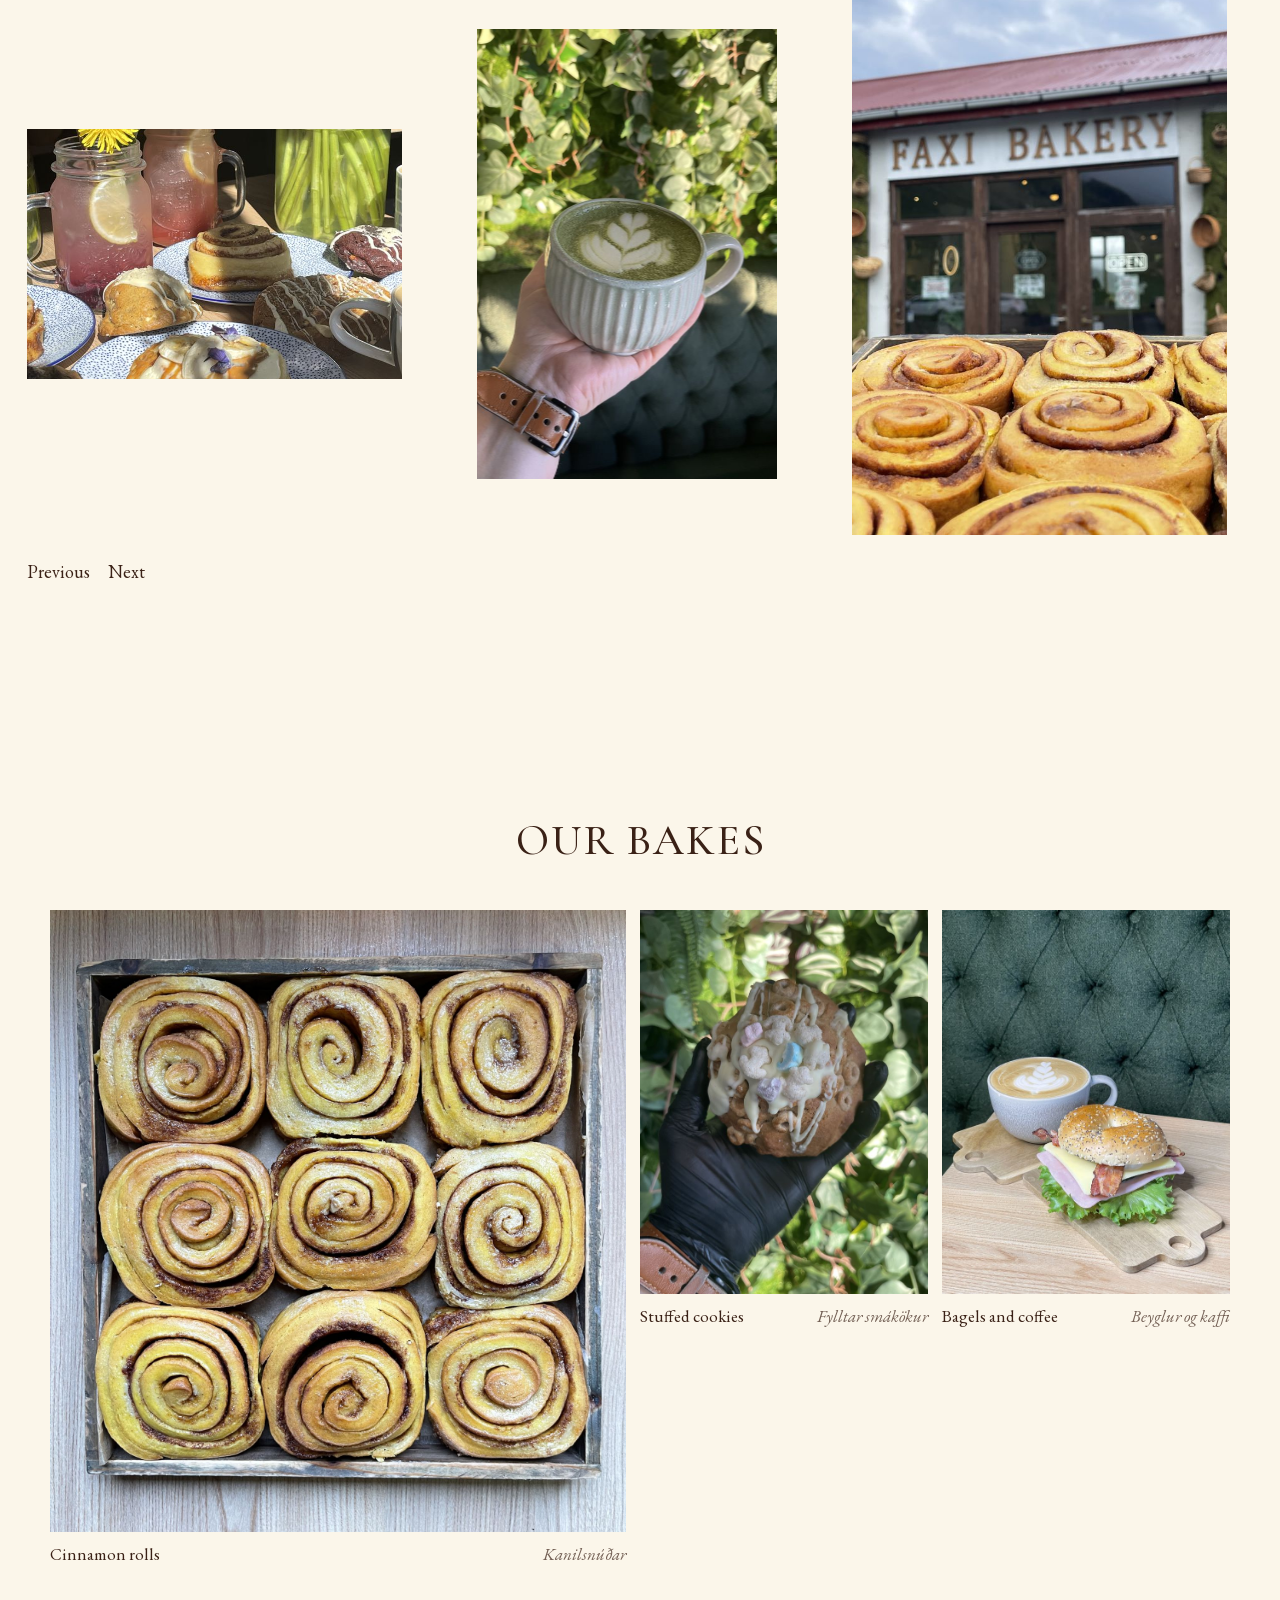
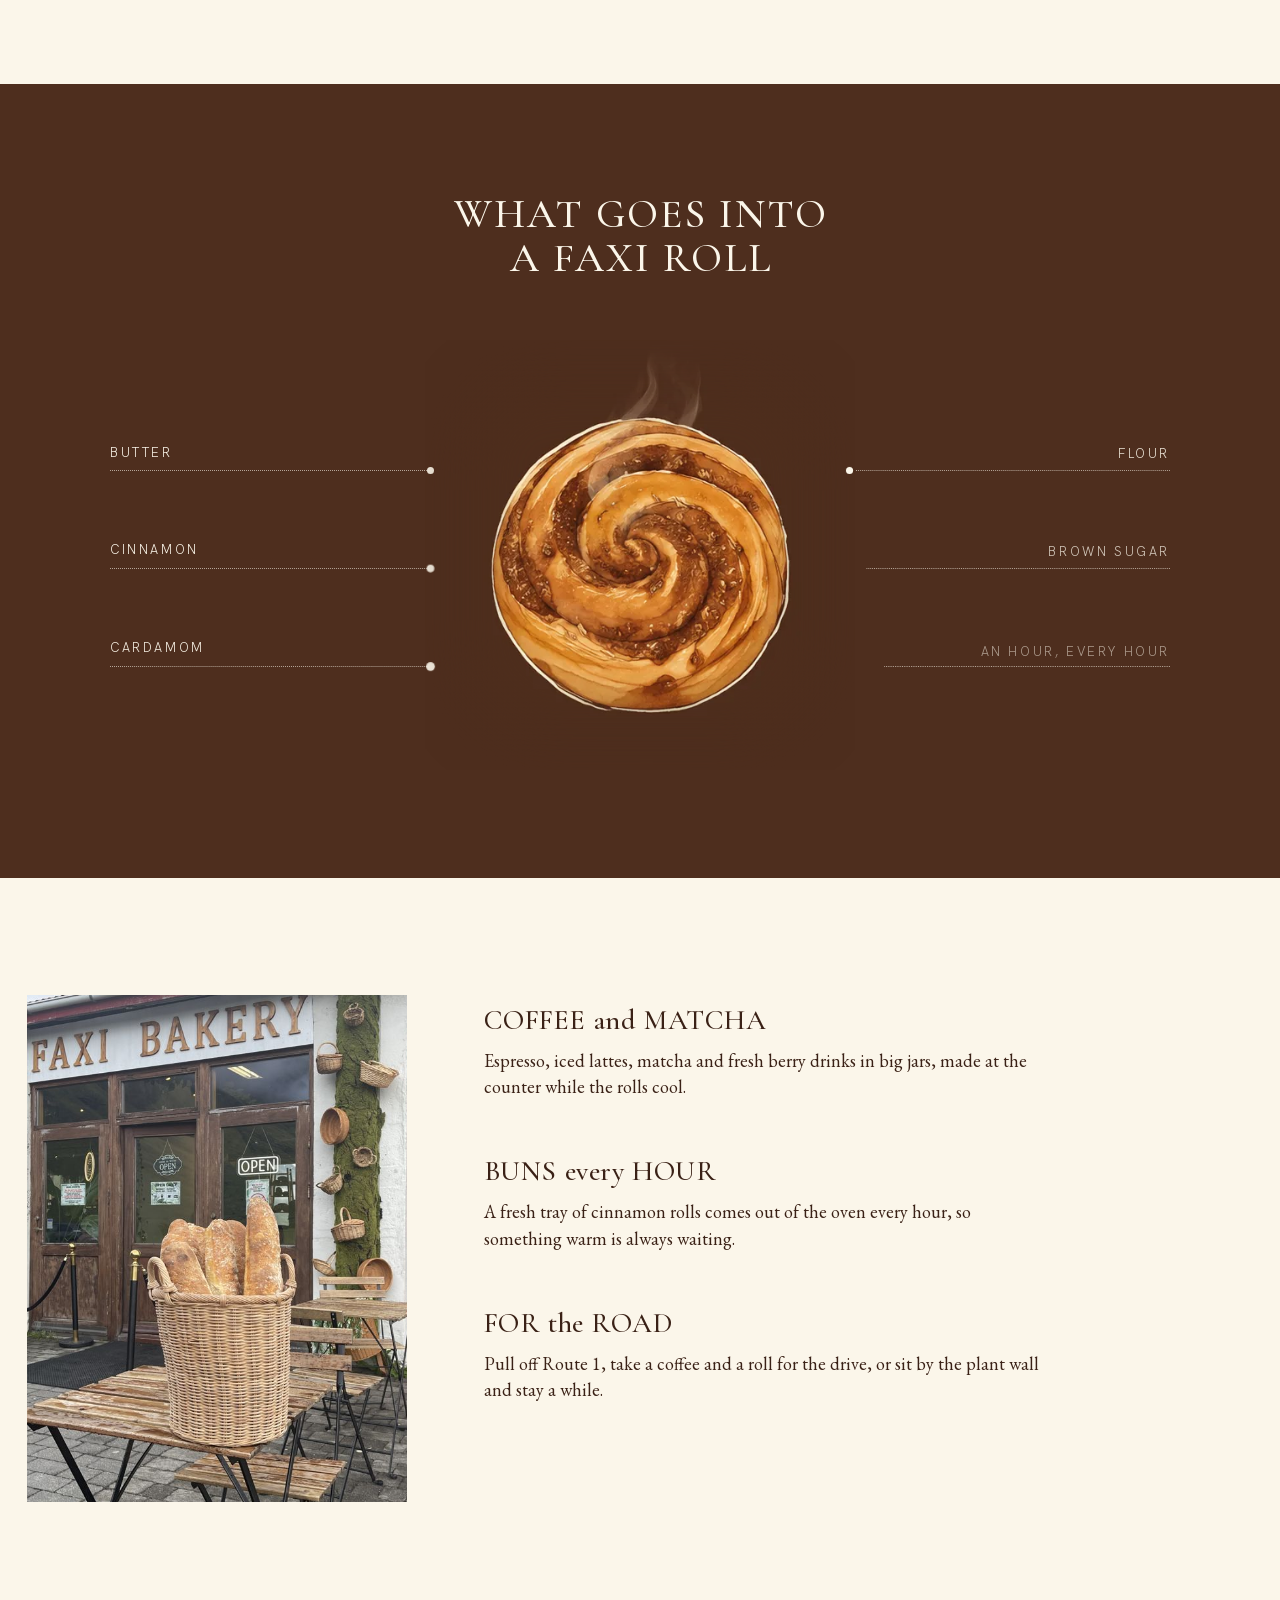
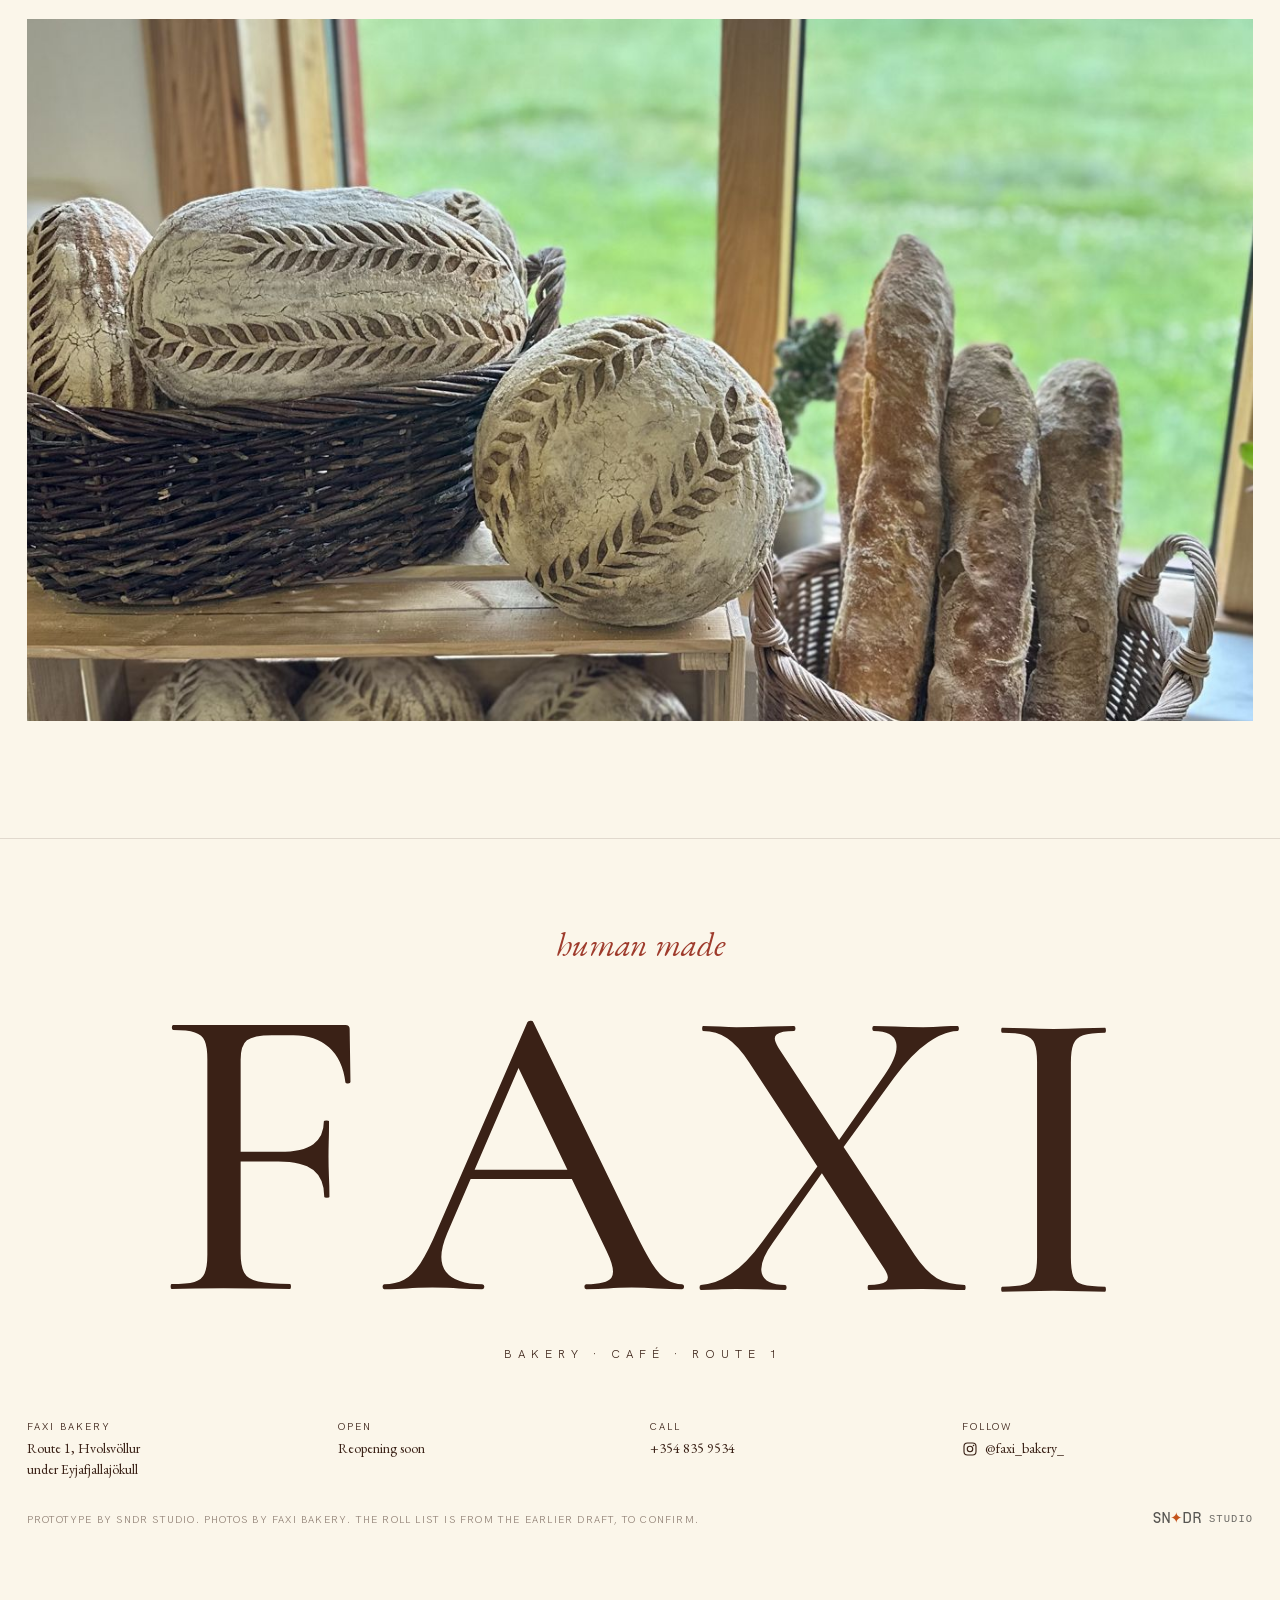
==== commit 7a608937: "Deploy Faxi hybrid preview (noindex)" ====
--- a/index.html
+++ b/index.html
@@ -25,6 +25,7 @@
 html { -webkit-text-size-adjust: 100%; }
 body { background: var(--cream); color: var(--wood); font-family: var(--text); font-size: 18px; line-height: 1.45; }
 a { color: inherit; text-decoration: none; }
+section[id], footer[id] { scroll-margin-top: calc(var(--pad) * 2 + 70px); }
 img { display: block; max-width: 100%; }
 :focus-visible { outline: 1.5px solid currentColor; outline-offset: 4px; }
 
@@ -43,7 +44,7 @@
 .hero::before { content: ''; position: absolute; inset: 0; z-index: 1; pointer-events: none;
   background: linear-gradient(180deg, rgba(30,18,10,.42) 0%, rgba(30,18,10,0) 38%, rgba(30,18,10,0) 62%, rgba(30,18,10,.38) 100%); }
 .hero__line { position: absolute; z-index: 2; left: 50%; bottom: calc(var(--pad) + 4px); translate: -50% 0; white-space: nowrap;
-  font-family: var(--text); font-size: clamp(17px, 1.5vw, 22px); }
+  font-family: var(--text); font-size: clamp(17px, 1.5vw, 22px); text-shadow: 0 1px 14px rgba(20,12,6,.55), 0 0 2px rgba(20,12,6,.35); }
 
 /* Wordmark: one centre axis. Fixed, scrubbed into a centred header logo (LJ mechanic, measured) */
 .wordmark { position: fixed; z-index: 30; top: var(--pad); left: 50%; transform-origin: 50% 0; text-align: center;
@@ -215,7 +216,7 @@
   .aside { max-width: 24em; }
   .nav, .info { font-size: 16px; line-height: 21px; }
   .bar { height: calc(var(--pad) * 2 + 60px); }
-  .hero__line { white-space: normal; max-width: 80%; text-align: center; bottom: calc(var(--pad) + 80px); font-size: 19px; line-height: 1.2; }
+  .hero__line { white-space: normal; max-width: 80%; text-align: center; bottom: calc(var(--pad) + 200px); font-size: 20px; line-height: 1.2; }
   .gallery__head { padding-left: var(--pad); padding-top: 70px; }
   .slide--w { width: 260px; } .slide--n { width: 210px; }
   .slide--l { height: 174px; } .slide--m { height: 315px; } .slide--t { height: 390px; }
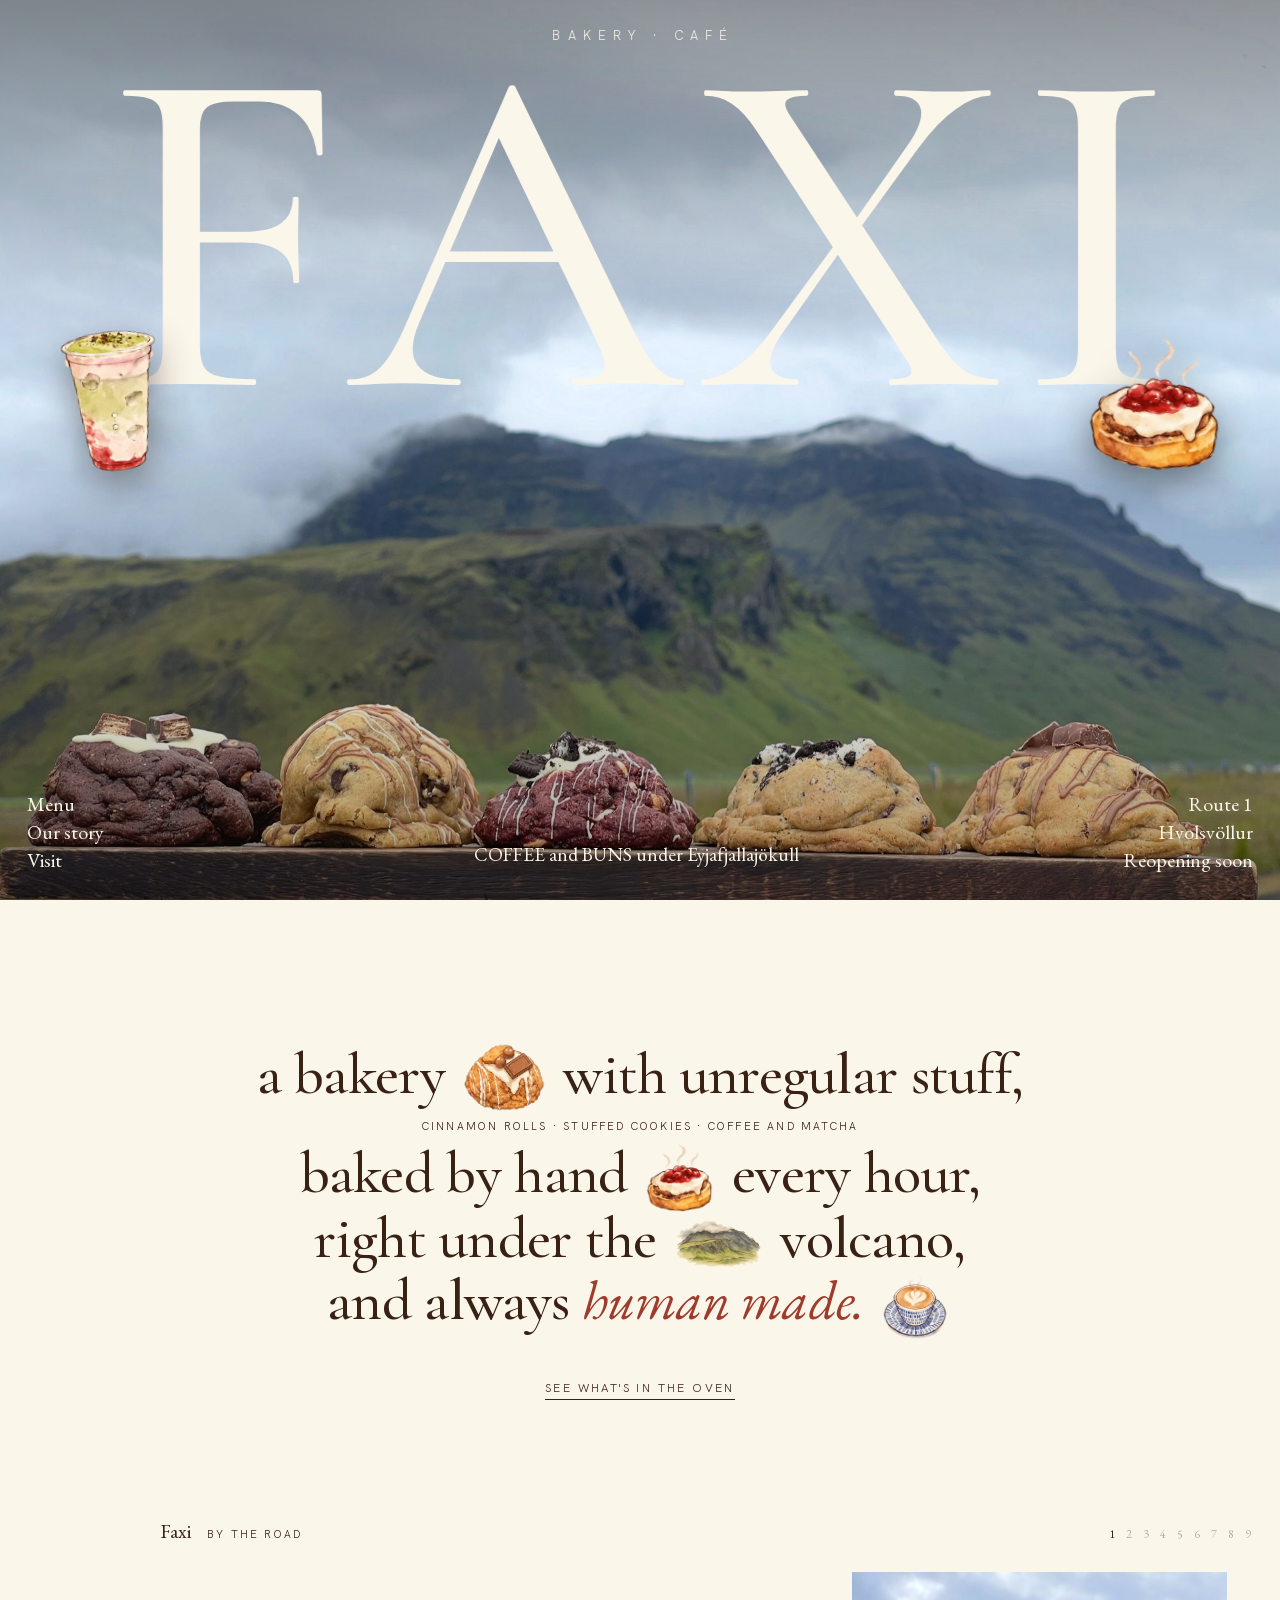
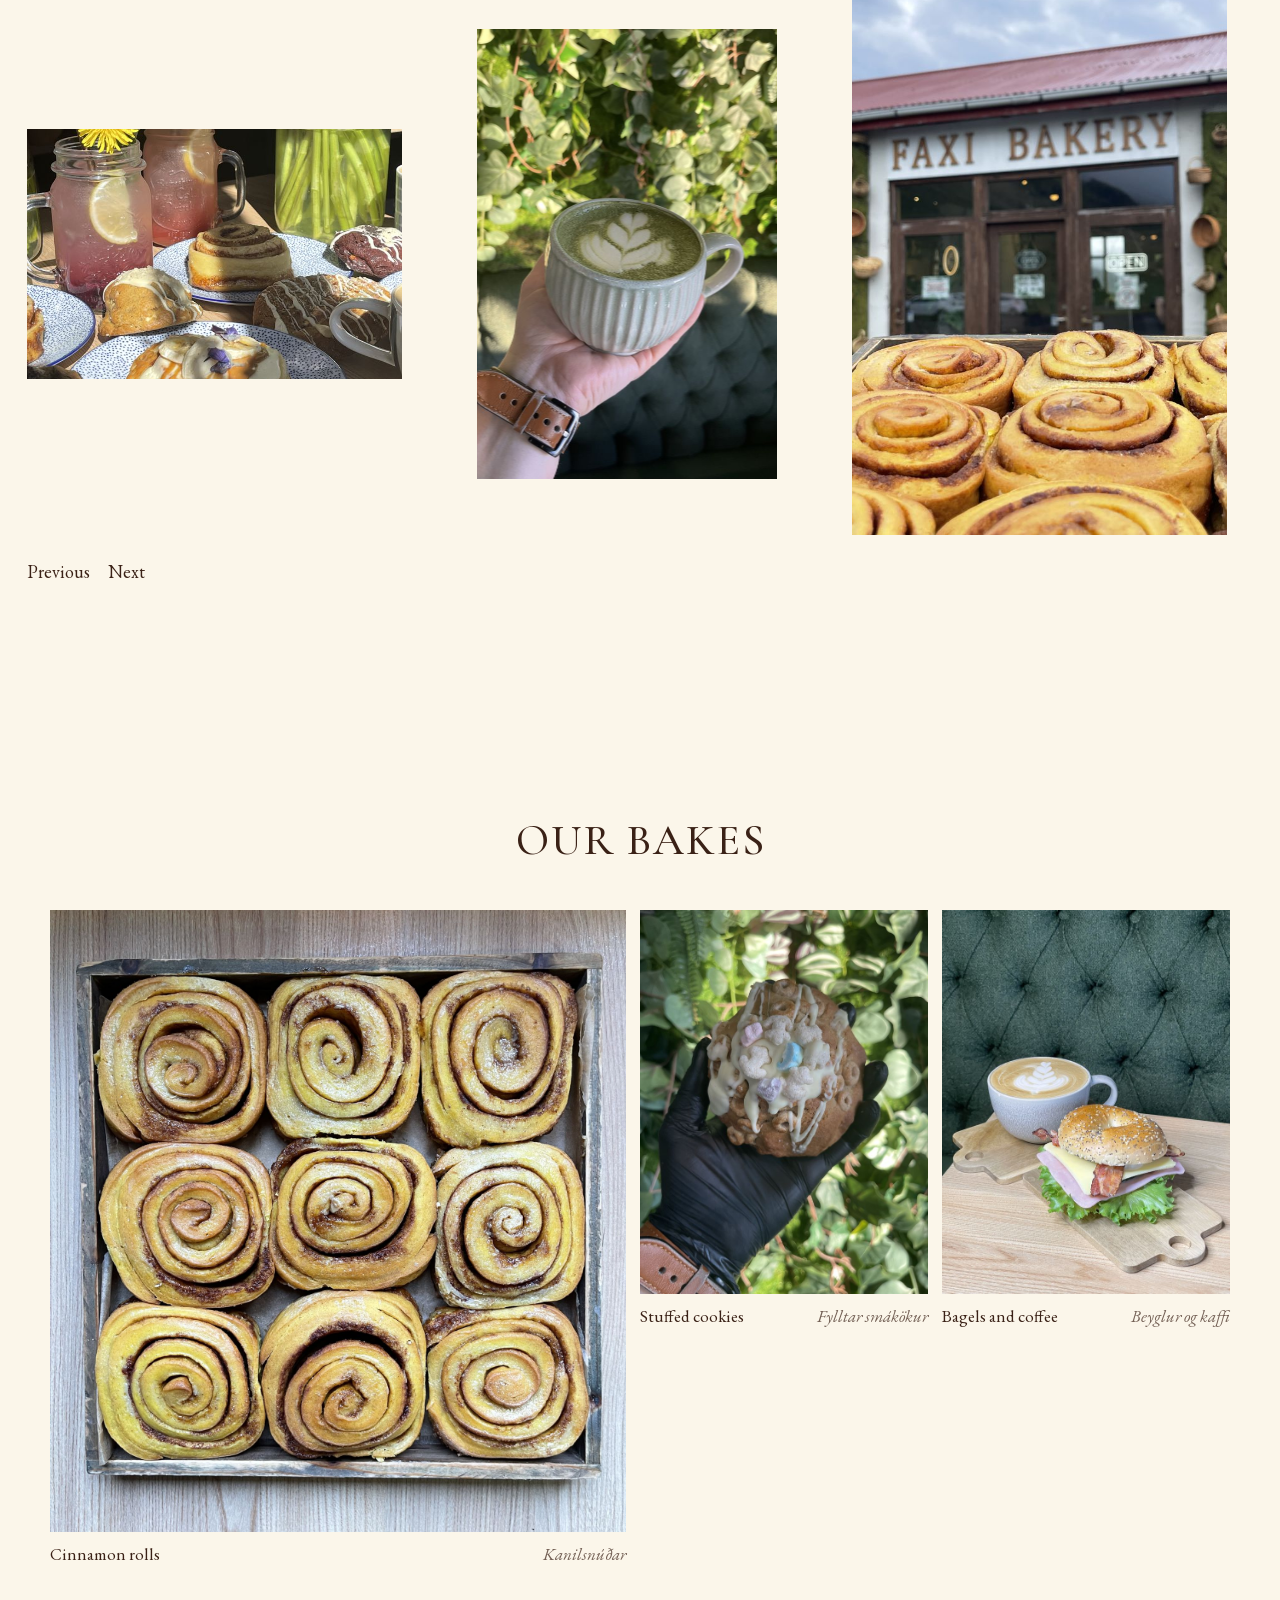
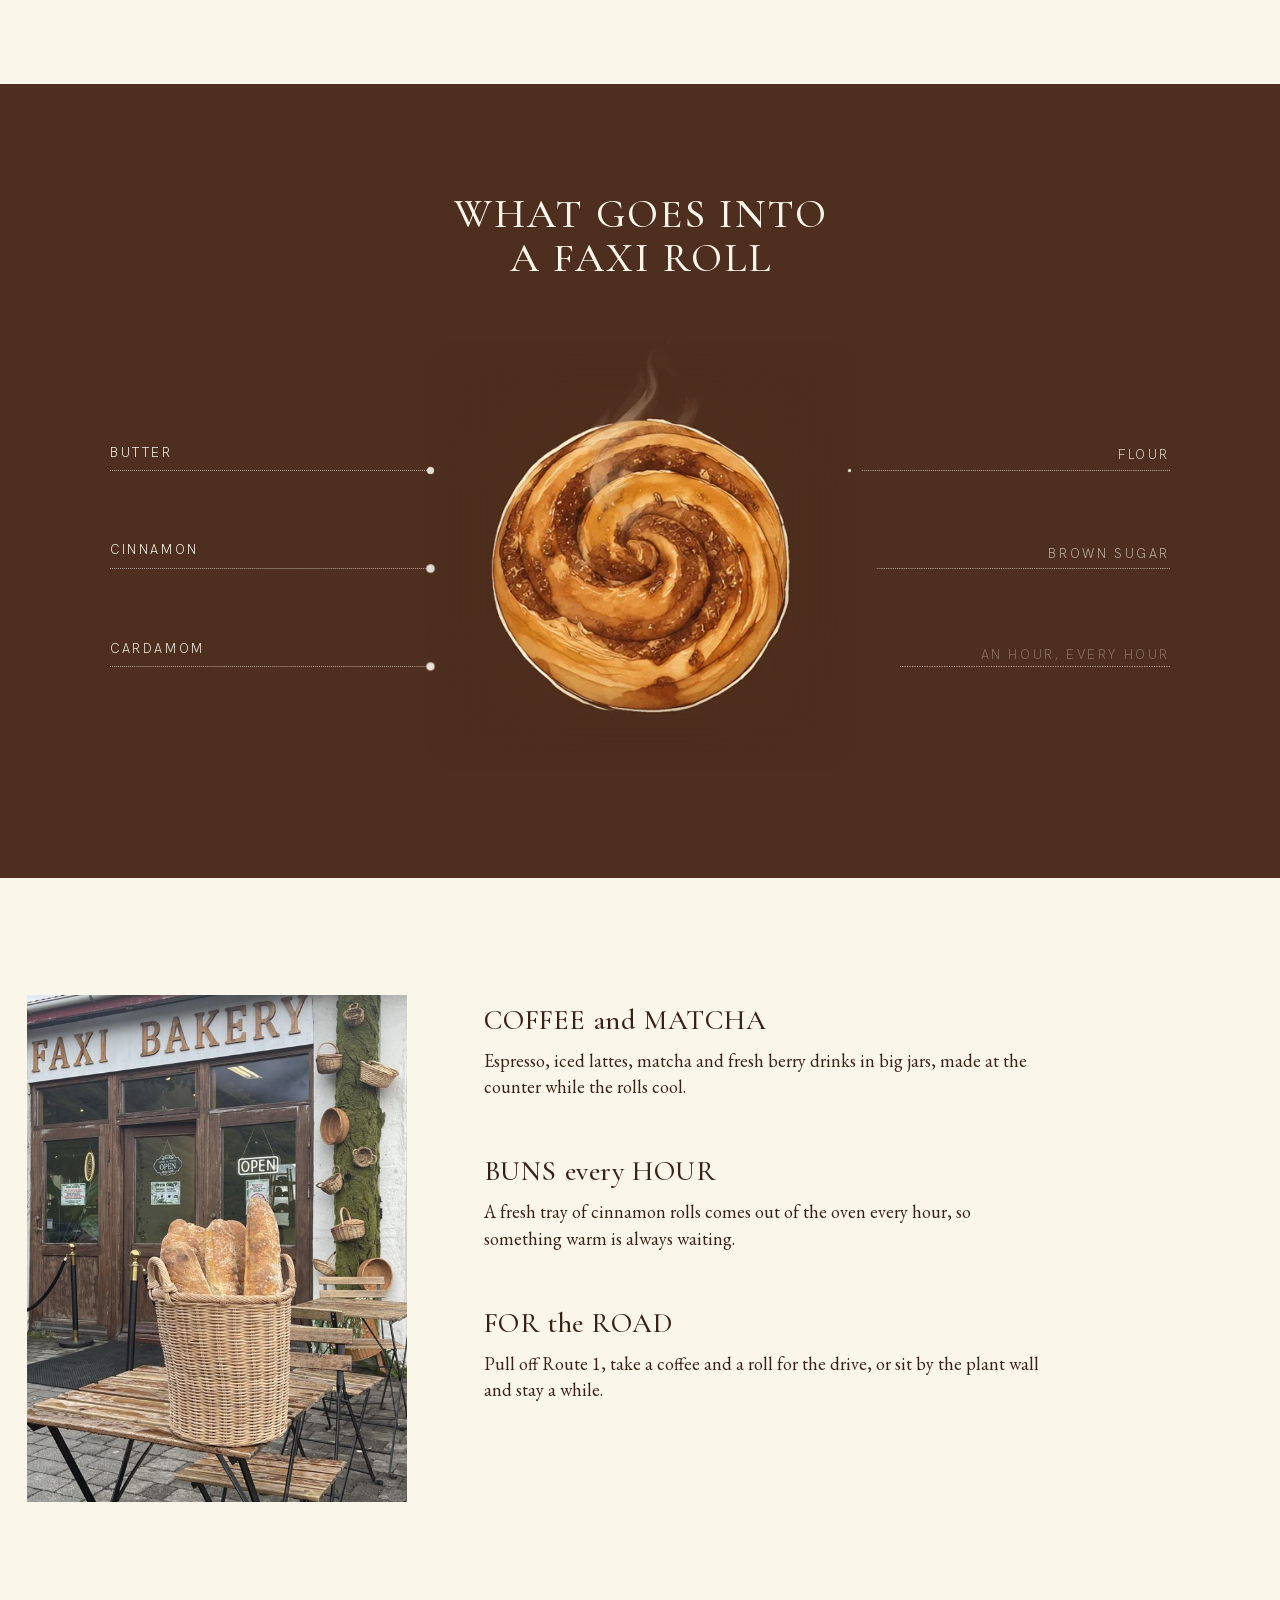
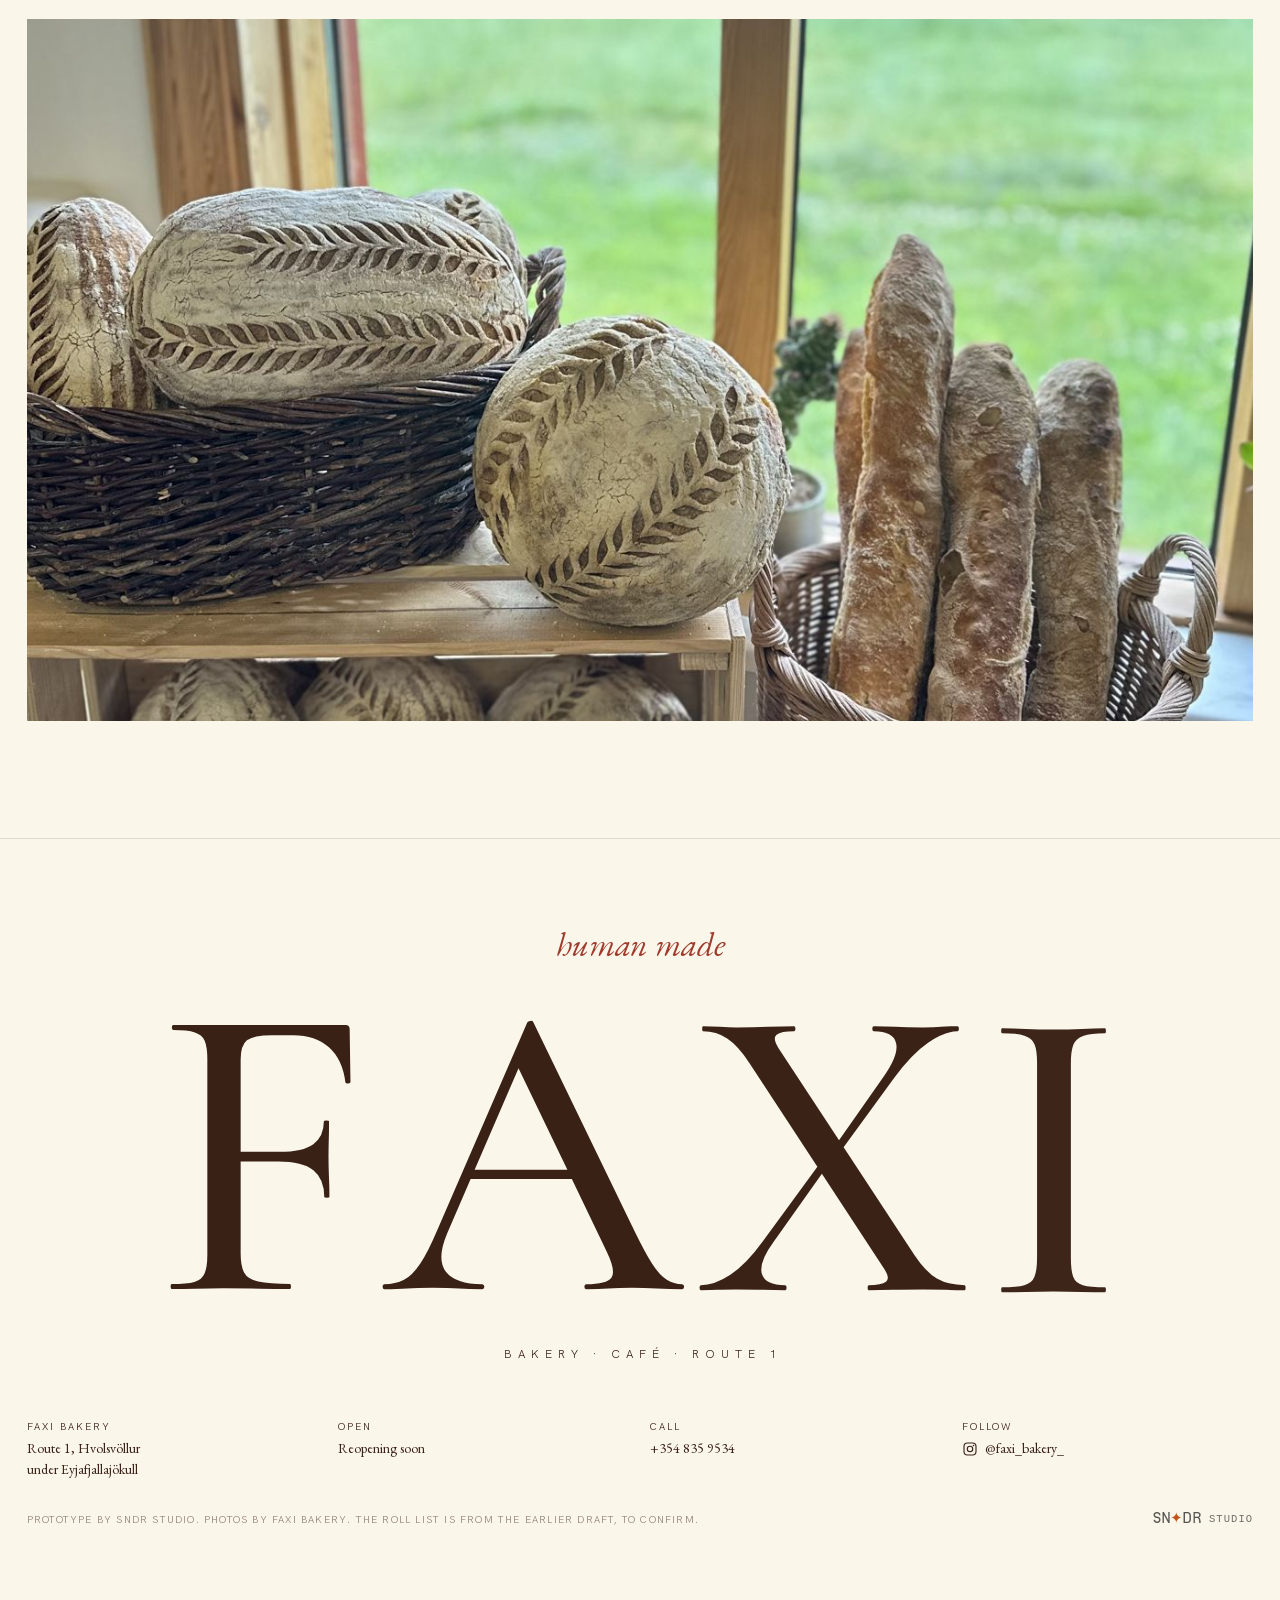
==== commit 96134335: "Deploy Faxi hybrid preview (noindex)" ====
--- a/index.html
+++ b/index.html
@@ -221,6 +221,7 @@
   .slide--w { width: 260px; } .slide--n { width: 210px; }
   .slide--l { height: 174px; } .slide--m { height: 315px; } .slide--t { height: 390px; }
   .track { gap: 40px; }
+  .gallery__nav { padding-left: calc(var(--pad) + 46px); }
   .bakes__grid { grid-template-columns: 1fr 1fr; gap: 10px; }
   .bake--big { grid-column: 1 / -1; }
   .bake__meta { font-size: 15px; flex-direction: column; gap: 0; }
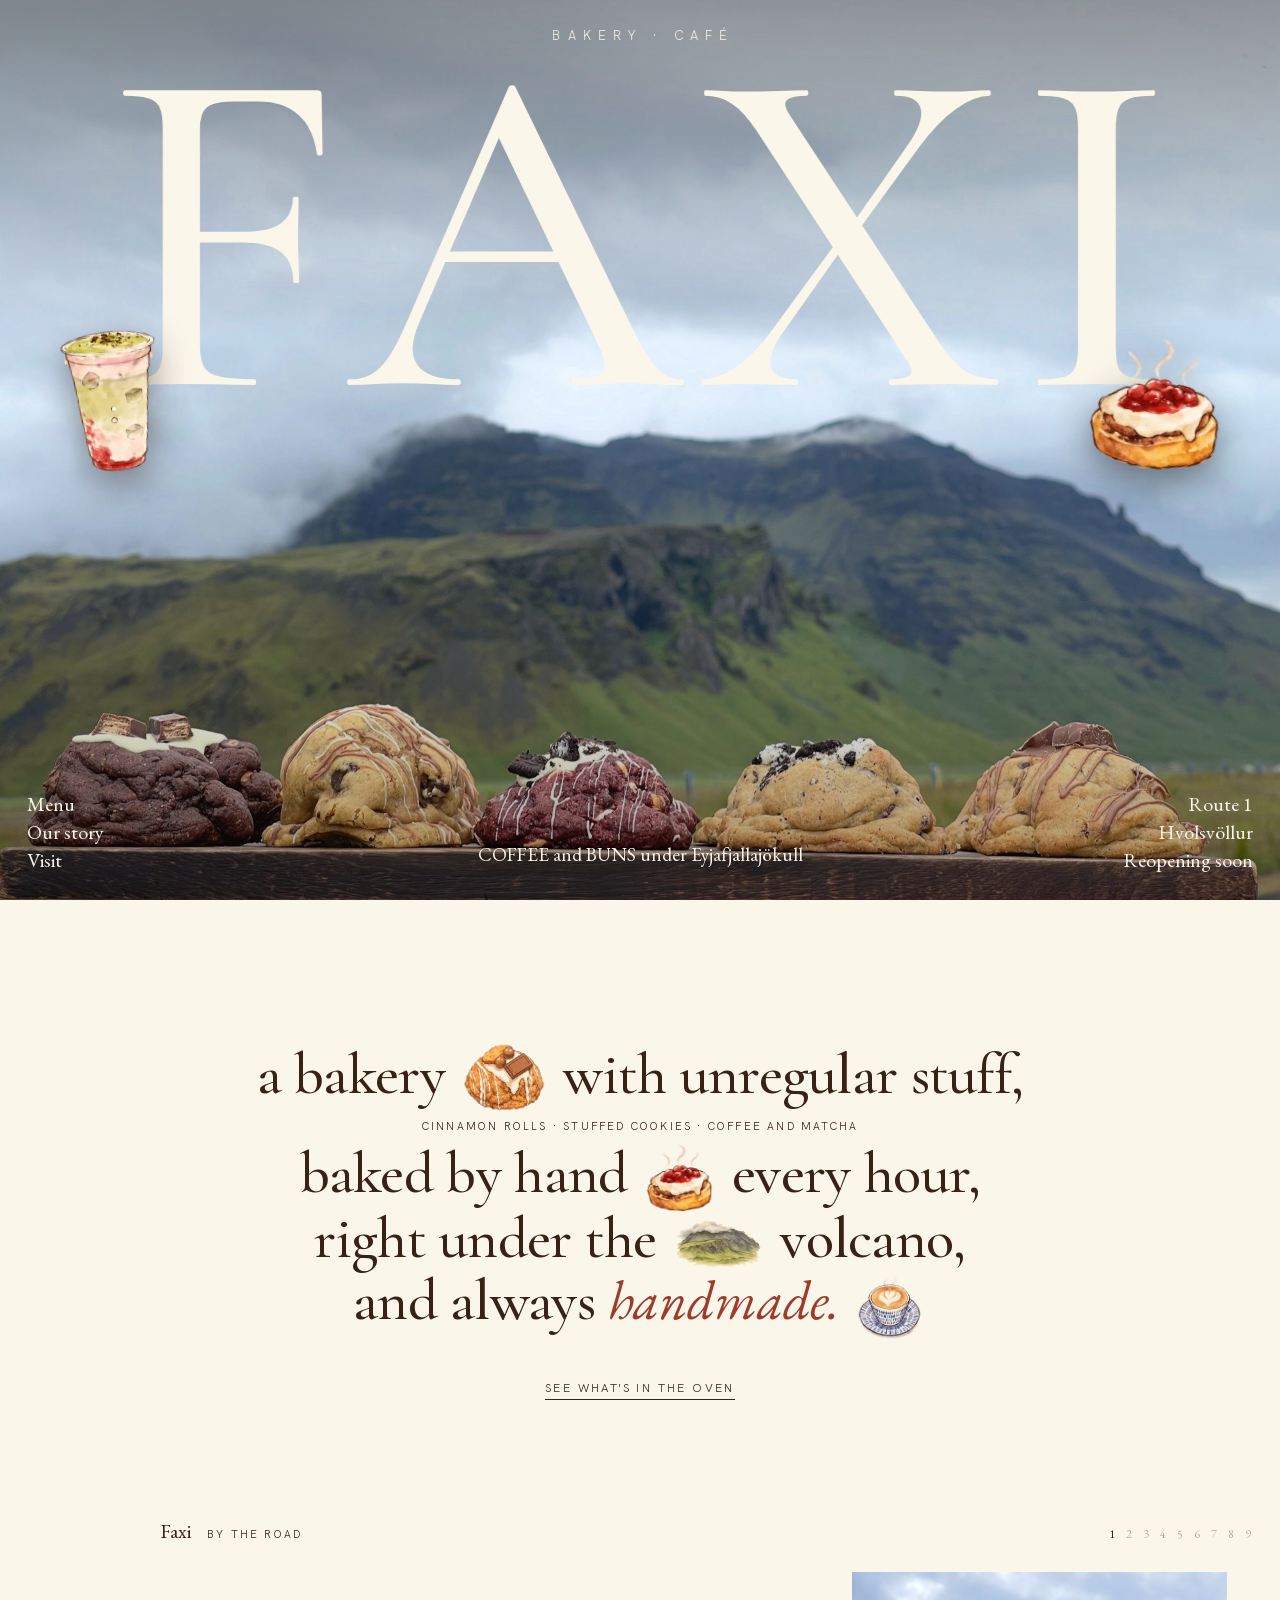
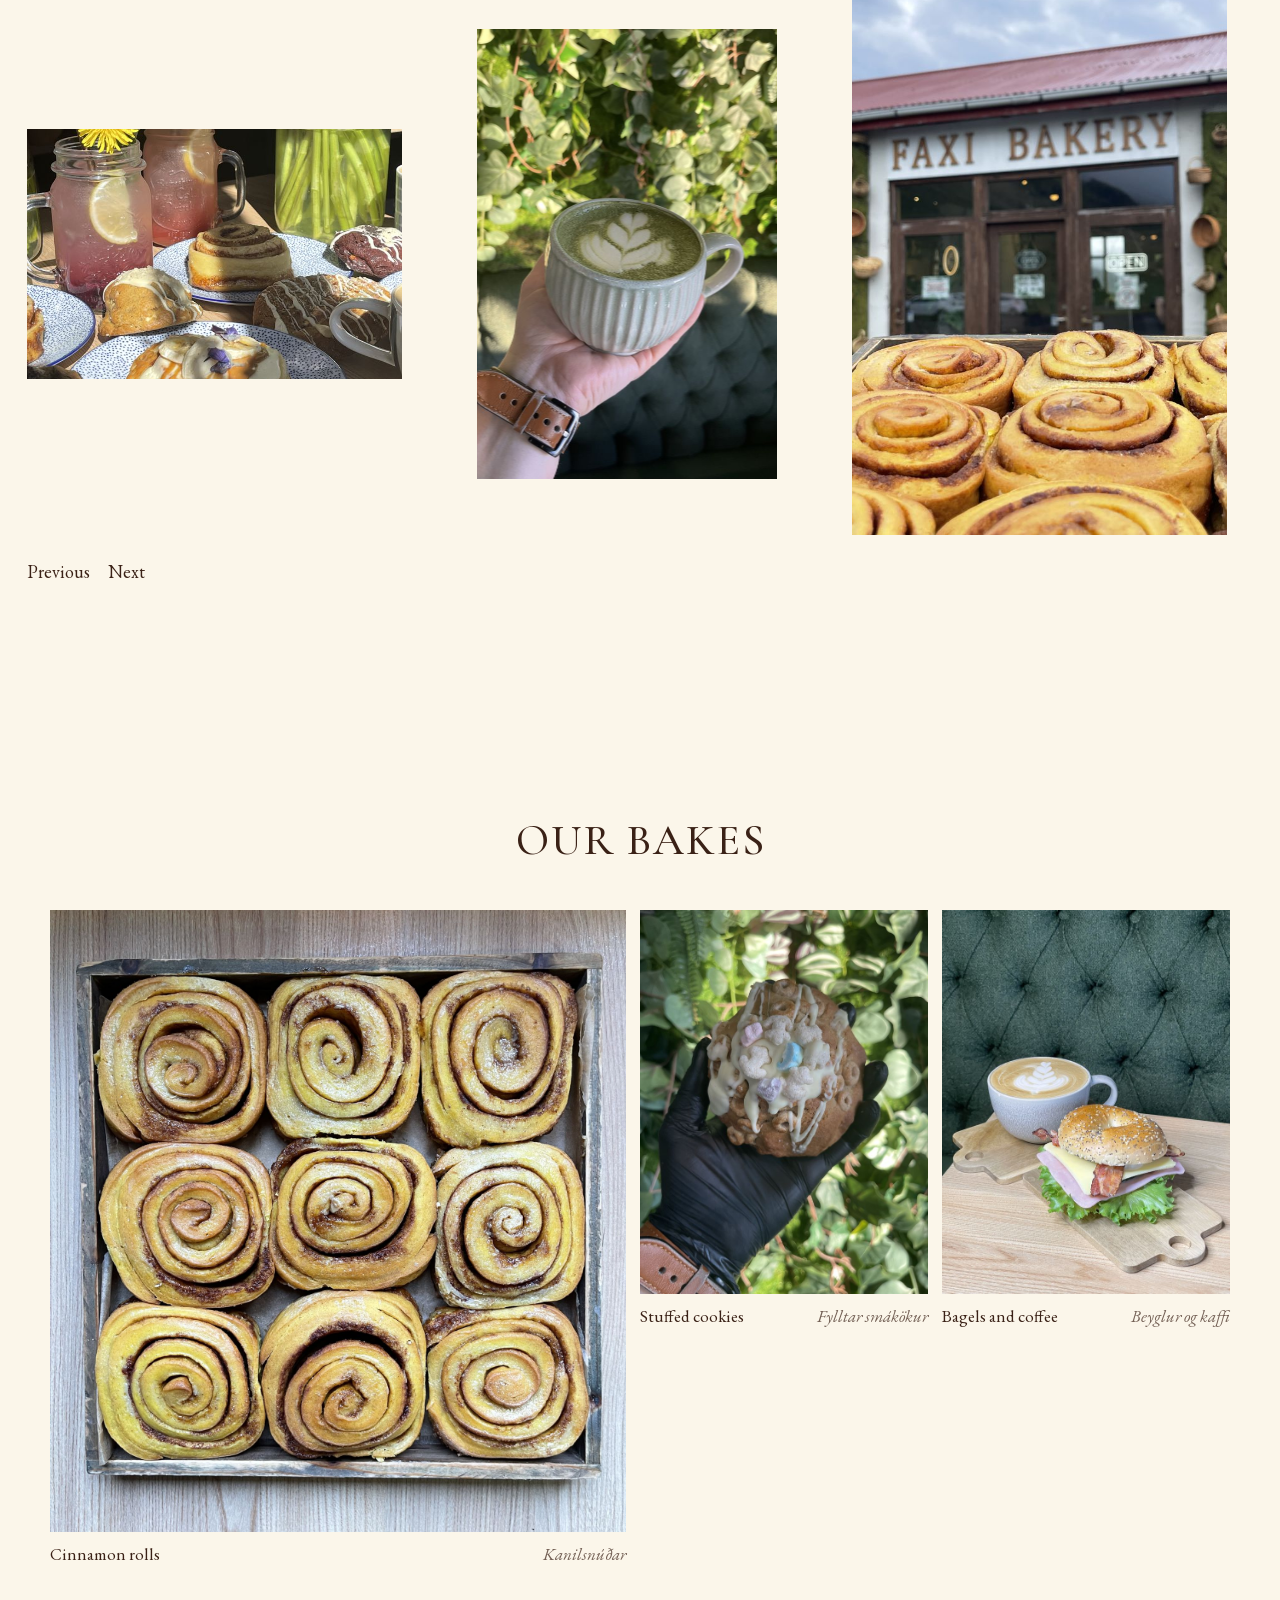
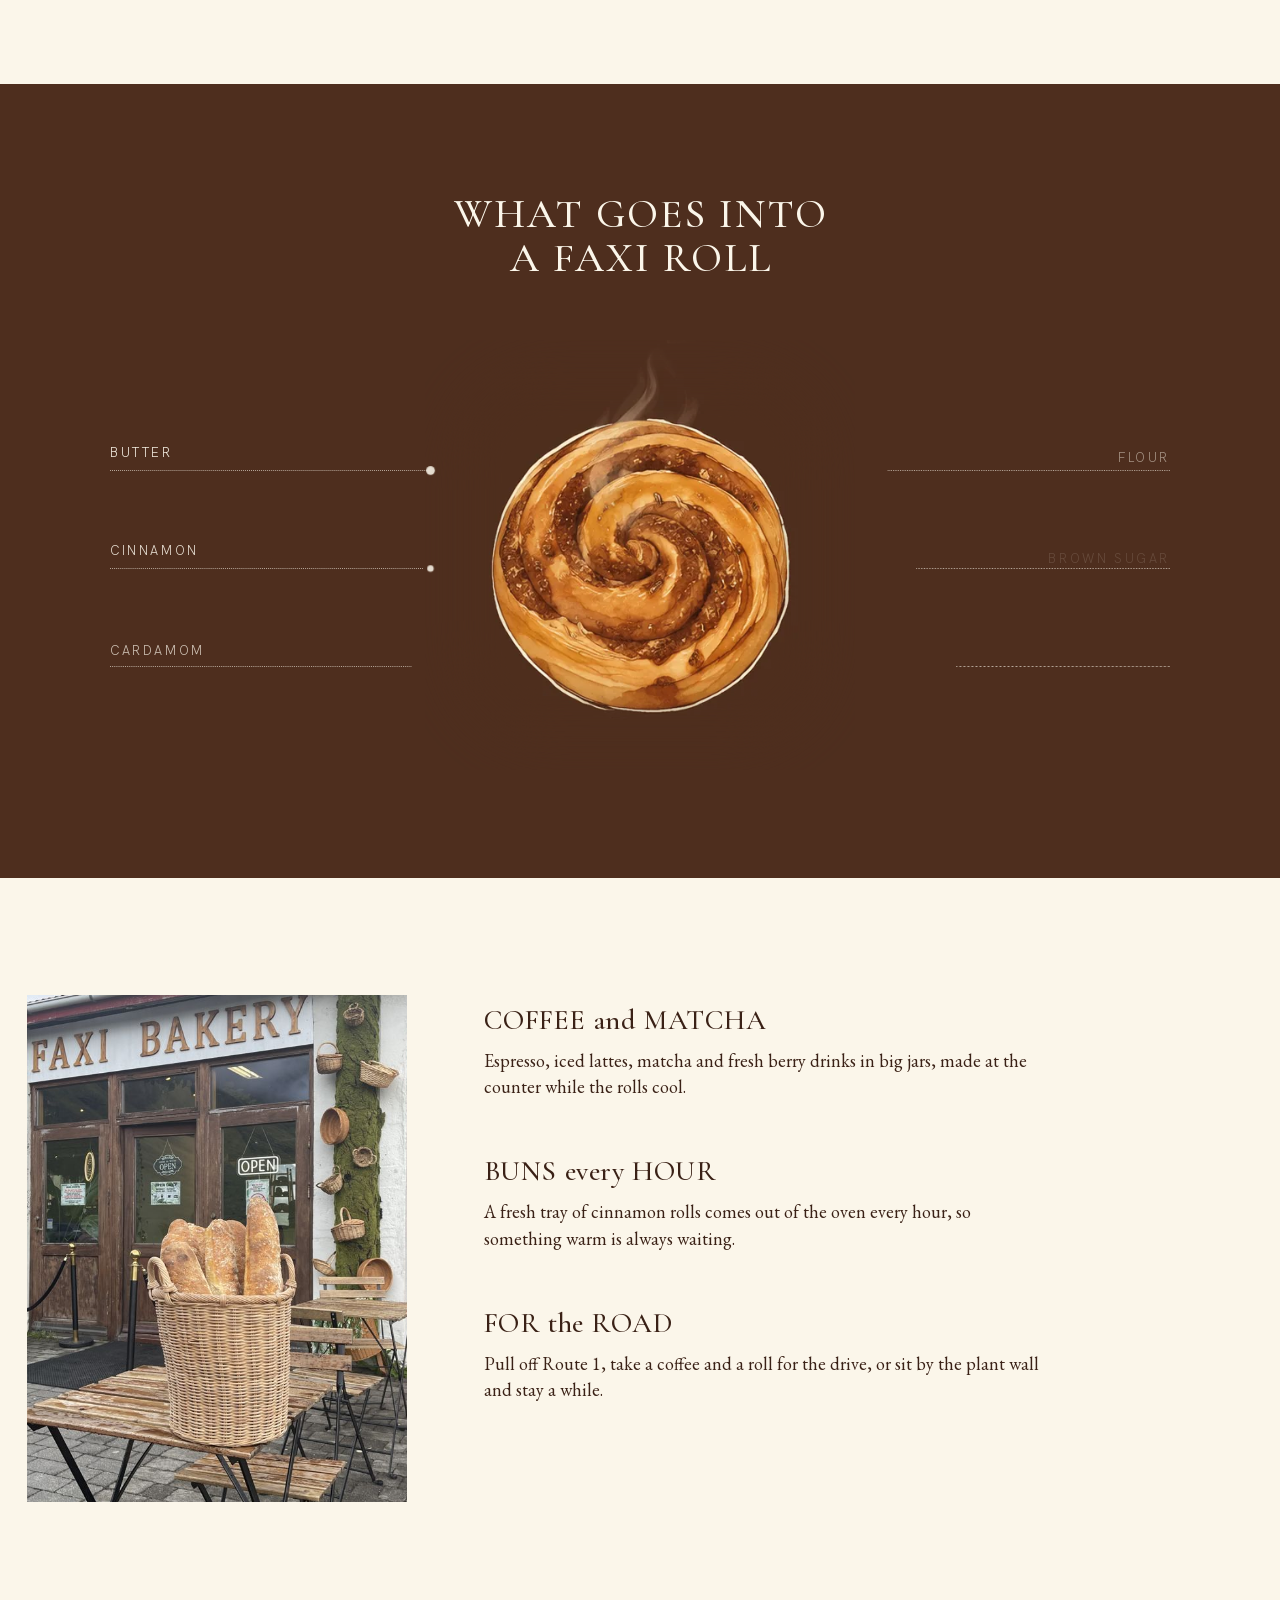
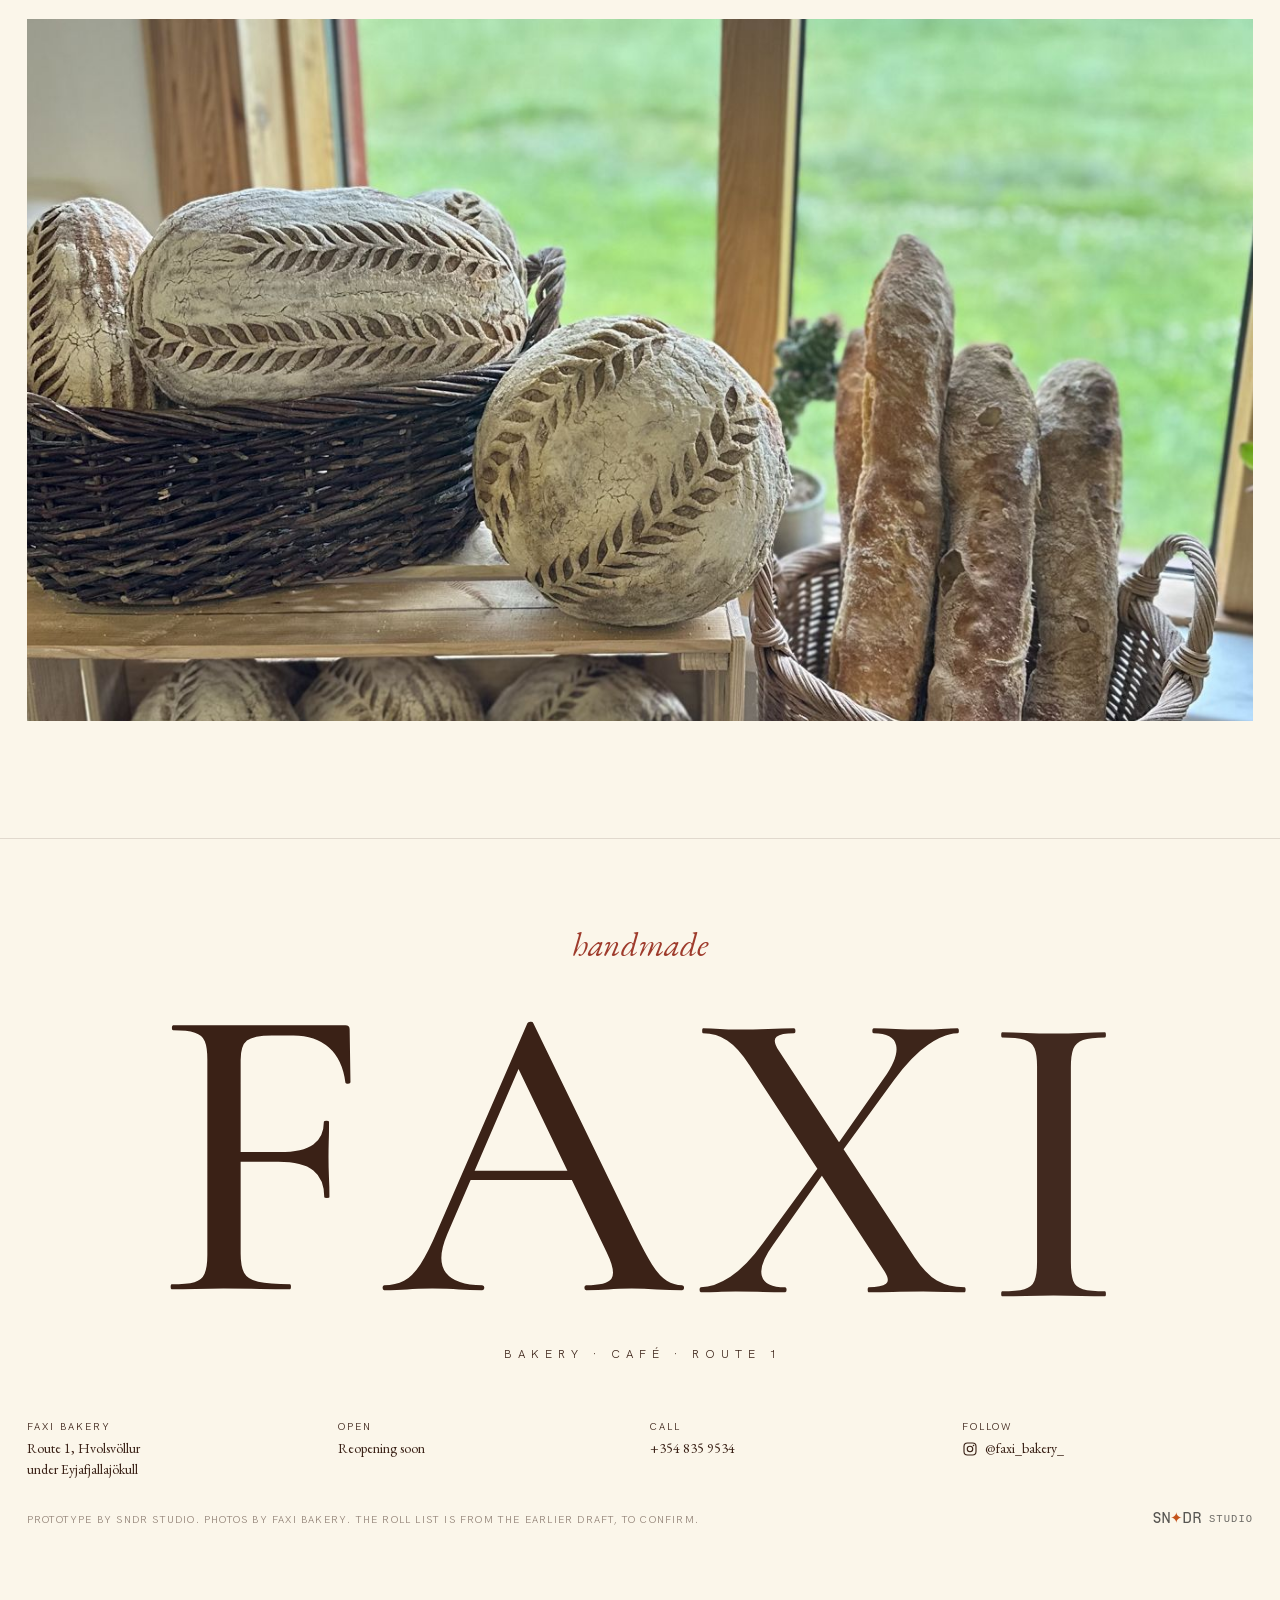
==== commit 5f33952a: "Deploy Faxi hybrid preview (noindex)" ====
--- a/index.html
+++ b/index.html
@@ -290,7 +290,7 @@
       <span class="aside"><span class="nw">Cinnamon rolls</span> · <span class="nw">Stuffed cookies</span> · <span class="nw">Coffee and matcha</span></span>
       <span class="ln">baked by <span class="nw">hand <img class="draw" src="img/cut-bun.webp" alt=""></span> every hour,</span>
       <span class="ln">right under the <span class="nw"><img class="draw draw--wide" src="img/cut-mountain.webp" alt=""> volcano,</span></span>
-      <span class="ln">and always <span class="nw"><em>human made.</em> <img class="draw" src="img/cut-latte.webp" alt=""></span></span>
+      <span class="ln">and always <span class="nw"><em>handmade.</em> <img class="draw" src="img/cut-latte.webp" alt=""></span></span>
     </h2>
     <a class="statement__link u always" href="#bakes">See what's in the oven</a>
   </section>
@@ -358,7 +358,7 @@
   </section>
 
   <footer class="foot" id="visit">
-    <p class="foot__kicker">human made</p>
+    <p class="foot__kicker">handmade</p>
     <p class="foot__mark" aria-label="FAXI"><span>F</span><span>A</span><span>X</span><span>I</span></p>
     <p class="foot__sub">Bakery · Café · Route 1</p>
     <div class="foot__cols">
